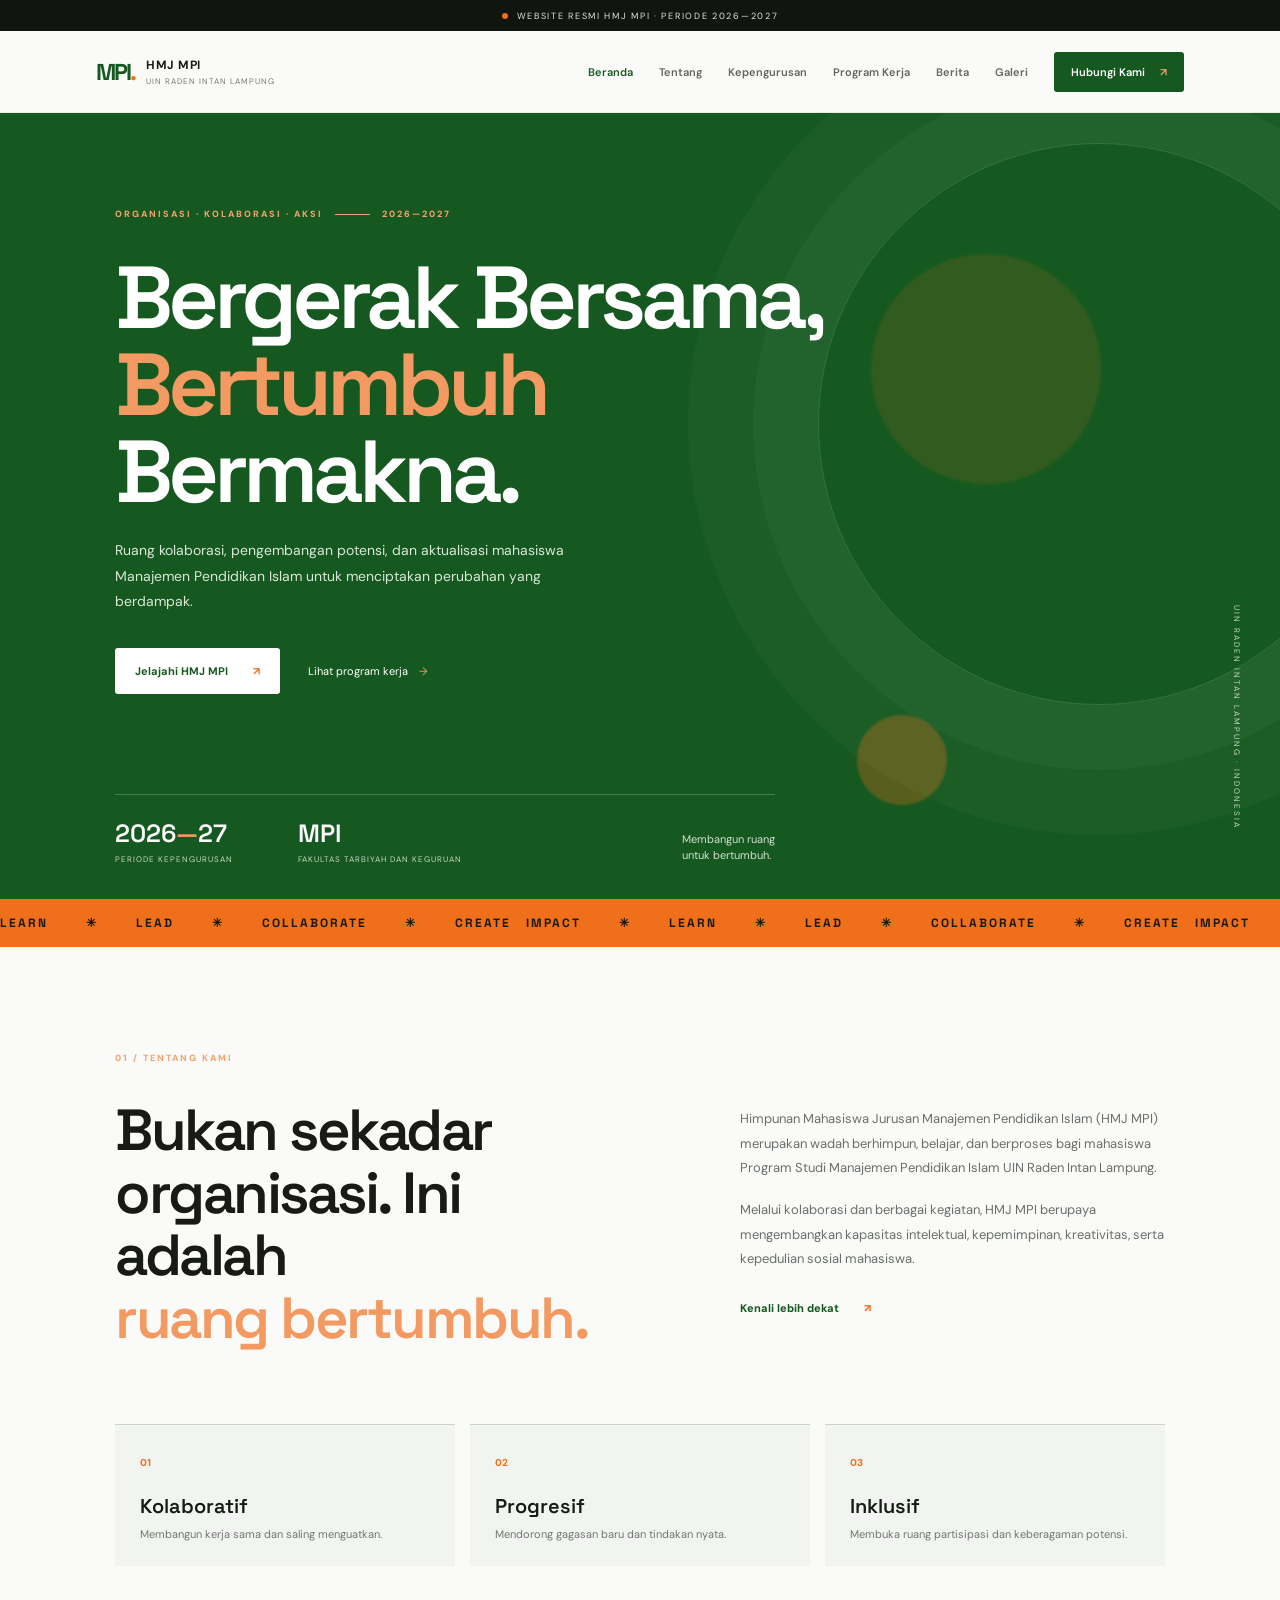
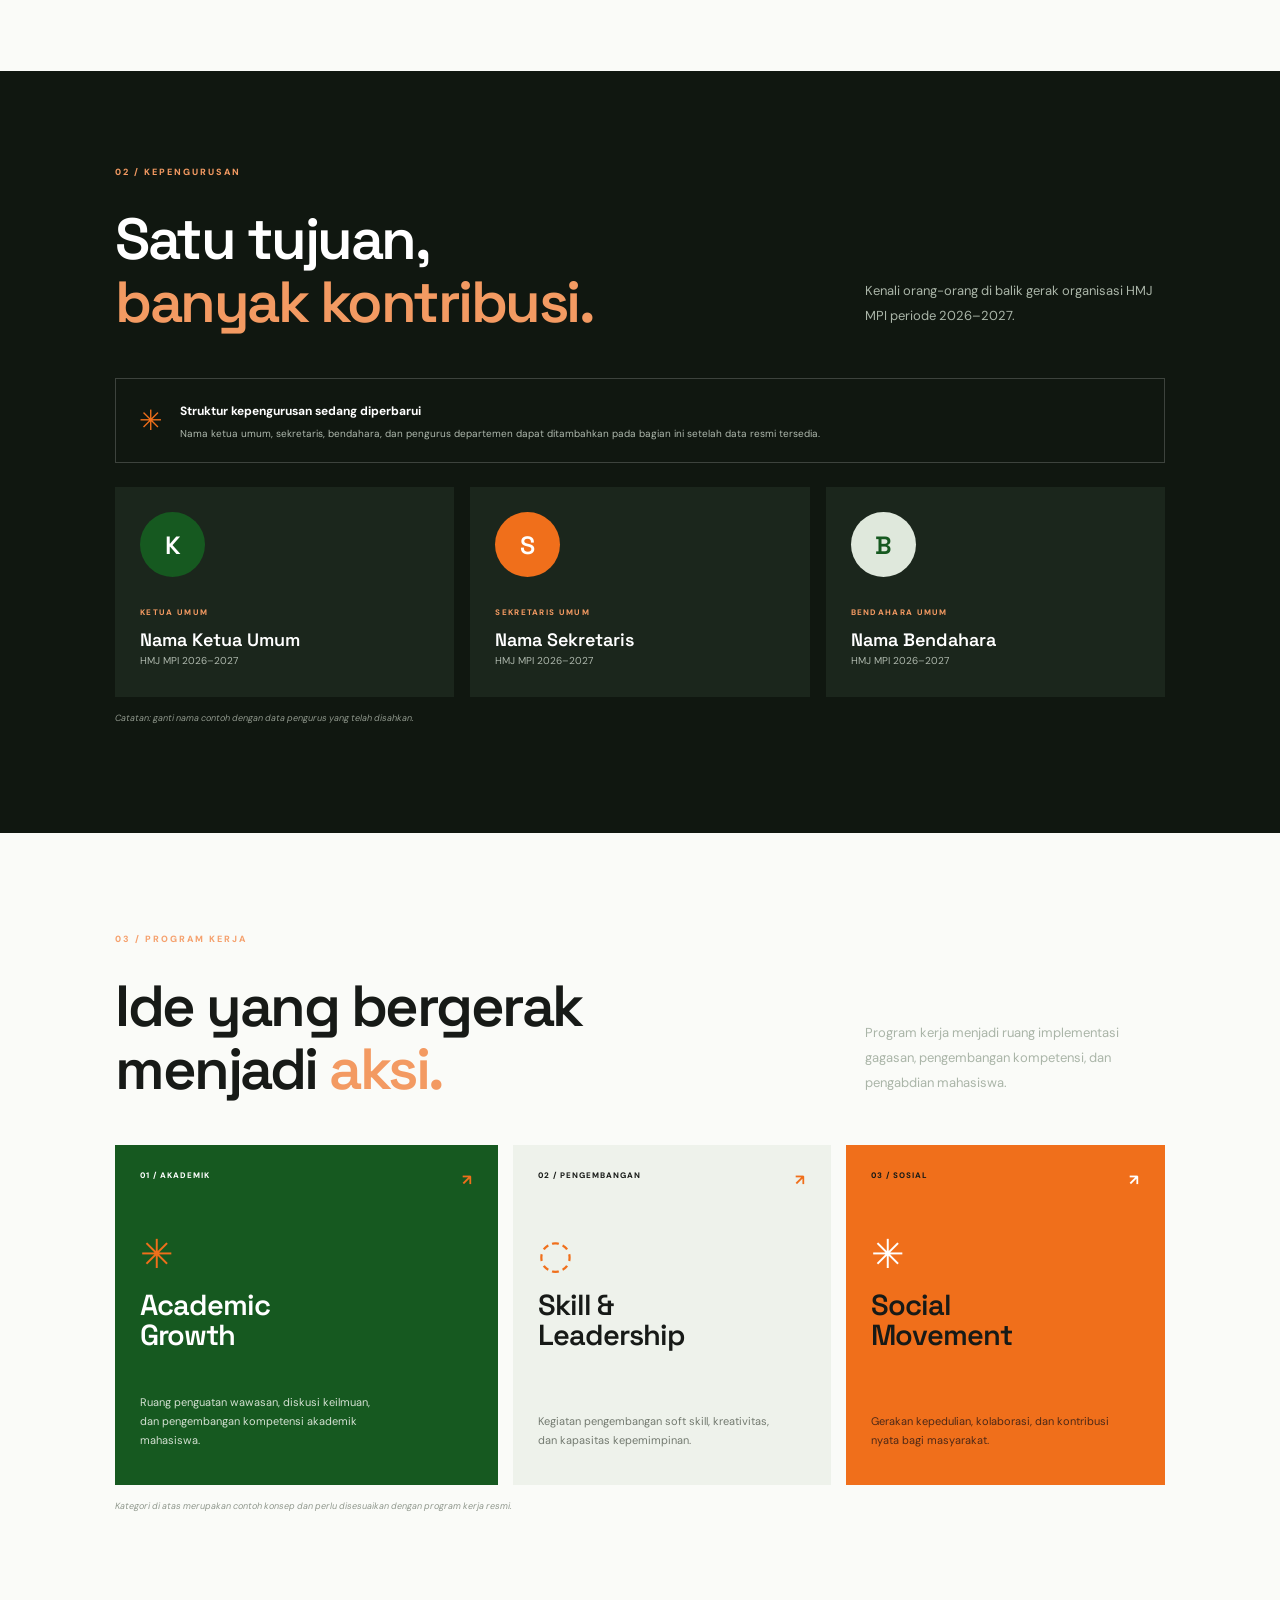
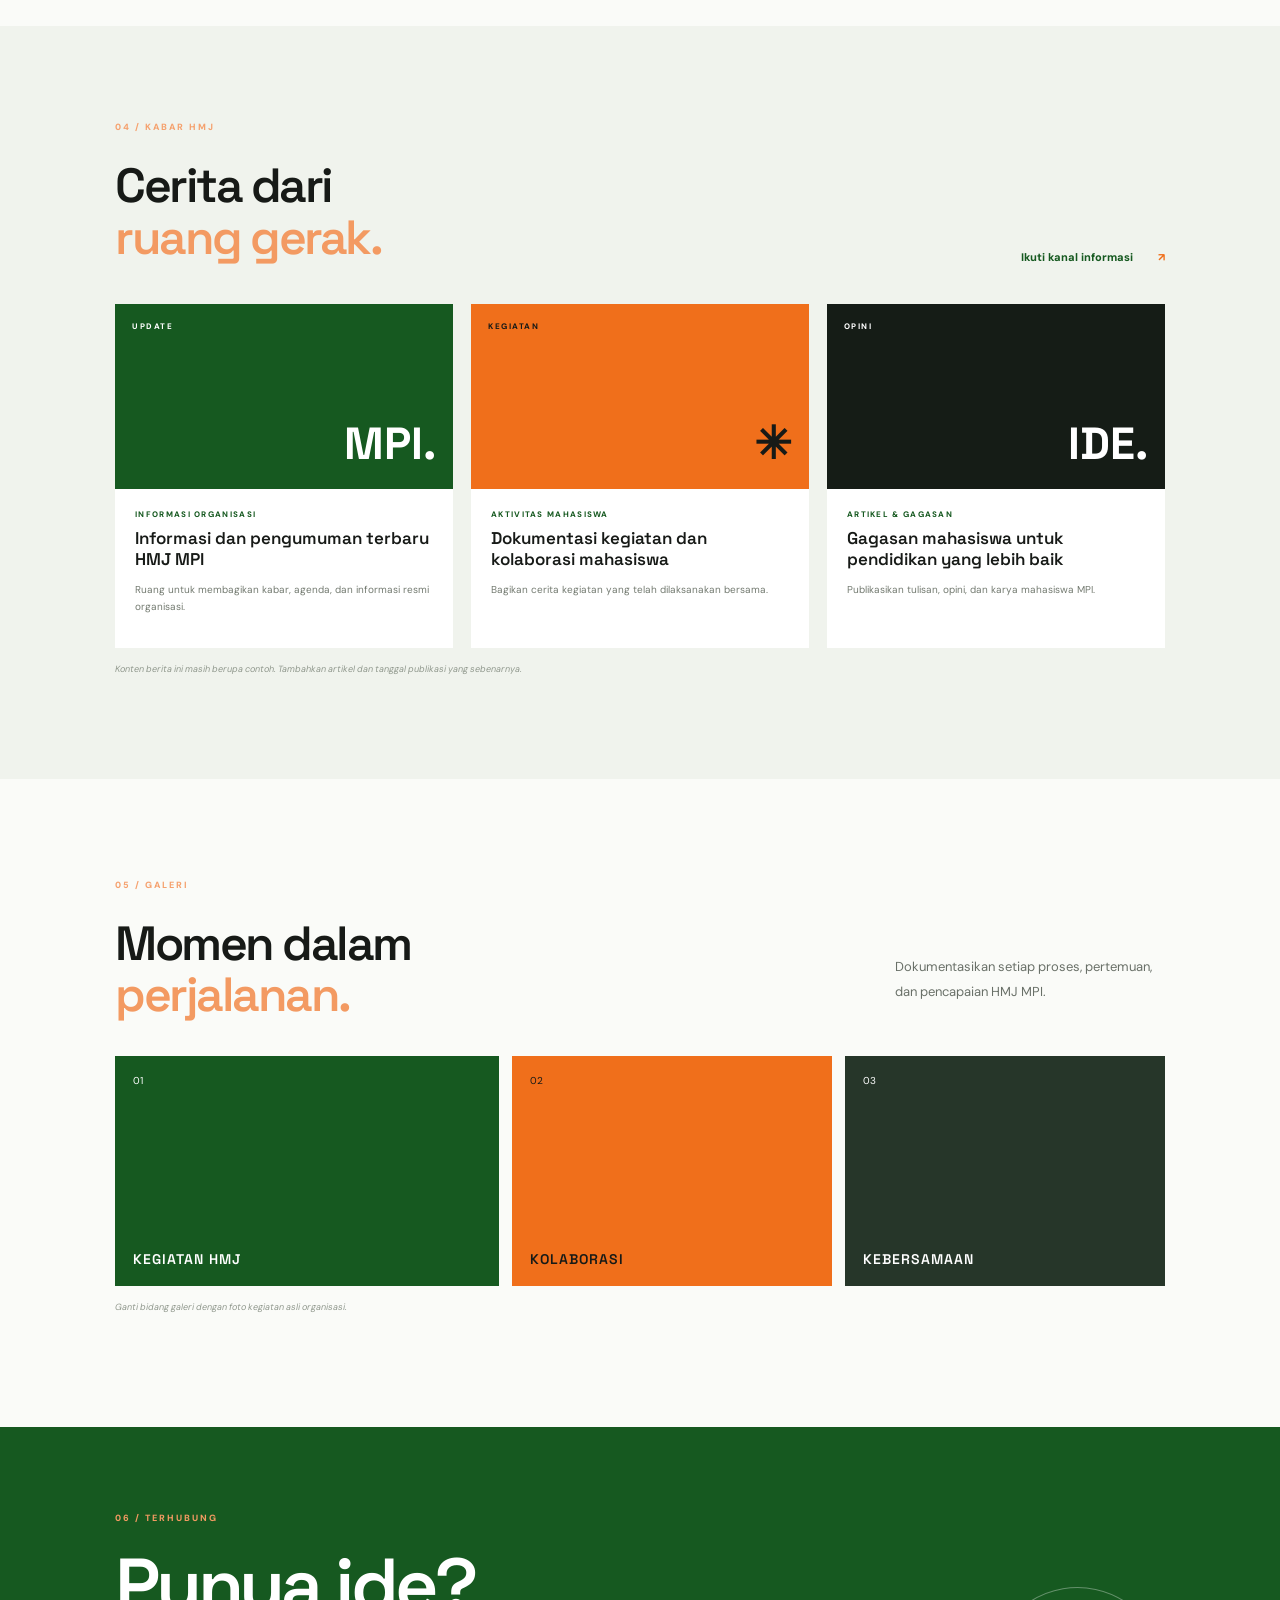
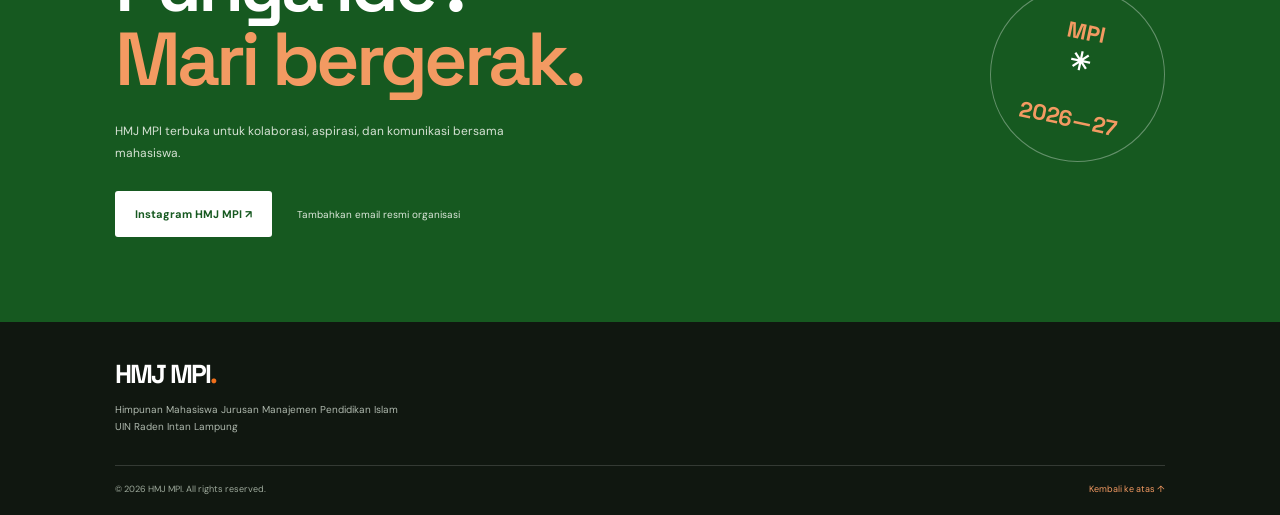
==== index.html @ 9aeae0e8 "Add files via upload" ====
<!DOCTYPE html>
<html lang="id">
<head>
  <meta charset="UTF-8">
  <meta name="viewport" content="width=device-width, initial-scale=1.0">
  <meta name="description" content="Website resmi Himpunan Mahasiswa Jurusan Manajemen Pendidikan Islam UIN Raden Intan Lampung periode 2026–2027.">
  <meta name="theme-color" content="#165920">
  <title>HMJ MPI | UIN Raden Intan Lampung</title>
  <link rel="preconnect" href="https://fonts.googleapis.com">
  <link rel="preconnect" href="https://fonts.gstatic.com" crossorigin>
  <link href="https://fonts.googleapis.com/css2?family=DM+Sans:wght@400;500;600;700;800&family=Space+Grotesk:wght@500;600;700&display=swap" rel="stylesheet">
  <link rel="stylesheet" href="style.css">
</head>
<body>
  <div class="announcement"><span class="dot"></span> WEBSITE RESMI HMJ MPI · PERIODE 2026—2027</div>
  <header class="site-header">
    <a class="brand" href="#beranda" aria-label="HMJ MPI Beranda">
      <div class="brand-mark">MPI<span>.</span></div>
      <div class="brand-copy"><strong>HMJ MPI</strong><small>UIN RADEN INTAN LAMPUNG</small></div>
    </a>
    <button class="menu-toggle" aria-label="Buka menu" aria-expanded="false">☰</button>
    <nav class="nav">
      <a href="#beranda" class="active">Beranda</a><a href="#tentang">Tentang</a><a href="#kepengurusan">Kepengurusan</a><a href="#program">Program Kerja</a><a href="#berita">Berita</a><a href="#galeri">Galeri</a>
      <a class="nav-cta" href="#kontak">Hubungi Kami <span>↗</span></a>
    </nav>
  </header>

  <main>
    <section class="hero" id="beranda">
      <div class="hero-orb orb-one"></div><div class="hero-orb orb-two"></div>
      <div class="hero-inner">
        <div class="eyebrow"><span>ORGANISASI · KOLABORASI · AKSI</span><i></i> 2026—2027</div>
        <h1>Bergerak Bersama,<br><em>Bertumbuh</em> Bermakna.</h1>
        <p class="hero-desc">Ruang kolaborasi, pengembangan potensi, dan aktualisasi mahasiswa Manajemen Pendidikan Islam untuk menciptakan perubahan yang berdampak.</p>
        <div class="hero-actions"><a class="btn btn-light" href="#tentang">Jelajahi HMJ MPI <span>↗</span></a><a class="text-link" href="#program">Lihat program kerja <span>→</span></a></div>
        <div class="hero-bottom"><div class="hero-stat"><strong>2026<span>—</span>27</strong><small>PERIODE KEPENGURUSAN</small></div><div class="hero-stat"><strong>MPI</strong><small>FAKULTAS TARBIYAH DAN KEGURUAN</small></div><div class="hero-note">Membangun ruang<br>untuk bertumbuh.</div></div>
      </div>
      <div class="hero-side-label">UIN RADEN INTAN LAMPUNG · INDONESIA</div>
    </section>

    <section class="ticker" aria-label="Slogan"><div>LEARN <b>✳</b> LEAD <b>✳</b> COLLABORATE <b>✳</b> CREATE IMPACT <b>✳</b> LEARN <b>✳</b> LEAD <b>✳</b> COLLABORATE <b>✳</b> CREATE IMPACT <b>✳</b></div></section>

    <section class="section intro" id="tentang">
      <div class="section-kicker">01 / TENTANG KAMI</div>
      <div class="intro-grid"><div><h2>Bukan sekadar<br>organisasi. Ini adalah<br><span>ruang bertumbuh.</span></h2></div>
      <div class="intro-copy"><p>Himpunan Mahasiswa Jurusan Manajemen Pendidikan Islam (HMJ MPI) merupakan wadah berhimpun, belajar, dan berproses bagi mahasiswa Program Studi Manajemen Pendidikan Islam UIN Raden Intan Lampung.</p><p>Melalui kolaborasi dan berbagai kegiatan, HMJ MPI berupaya mengembangkan kapasitas intelektual, kepemimpinan, kreativitas, serta kepedulian sosial mahasiswa.</p><a class="arrow-link" href="#kontak">Kenali lebih dekat <span>↗</span></a></div></div>
      <div class="values"><article><span>01</span><h3>Kolaboratif</h3><p>Membangun kerja sama dan saling menguatkan.</p></article><article><span>02</span><h3>Progresif</h3><p>Mendorong gagasan baru dan tindakan nyata.</p></article><article><span>03</span><h3>Inklusif</h3><p>Membuka ruang partisipasi dan keberagaman potensi.</p></article></div>
    </section>

    <section class="dark-section" id="kepengurusan">
      <div class="section dark-inner"><div class="section-kicker light-kicker">02 / KEPENGURUSAN</div><div class="section-heading"><h2>Satu tujuan,<br><em>banyak kontribusi.</em></h2><p>Kenali orang-orang di balik gerak organisasi HMJ MPI periode 2026–2027.</p></div>
        <div class="board-note"><span class="board-icon">✳</span><div><strong>Struktur kepengurusan sedang diperbarui</strong><p>Nama ketua umum, sekretaris, bendahara, dan pengurus departemen dapat ditambahkan pada bagian ini setelah data resmi tersedia.</p></div></div>
        <div class="team-grid"><article class="team-card"><div class="avatar">K</div><small>KETUA UMUM</small><h3>Nama Ketua Umum</h3><p>HMJ MPI 2026–2027</p></article><article class="team-card"><div class="avatar orange">S</div><small>SEKRETARIS UMUM</small><h3>Nama Sekretaris</h3><p>HMJ MPI 2026–2027</p></article><article class="team-card"><div class="avatar pale">B</div><small>BENDAHARA UMUM</small><h3>Nama Bendahara</h3><p>HMJ MPI 2026–2027</p></article></div>
        <p class="edit-hint">Catatan: ganti nama contoh dengan data pengurus yang telah disahkan.</p>
      </div>
    </section>

    <section class="section programs" id="program">
      <div class="section-kicker">03 / PROGRAM KERJA</div><div class="section-heading"><h2>Ide yang bergerak<br>menjadi <em>aksi.</em></h2><p>Program kerja menjadi ruang implementasi gagasan, pengembangan kompetensi, dan pengabdian mahasiswa.</p></div>
      <div class="program-grid"><article class="program-card feature"><div class="program-top"><span>01 / AKADEMIK</span><b>↗</b></div><div class="program-symbol">✳</div><h3>Academic<br>Growth</h3><p>Ruang penguatan wawasan, diskusi keilmuan, dan pengembangan kompetensi akademik mahasiswa.</p></article><article class="program-card"><div class="program-top"><span>02 / PENGEMBANGAN</span><b>↗</b></div><div class="program-symbol">◌</div><h3>Skill &<br>Leadership</h3><p>Kegiatan pengembangan soft skill, kreativitas, dan kapasitas kepemimpinan.</p></article><article class="program-card orange-card"><div class="program-top"><span>03 / SOSIAL</span><b>↗</b></div><div class="program-symbol">✳</div><h3>Social<br>Movement</h3><p>Gerakan kepedulian, kolaborasi, dan kontribusi nyata bagi masyarakat.</p></article></div>
      <p class="edit-hint">Kategori di atas merupakan contoh konsep dan perlu disesuaikan dengan program kerja resmi.</p>
    </section>

    <section class="news-section" id="berita"><div class="section"><div class="section-kicker">04 / KABAR HMJ</div><div class="news-head"><h2>Cerita dari<br><em>ruang gerak.</em></h2><a class="arrow-link" href="https://www.instagram.com/" target="_blank" rel="noopener">Ikuti kanal informasi <span>↗</span></a></div>
      <div class="news-grid"><article class="news-card"><div class="news-image image-green"><span>UPDATE</span><b>MPI.</b></div><small>INFORMASI ORGANISASI</small><h3>Informasi dan pengumuman terbaru HMJ MPI</h3><p>Ruang untuk membagikan kabar, agenda, dan informasi resmi organisasi.</p></article><article class="news-card"><div class="news-image image-orange"><span>KEGIATAN</span><b>✳</b></div><small>AKTIVITAS MAHASISWA</small><h3>Dokumentasi kegiatan dan kolaborasi mahasiswa</h3><p>Bagikan cerita kegiatan yang telah dilaksanakan bersama.</p></article><article class="news-card"><div class="news-image image-dark"><span>OPINI</span><b>IDE.</b></div><small>ARTIKEL & GAGASAN</small><h3>Gagasan mahasiswa untuk pendidikan yang lebih baik</h3><p>Publikasikan tulisan, opini, dan karya mahasiswa MPI.</p></article></div>
      <p class="edit-hint">Konten berita ini masih berupa contoh. Tambahkan artikel dan tanggal publikasi yang sebenarnya.</p>
    </div></section>

    <section class="section gallery" id="galeri"><div class="section-kicker">05 / GALERI</div><div class="gallery-head"><h2>Momen dalam<br><em>perjalanan.</em></h2><p>Dokumentasikan setiap proses, pertemuan, dan pencapaian HMJ MPI.</p></div><div class="gallery-grid"><div class="gallery-placeholder g-one"><span>01</span><strong>KEGIATAN HMJ</strong></div><div class="gallery-placeholder g-two"><span>02</span><strong>KOLABORASI</strong></div><div class="gallery-placeholder g-three"><span>03</span><strong>KEBERSAMAAN</strong></div></div><p class="edit-hint">Ganti bidang galeri dengan foto kegiatan asli organisasi.</p></section>

    <section class="contact" id="kontak"><div class="contact-inner"><div class="section-kicker light-kicker">06 / TERHUBUNG</div><h2>Punya ide?<br><em>Mari bergerak.</em></h2><p>HMJ MPI terbuka untuk kolaborasi, aspirasi, dan komunikasi bersama mahasiswa.</p><div class="contact-actions"><a class="btn btn-light" href="https://www.instagram.com/" target="_blank" rel="noopener">Instagram HMJ MPI ↗</a><a class="contact-mail" href="mailto:">Tambahkan email resmi organisasi</a></div></div><div class="contact-stamp">MPI<br><span>✳</span><br>2026—27</div></section>
  </main>
  <footer><a class="footer-brand" href="#beranda">HMJ MPI<span>.</span></a><p>Himpunan Mahasiswa Jurusan Manajemen Pendidikan Islam<br>UIN Raden Intan Lampung</p><div class="footer-bottom"><span>© 2026 HMJ MPI. All rights reserved.</span><a href="#beranda">Kembali ke atas ↑</a></div></footer>
  <script src="script.js"></script>
</body>
</html>
---- style.css ----
*{box-sizing:border-box}html{scroll-behavior:smooth}body{margin:0;color:#171a17;background:#fafbf8;font-family:"DM Sans",sans-serif}a{color:inherit;text-decoration:none}.announcement{height:31px;background:#101510;color:#dfe8dc;font-size:9px;letter-spacing:1.7px;display:flex;align-items:center;justify-content:center;gap:9px}.dot{width:6px;height:6px;border-radius:50%;background:#f06f1b}.site-header{height:82px;padding:0 7.5%;display:flex;align-items:center;justify-content:space-between;background:#fafbf8;position:sticky;top:0;z-index:20;border-bottom:1px solid #e9ece6}.brand{display:flex;align-items:center;gap:11px}.brand-mark{font:700 23px "Space Grotesk";color:#165920;letter-spacing:-2px}.brand-mark span,.footer-brand span{color:#f06f1b}.brand-copy{display:flex;flex-direction:column;gap:3px}.brand-copy strong{font-size:12px;letter-spacing:.5px}.brand-copy small{font-size:8px;letter-spacing:1px;color:#777}.nav{display:flex;align-items:center;gap:26px;font-size:11px;font-weight:600}.nav>a:not(.nav-cta){color:#60665f}.nav>a.active,.nav>a:hover{color:#165920}.nav-cta{background:#165920;color:white;padding:13px 17px;border-radius:3px}.nav-cta span{margin-left:12px;color:#f6a16e}.menu-toggle{display:none;border:0;background:none;font-size:23px}.hero{background:#165920;color:white;min-height:650px;position:relative;overflow:hidden;padding:95px 9% 35px}.hero:after{content:"";position:absolute;width:560px;height:560px;border:1px solid #ffffff24;border-radius:50%;right:-100px;top:30px;box-shadow:0 0 0 65px #ffffff08,0 0 0 130px #ffffff06}.hero-inner{position:relative;z-index:2;max-width:800px}.eyebrow,.section-kicker{font-size:9px;letter-spacing:2px;font-weight:800;color:#f5a16e;display:flex;align-items:center;gap:12px}.eyebrow i{height:1px;width:35px;background:#f5a16e}.hero h1{font:600 clamp(48px,7vw,88px)/.99 "Space Grotesk";letter-spacing:-5px;margin:34px 0 23px}.hero h1 em,.section-heading em,.intro h2 span,.news-head em,.gallery-head em,.contact h2 em{color:#f39a62;font-style:normal}.hero-desc{font-size:14px;line-height:1.8;color:#d9e7d8;max-width:490px}.hero-actions{display:flex;align-items:center;gap:28px;margin-top:34px}.btn{display:inline-flex;align-items:center;gap:25px;padding:16px 20px;font-size:11px;font-weight:700;border-radius:3px}.btn-light{background:#fff;color:#165920}.btn span{color:#f06f1b}.text-link{font-size:11px;color:white}.text-link span{margin-left:8px;color:#f39a62}.hero-bottom{display:flex;align-items:end;gap:65px;margin-top:100px;border-top:1px solid #ffffff35;padding-top:22px;max-width:660px}.hero-stat{display:flex;flex-direction:column;gap:5px}.hero-stat strong{font:600 25px "Space Grotesk"}.hero-stat strong span{color:#f39a62}.hero-stat small{font-size:8px;letter-spacing:1px;color:#c7d7c6}.hero-note{margin-left:auto;font-size:11px;line-height:1.5;color:#d3e0d1}.hero-side-label{position:absolute;right:3%;bottom:70px;writing-mode:vertical-rl;font-size:8px;letter-spacing:2px;color:#c4d5c1}.hero-orb{position:absolute;border-radius:50%;filter:blur(1px)}.orb-one{width:230px;height:230px;background:#f06f1b;opacity:.12;right:14%;top:18%}.orb-two{width:90px;height:90px;background:#f06f1b;opacity:.3;right:26%;bottom:12%}.ticker{overflow:hidden;background:#f06f1b;color:#171a17;padding:16px 0;white-space:nowrap;font:700 12px "Space Grotesk";letter-spacing:2px}.ticker div{word-spacing:10px}.ticker b{margin:0 23px}.section{padding:105px 9%;max-width:1500px;margin:auto}.intro-grid{display:grid;grid-template-columns:1.1fr .9fr;gap:10%;margin-top:35px}.intro h2,.section-heading h2,.news-head h2,.gallery-head h2{font:600 clamp(38px,5vw,58px)/1.08 "Space Grotesk";letter-spacing:-2.5px;margin:0}.intro-copy{padding-top:8px}.intro-copy p,.section-heading>p,.gallery-head>p{font-size:13px;line-height:1.9;color:#697068;margin:0 0 17px}.arrow-link{display:inline-flex;gap:25px;margin-top:12px;font-size:11px;font-weight:800;color:#165920}.arrow-link span{color:#f06f1b}.values{display:grid;grid-template-columns:repeat(3,1fr);gap:15px;margin-top:75px}.values article{padding:25px 25px 22px;border-top:1px solid #cbd4c8;background:#f2f5ef}.values article>span{font-size:10px;color:#f06f1b;font-weight:800}.values h3{font:600 20px "Space Grotesk";margin:22px 0 7px}.values p{font-size:11px;color:#70776e;line-height:1.6;margin:0}.dark-section{background:#101710;color:white}.dark-inner{padding-top:95px;padding-bottom:100px}.light-kicker{color:#f39a62}.section-heading{display:flex;justify-content:space-between;align-items:end;gap:30px;margin:30px 0 45px}.section-heading h2{max-width:570px}.section-heading>p{max-width:300px;color:#aab5a8;margin-bottom:5px}.board-note{display:flex;gap:18px;align-items:center;border:1px solid #ffffff30;padding:20px 23px;margin-bottom:24px}.board-icon{font-size:28px;color:#f06f1b}.board-note strong{font-size:12px}.board-note p{font-size:10px;color:#aeb8ad;line-height:1.6;margin:6px 0 0}.team-grid{display:grid;grid-template-columns:repeat(3,1fr);gap:16px}.team-card{background:#1b261c;padding:25px;min-height:210px}.avatar{height:65px;width:65px;border-radius:50%;background:#165920;color:white;display:grid;place-items:center;font:600 25px "Space Grotesk";margin-bottom:22px}.avatar.orange{background:#f06f1b}.avatar.pale{background:#dfe8dc;color:#165920}.team-card small,.news-card>small{font-size:8px;letter-spacing:1.3px;color:#f39a62;font-weight:800}.team-card h3{font:600 18px "Space Grotesk";margin:8px 0 3px}.team-card p{font-size:10px;color:#aeb8ad;margin:0}.edit-hint{font-size:9px;color:#90988d;font-style:italic;margin-top:15px}.programs{padding-top:100px;padding-bottom:105px}.program-grid{display:grid;grid-template-columns:1.2fr 1fr 1fr;gap:15px}.program-card{background:#eef2eb;min-height:340px;padding:25px;display:flex;flex-direction:column}.program-card.feature{background:#165920;color:white}.program-top{display:flex;justify-content:space-between;font-size:8px;font-weight:800;letter-spacing:1px}.program-top b{font-size:15px;color:#f06f1b}.program-symbol{font-size:40px;color:#f06f1b;margin-top:38px}.program-card h3{font:600 29px/1.02 "Space Grotesk";letter-spacing:-1px;margin:10px 0}.program-card p{font-size:11px;line-height:1.7;color:#737a70;max-width:250px;margin-top:auto}.program-card.feature p{color:#d4e0d2}.orange-card{background:#f06f1b;color:#171a17}.orange-card .program-symbol,.orange-card .program-top b{color:#fff}.orange-card p{color:#4e2917}.news-section{background:#f0f3ed}.news-section .section{padding-top:95px;padding-bottom:95px}.news-head,.gallery-head{display:flex;justify-content:space-between;align-items:end;margin:27px 0 40px}.news-head h2,.gallery-head h2{font-size:48px}.news-grid{display:grid;grid-template-columns:repeat(3,1fr);gap:18px}.news-card{background:#fff;padding-bottom:23px}.news-card>small,.news-card h3,.news-card p{margin-left:20px;margin-right:20px}.news-card>small{display:block;margin-top:20px;color:#165920}.news-card h3{font:600 17px/1.25 "Space Grotesk";margin-top:9px;margin-bottom:8px}.news-card p{font-size:10px;line-height:1.7;color:#737a70}.news-image{height:185px;padding:17px;display:flex;flex-direction:column;justify-content:space-between}.news-image span{font-size:8px;letter-spacing:1.5px;font-weight:800}.news-image b{font:700 45px "Space Grotesk";align-self:flex-end}.image-green{background:#165920;color:#fff}.image-orange{background:#f06f1b;color:#171a17}.image-dark{background:#151c16;color:#fff}.gallery{padding-top:100px;padding-bottom:105px}.gallery-head{margin-bottom:35px}.gallery-head>p{max-width:270px}.gallery-grid{display:grid;grid-template-columns:1.2fr 1fr 1fr;gap:13px}.gallery-placeholder{height:230px;padding:18px;display:flex;flex-direction:column;justify-content:space-between;color:#fff;background:#165920}.gallery-placeholder span{font-size:10px}.gallery-placeholder strong{font:600 14px "Space Grotesk";letter-spacing:1px}.g-two{background:#f06f1b;color:#171a17}.g-three{background:#263629}.contact{background:#165920;color:white;padding:85px 9%;display:flex;justify-content:space-between;align-items:center;position:relative;overflow:hidden}.contact-inner{position:relative;z-index:1}.contact h2{font:600 clamp(48px,6vw,75px)/.98 "Space Grotesk";letter-spacing:-4px;margin:25px 0}.contact p{font-size:12px;color:#d5e1d3;max-width:400px;line-height:1.8}.contact-actions{display:flex;align-items:center;gap:25px;margin-top:27px}.contact-mail{font-size:10px;color:#dce7da}.contact-stamp{border:1px solid #ffffff55;width:175px;height:175px;border-radius:50%;display:grid;place-content:center;text-align:center;font:700 22px "Space Grotesk";transform:rotate(12deg);color:#f39a62}.contact-stamp span{font-size:25px;color:white}footer{padding:35px 9% 20px;background:#101710;color:white}.footer-brand{font:700 26px "Space Grotesk";letter-spacing:-2px}.footer-brand span{color:#f06f1b}footer>p{font-size:10px;line-height:1.7;color:#aeb8ad;margin:10px 0 30px}.footer-bottom{border-top:1px solid #ffffff26;padding-top:17px;display:flex;justify-content:space-between;font-size:9px;color:#9da99b}.footer-bottom a{color:#f39a62}
@media(max-width:900px){.nav{gap:13px}.nav a{font-size:9px}.site-header{padding:0 5%}.hero{padding-left:7%;padding-right:7%}.section{padding-left:7%;padding-right:7%}.intro-grid{gap:5%}}
@media(max-width:680px){.announcement{font-size:8px}.site-header{height:70px}.menu-toggle{display:block;color:#165920}.nav{display:none;position:absolute;top:70px;left:0;right:0;background:#fafbf8;padding:20px 7%;flex-direction:column;align-items:stretch;gap:18px;border-bottom:1px solid #e9ece6}.nav.open{display:flex}.nav a{font-size:12px}.nav-cta{text-align:center}.hero{min-height:650px;padding-top:78px}.hero h1{letter-spacing:-3px}.hero-desc{font-size:12px}.hero-bottom{gap:22px;margin-top:85px}.hero-stat strong{font-size:19px}.hero-stat small{font-size:6px}.hero-note{font-size:9px}.hero-side-label{display:none}.intro-grid{grid-template-columns:1fr;gap:22px}.intro h2{font-size:43px}.values{grid-template-columns:1fr;margin-top:45px}.values article{padding:20px}.section{padding-top:75px;padding-bottom:75px}.section-heading,.news-head,.gallery-head{display:block}.section-heading>p,.gallery-head>p{margin-top:20px}.team-grid,.news-grid{grid-template-columns:1fr}.team-card{min-height:180px}.program-grid{grid-template-columns:1fr}.program-card{min-height:280px}.news-head .arrow-link{margin-top:20px}.news-head h2,.gallery-head h2{font-size:42px}.gallery-grid{grid-template-columns:1fr}.gallery-placeholder{height:190px}.contact{padding:70px 7%}.contact-stamp{display:none}.contact-actions{align-items:flex-start;flex-direction:column;gap:17px}.footer-bottom{gap:15px;flex-direction:column}.board-note{align-items:flex-start}}
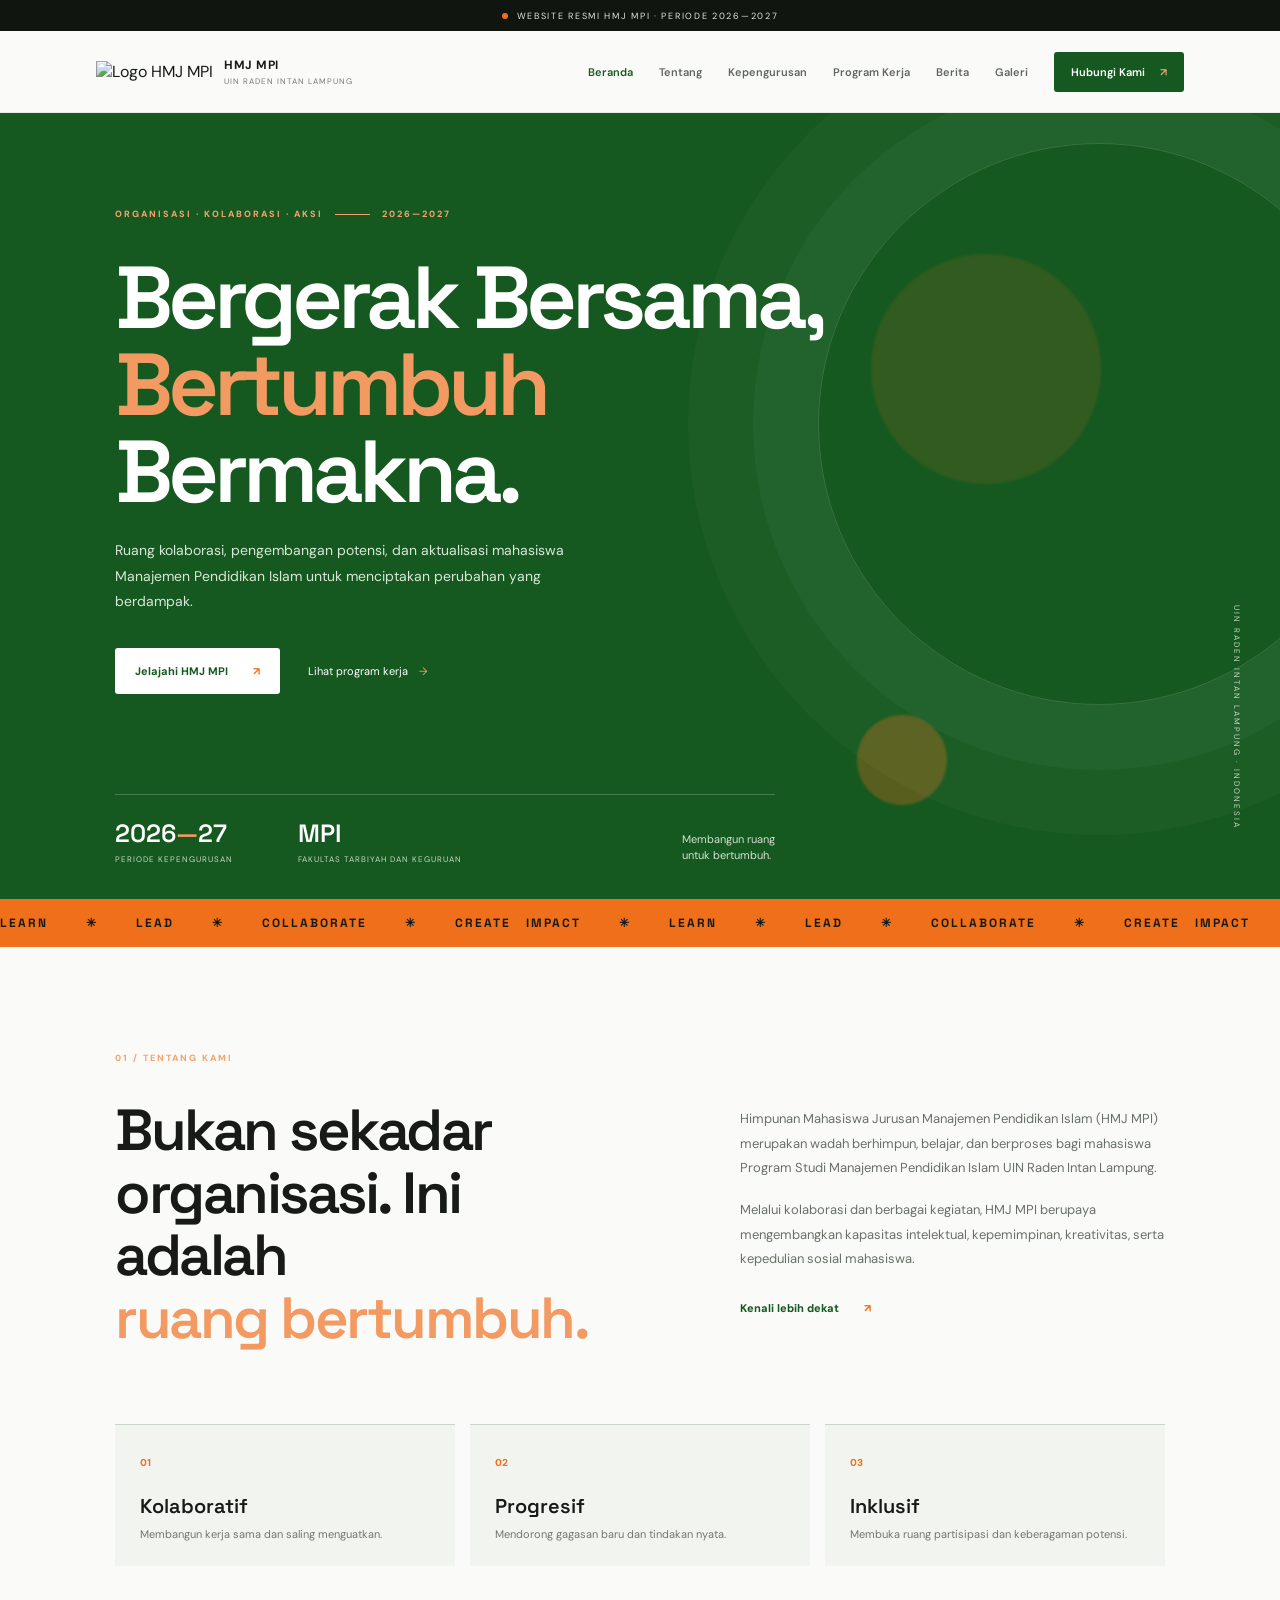
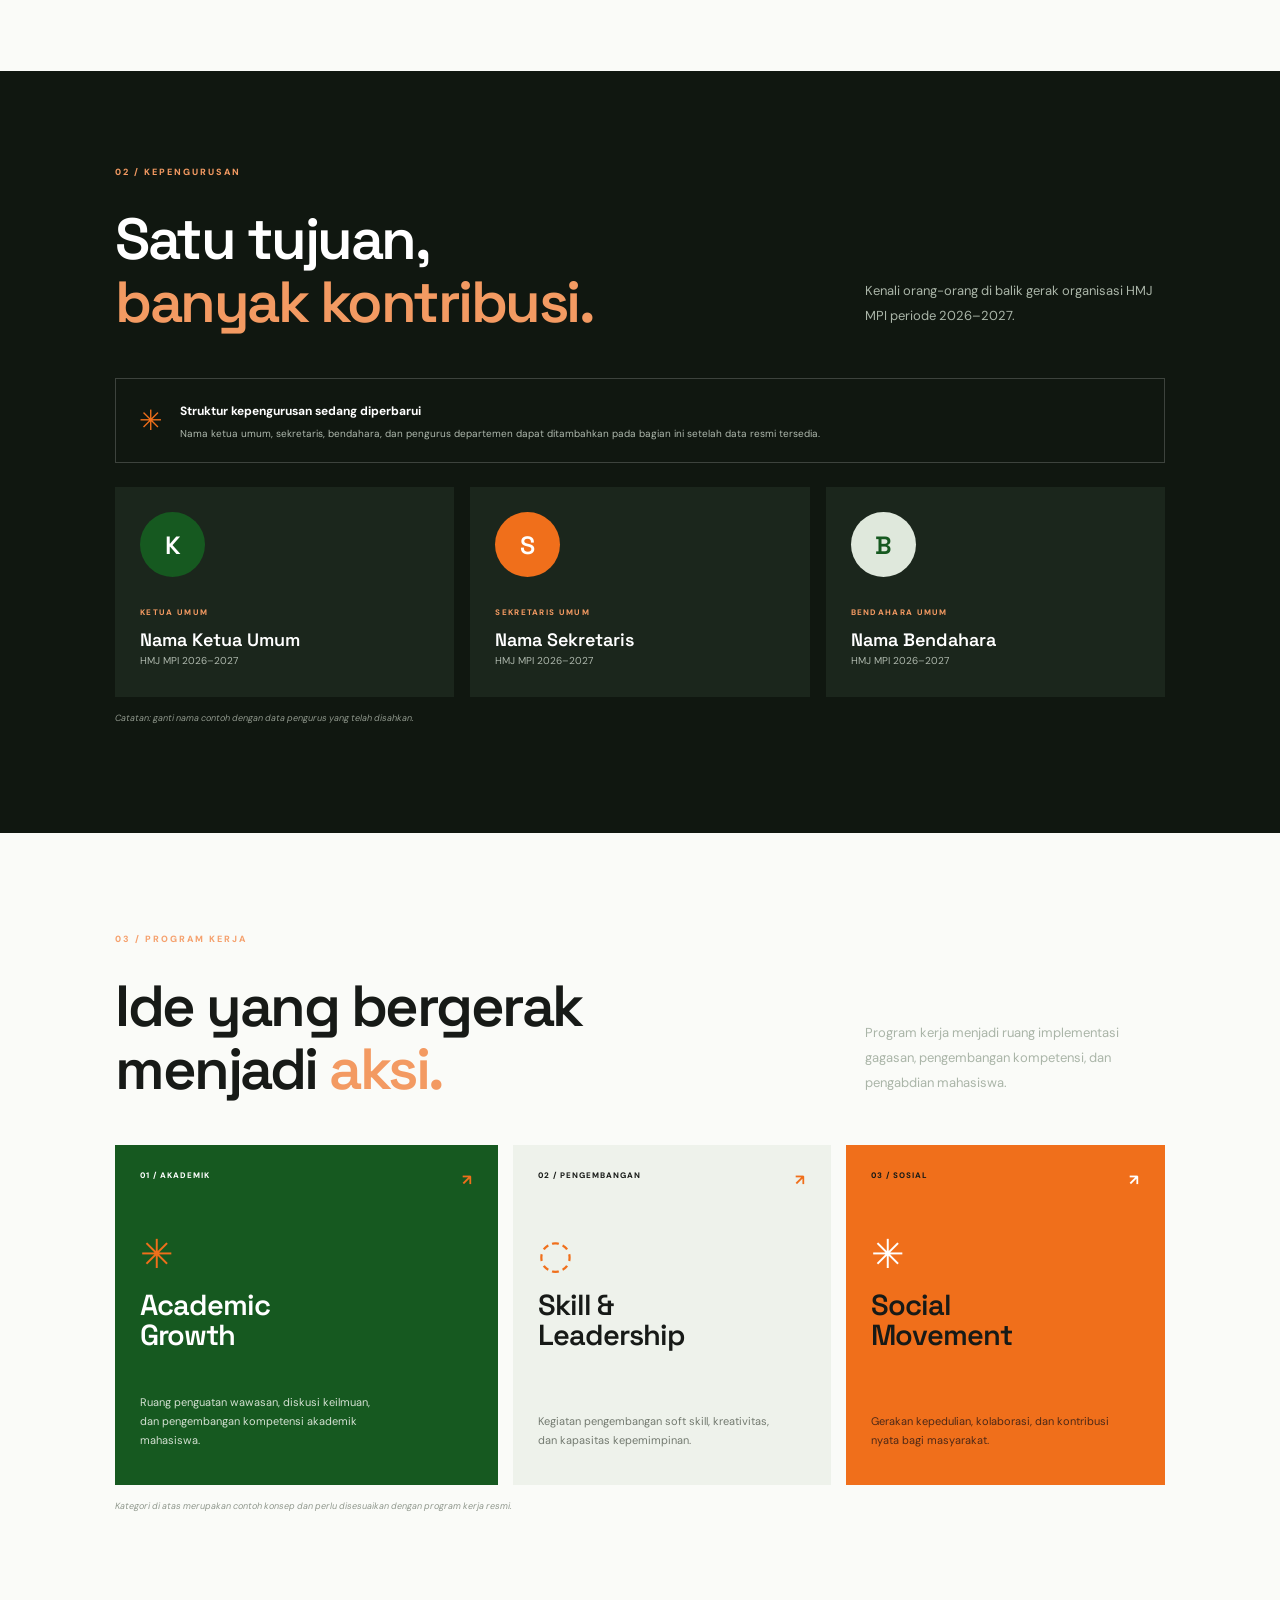
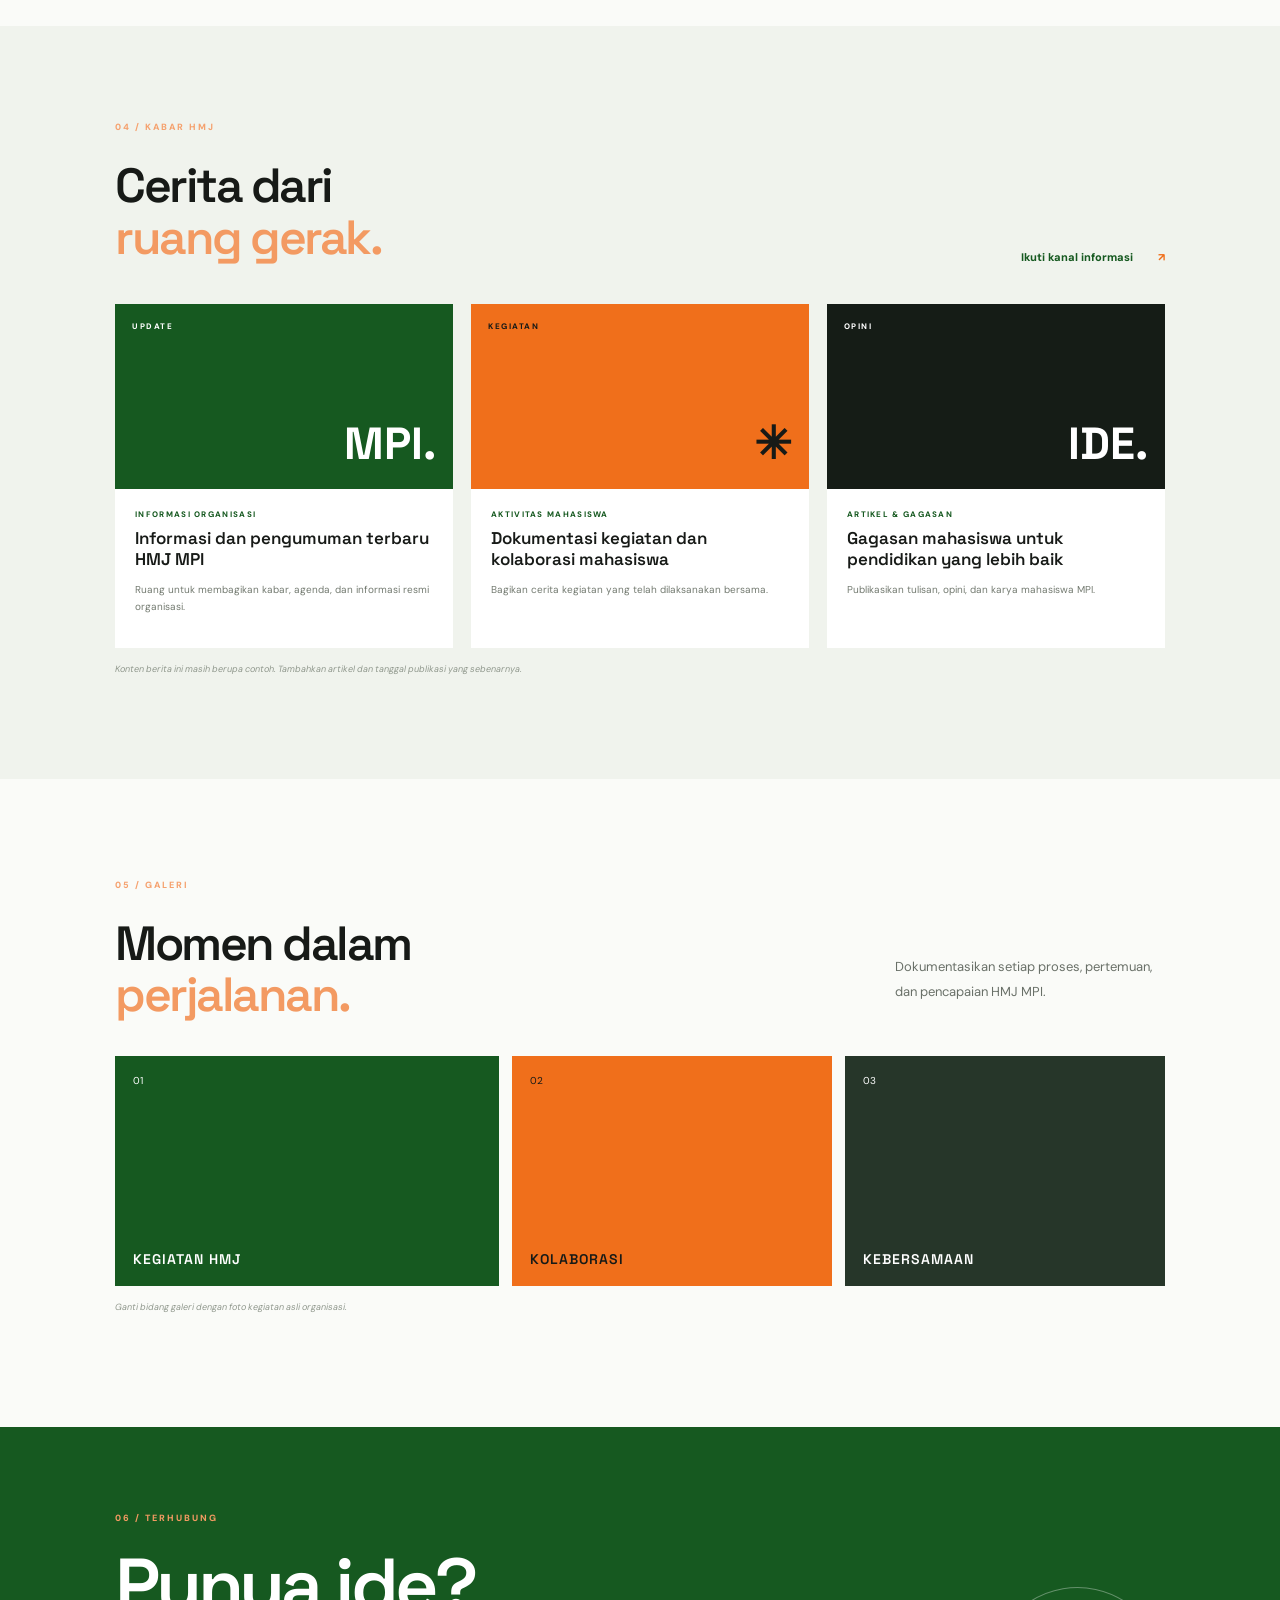
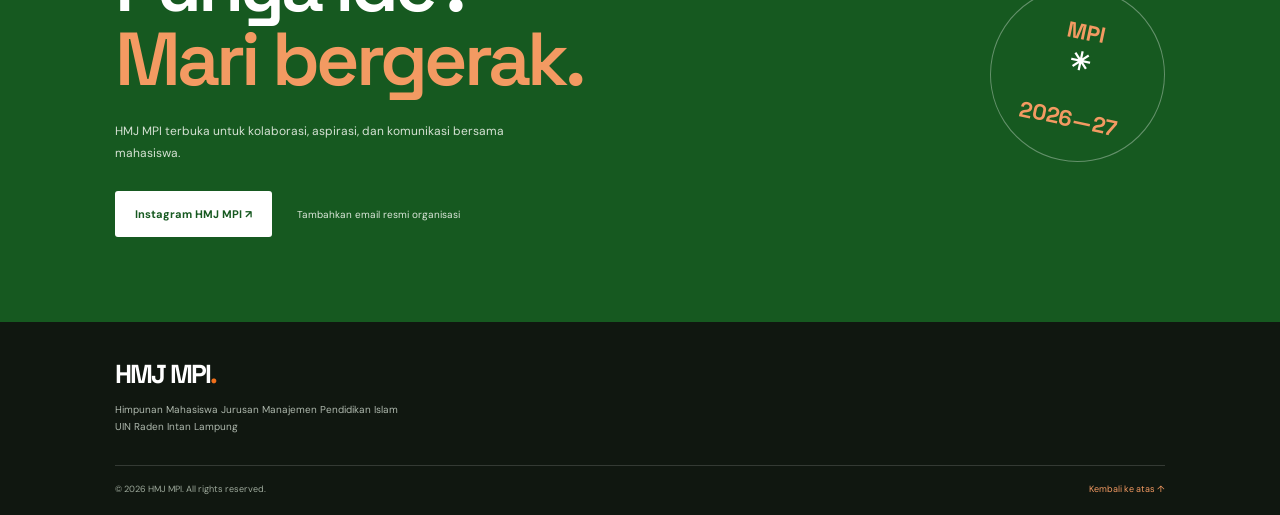
==== commit a73e6142: "Update index.html" ====
--- a/index.html
+++ b/index.html
@@ -9,13 +9,14 @@
   <link rel="preconnect" href="https://fonts.googleapis.com">
   <link rel="preconnect" href="https://fonts.gstatic.com" crossorigin>
   <link href="https://fonts.googleapis.com/css2?family=DM+Sans:wght@400;500;600;700;800&family=Space+Grotesk:wght@500;600;700&display=swap" rel="stylesheet">
+ <link rel="icon" type="image/png" href="logo-hmj-mpi.png">
   <link rel="stylesheet" href="style.css">
 </head>
 <body>
   <div class="announcement"><span class="dot"></span> WEBSITE RESMI HMJ MPI · PERIODE 2026—2027</div>
   <header class="site-header">
     <a class="brand" href="#beranda" aria-label="HMJ MPI Beranda">
-      <div class="brand-mark">MPI<span>.</span></div>
+      <img class="brand-logo" src="logo-hmj-mpi.png" alt="Logo HMJ MPI">
       <div class="brand-copy"><strong>HMJ MPI</strong><small>UIN RADEN INTAN LAMPUNG</small></div>
     </a>
     <button class="menu-toggle" aria-label="Buka menu" aria-expanded="false">☰</button>
@@ -73,4 +74,4 @@
   <footer><a class="footer-brand" href="#beranda">HMJ MPI<span>.</span></a><p>Himpunan Mahasiswa Jurusan Manajemen Pendidikan Islam<br>UIN Raden Intan Lampung</p><div class="footer-bottom"><span>© 2026 HMJ MPI. All rights reserved.</span><a href="#beranda">Kembali ke atas ↑</a></div></footer>
   <script src="script.js"></script>
 </body>
-</html>+</html>
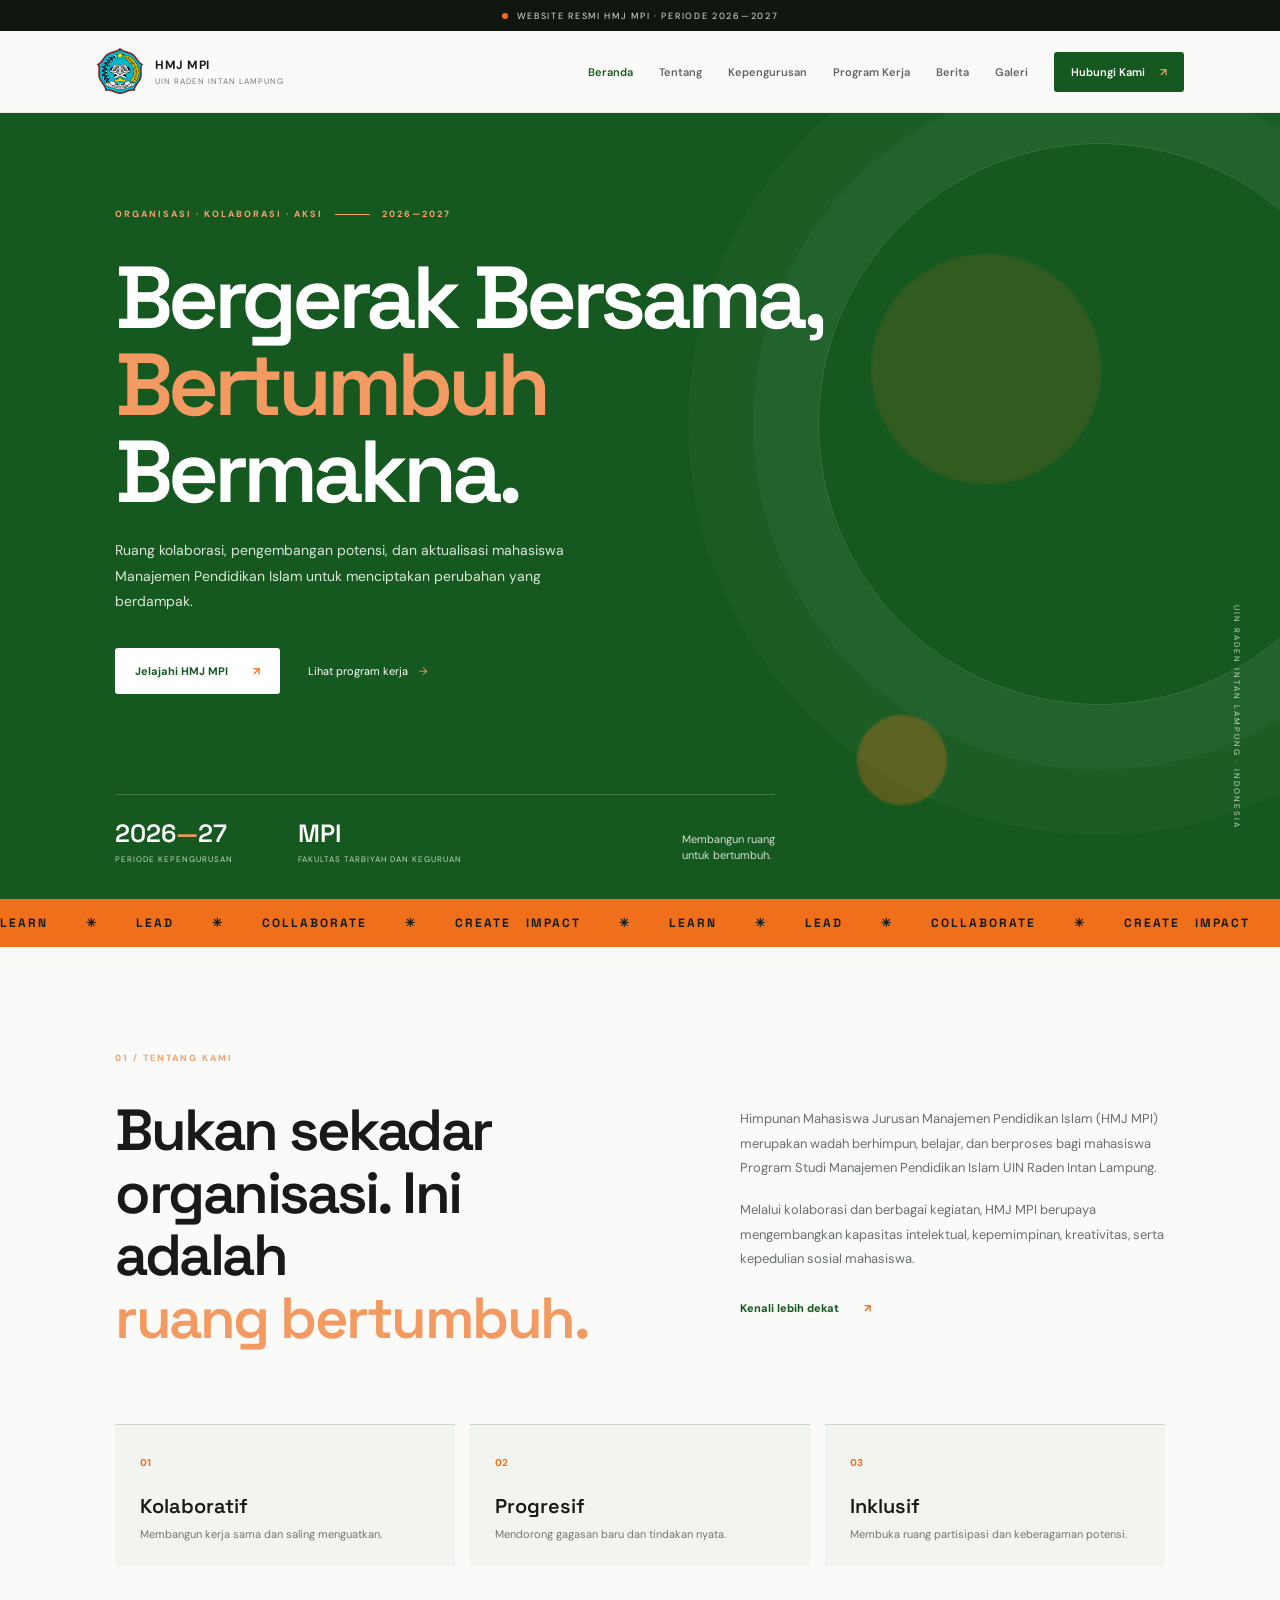
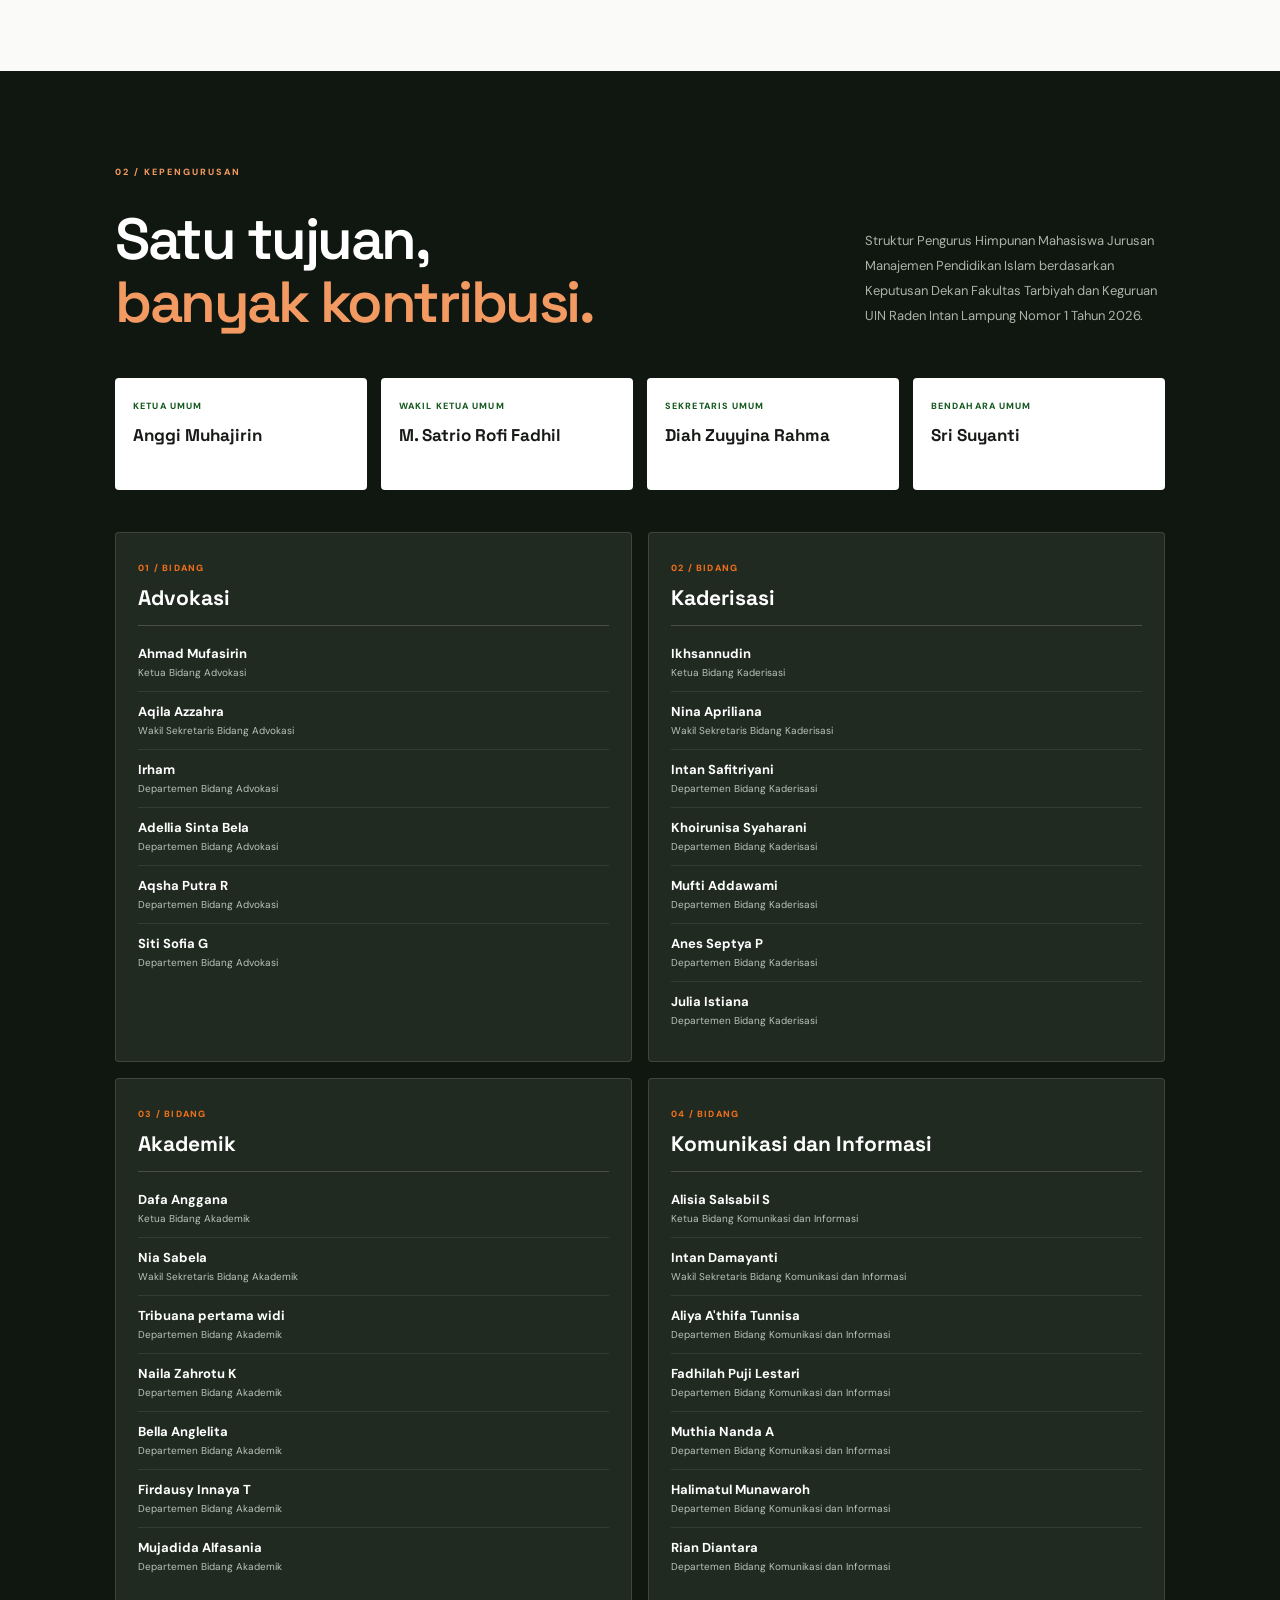
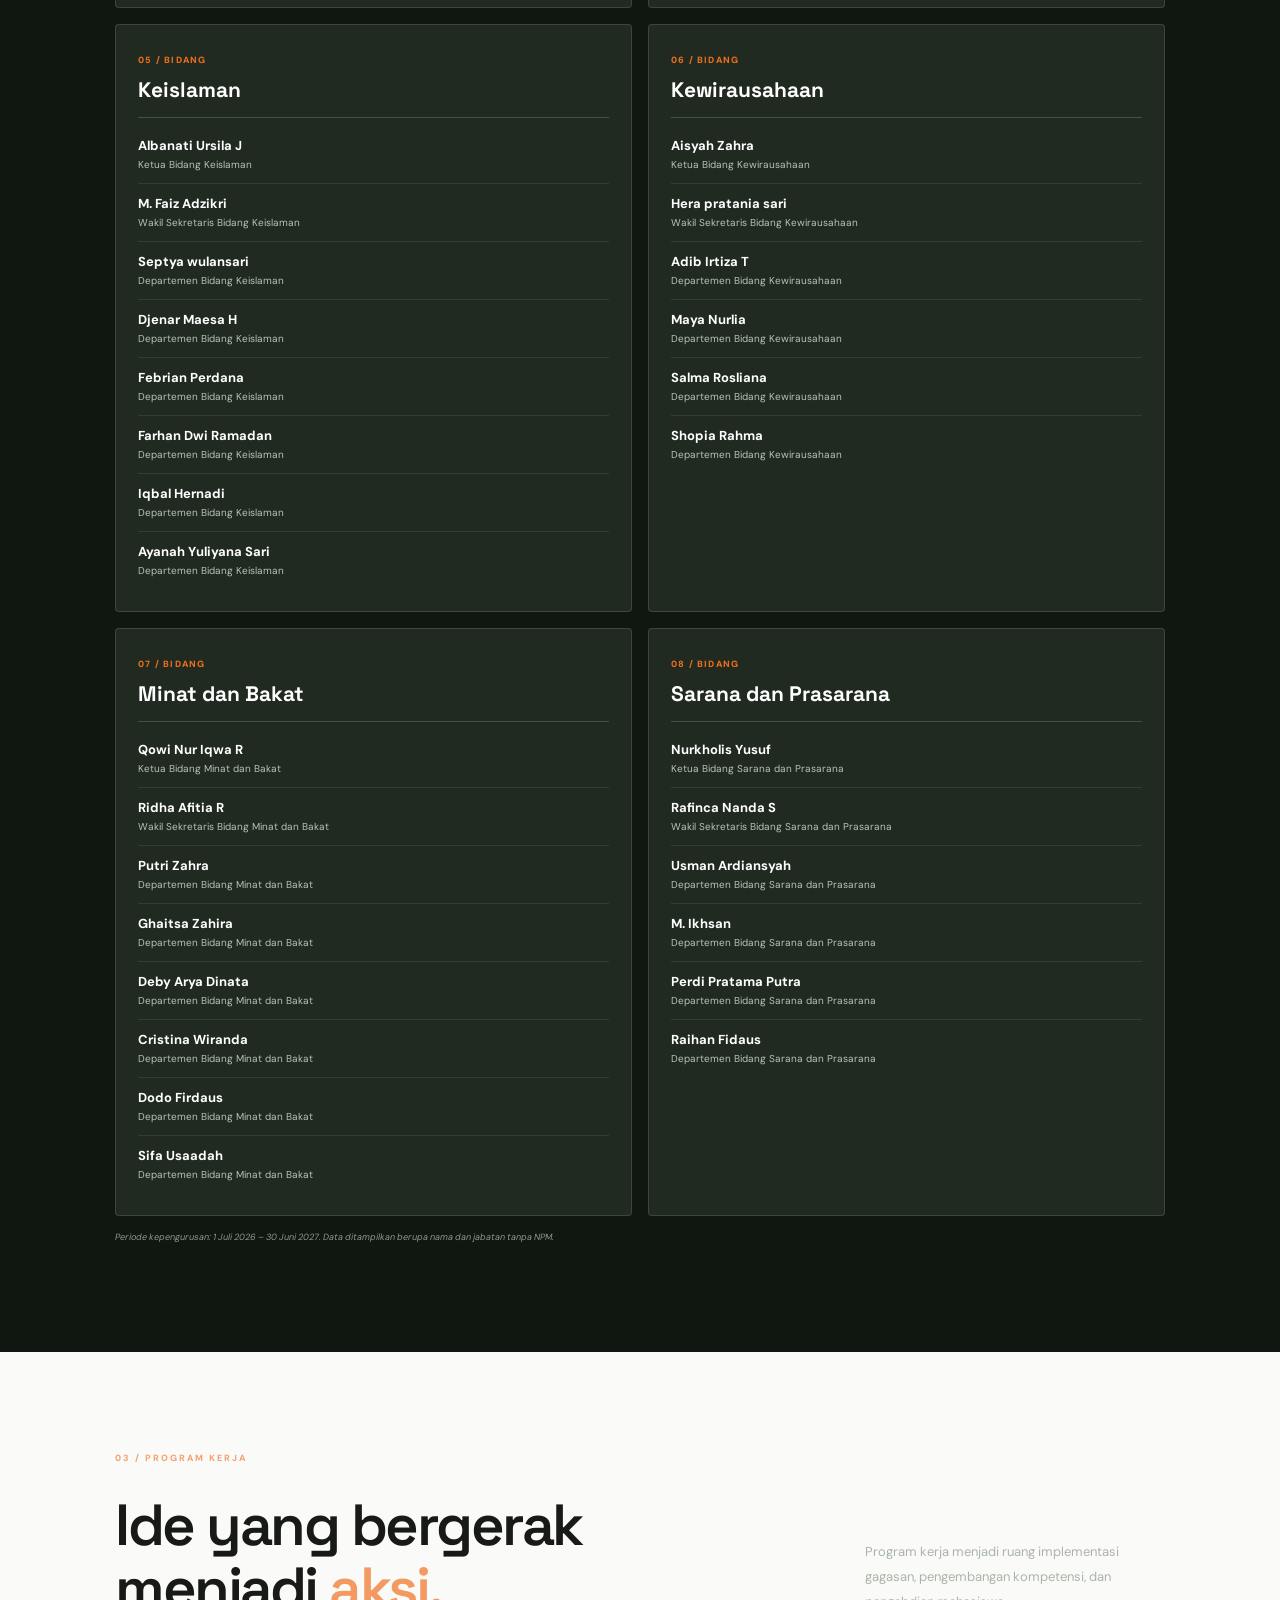
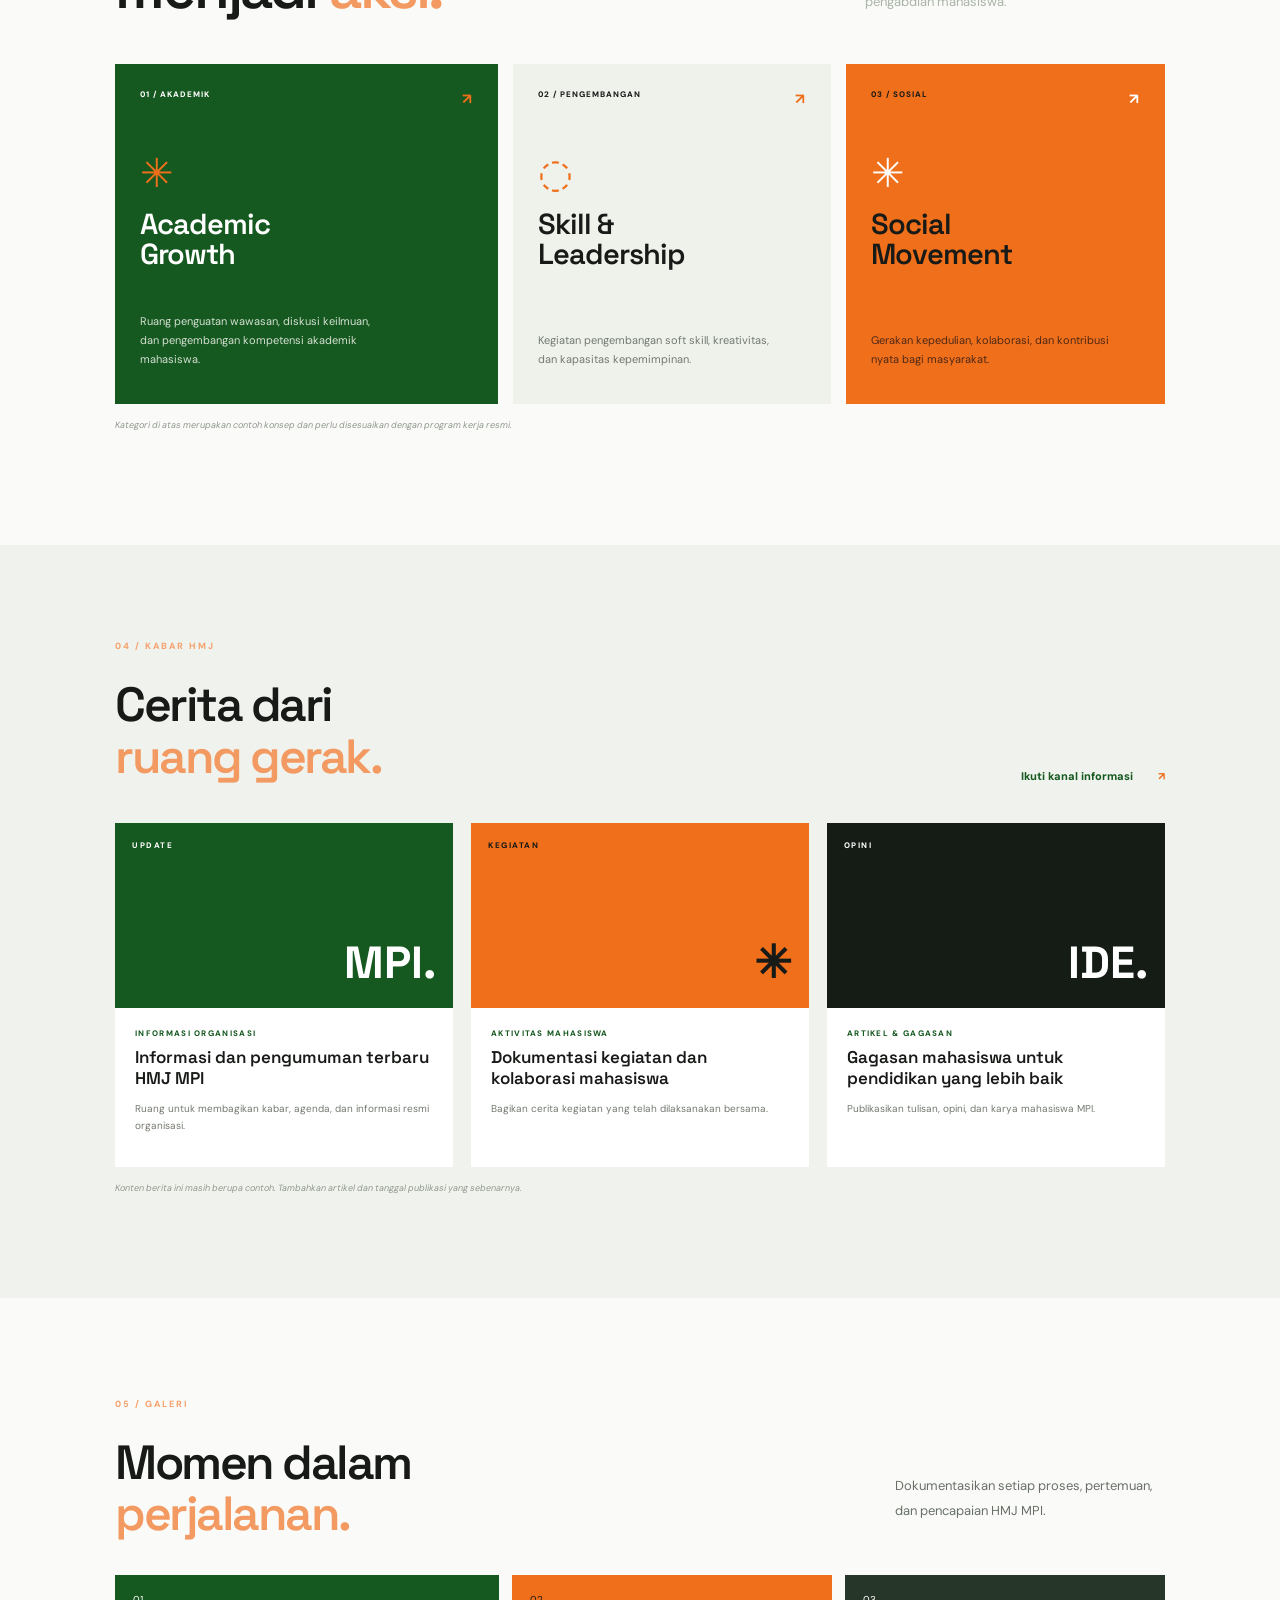
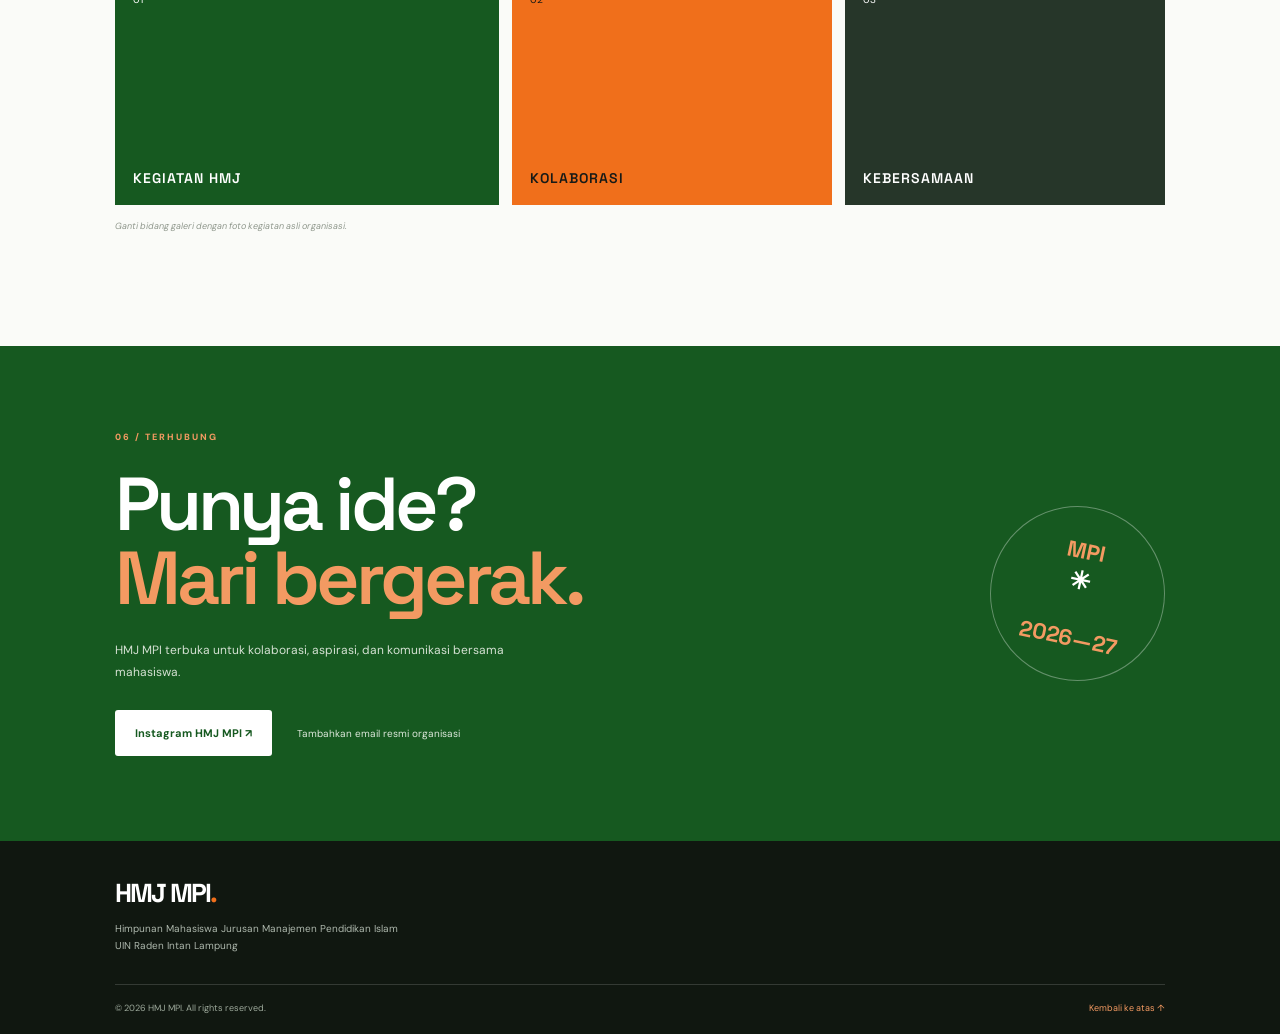
==== commit 53df94aa: "Add files via upload" ====
--- a/index.html
+++ b/index.html
@@ -9,7 +9,7 @@
   <link rel="preconnect" href="https://fonts.googleapis.com">
   <link rel="preconnect" href="https://fonts.gstatic.com" crossorigin>
   <link href="https://fonts.googleapis.com/css2?family=DM+Sans:wght@400;500;600;700;800&family=Space+Grotesk:wght@500;600;700&display=swap" rel="stylesheet">
- <link rel="icon" type="image/png" href="logo-hmj-mpi.png">
+  <link rel="icon" type="image/png" href="logo-hmj-mpi.png">
   <link rel="stylesheet" href="style.css">
 </head>
 <body>
@@ -49,10 +49,15 @@
     </section>
 
     <section class="dark-section" id="kepengurusan">
-      <div class="section dark-inner"><div class="section-kicker light-kicker">02 / KEPENGURUSAN</div><div class="section-heading"><h2>Satu tujuan,<br><em>banyak kontribusi.</em></h2><p>Kenali orang-orang di balik gerak organisasi HMJ MPI periode 2026–2027.</p></div>
-        <div class="board-note"><span class="board-icon">✳</span><div><strong>Struktur kepengurusan sedang diperbarui</strong><p>Nama ketua umum, sekretaris, bendahara, dan pengurus departemen dapat ditambahkan pada bagian ini setelah data resmi tersedia.</p></div></div>
-        <div class="team-grid"><article class="team-card"><div class="avatar">K</div><small>KETUA UMUM</small><h3>Nama Ketua Umum</h3><p>HMJ MPI 2026–2027</p></article><article class="team-card"><div class="avatar orange">S</div><small>SEKRETARIS UMUM</small><h3>Nama Sekretaris</h3><p>HMJ MPI 2026–2027</p></article><article class="team-card"><div class="avatar pale">B</div><small>BENDAHARA UMUM</small><h3>Nama Bendahara</h3><p>HMJ MPI 2026–2027</p></article></div>
-        <p class="edit-hint">Catatan: ganti nama contoh dengan data pengurus yang telah disahkan.</p>
+      <div class="section dark-inner">
+        <div class="section-kicker light-kicker">02 / KEPENGURUSAN</div>
+        <div class="section-heading"><h2>Satu tujuan,<br><em>banyak kontribusi.</em></h2><p>Struktur Pengurus Himpunan Mahasiswa Jurusan Manajemen Pendidikan Islam berdasarkan Keputusan Dekan Fakultas Tarbiyah dan Keguruan UIN Raden Intan Lampung Nomor 1 Tahun 2026.</p></div>
+        <div class="leadership-grid"><article class="leader-card"><span class="leader-role">Ketua Umum</span><h3>Anggi Muhajirin</h3></article>
+<article class="leader-card"><span class="leader-role">Wakil Ketua Umum</span><h3>M. Satrio Rofi Fadhil</h3></article>
+<article class="leader-card"><span class="leader-role">Sekretaris Umum</span><h3>Diah Zuyyina Rahma</h3></article>
+<article class="leader-card"><span class="leader-role">Bendahara Umum</span><h3>Sri Suyanti</h3></article></div>
+        <div class="units-grid"><article class="unit-card"><div class="unit-head"><span>01 / BIDANG</span><h3>Advokasi</h3></div><ul class="unit-members"><li><span>Ahmad Mufasirin</span><small>Ketua Bidang Advokasi</small></li><li><span>Aqila Azzahra</span><small>Wakil Sekretaris Bidang Advokasi</small></li><li><span>Irham</span><small>Departemen Bidang Advokasi</small></li><li><span>Adellia Sinta Bela</span><small>Departemen Bidang Advokasi</small></li><li><span>Aqsha Putra R</span><small>Departemen Bidang Advokasi</small></li><li><span>Siti Sofia G</span><small>Departemen Bidang Advokasi</small></li></ul></article><article class="unit-card"><div class="unit-head"><span>02 / BIDANG</span><h3>Kaderisasi</h3></div><ul class="unit-members"><li><span>Ikhsannudin</span><small>Ketua Bidang Kaderisasi</small></li><li><span>Nina Apriliana</span><small>Wakil Sekretaris Bidang Kaderisasi</small></li><li><span>Intan Safitriyani</span><small>Departemen Bidang Kaderisasi</small></li><li><span>Khoirunisa Syaharani</span><small>Departemen Bidang Kaderisasi</small></li><li><span>Mufti Addawami</span><small>Departemen Bidang Kaderisasi</small></li><li><span>Anes Septya P</span><small>Departemen Bidang Kaderisasi</small></li><li><span>Julia Istiana</span><small>Departemen Bidang Kaderisasi</small></li></ul></article><article class="unit-card"><div class="unit-head"><span>03 / BIDANG</span><h3>Akademik</h3></div><ul class="unit-members"><li><span>Dafa Anggana</span><small>Ketua Bidang Akademik</small></li><li><span>Nia Sabela</span><small>Wakil Sekretaris Bidang Akademik</small></li><li><span>Tribuana pertama widi</span><small>Departemen Bidang Akademik</small></li><li><span>Naila Zahrotu K</span><small>Departemen Bidang Akademik</small></li><li><span>Bella Anglelita</span><small>Departemen Bidang Akademik</small></li><li><span>Firdausy Innaya T</span><small>Departemen Bidang Akademik</small></li><li><span>Mujadida Alfasania</span><small>Departemen Bidang Akademik</small></li></ul></article><article class="unit-card"><div class="unit-head"><span>04 / BIDANG</span><h3>Komunikasi dan Informasi</h3></div><ul class="unit-members"><li><span>Alisia Salsabil S</span><small>Ketua Bidang Komunikasi dan Informasi</small></li><li><span>Intan Damayanti</span><small>Wakil Sekretaris Bidang Komunikasi dan Informasi</small></li><li><span>Aliya A'thifa Tunnisa</span><small>Departemen Bidang Komunikasi dan Informasi</small></li><li><span>Fadhilah Puji Lestari</span><small>Departemen Bidang Komunikasi dan Informasi</small></li><li><span>Muthia Nanda A</span><small>Departemen Bidang Komunikasi dan Informasi</small></li><li><span>Halimatul Munawaroh</span><small>Departemen Bidang Komunikasi dan Informasi</small></li><li><span>Rian Diantara</span><small>Departemen Bidang Komunikasi dan Informasi</small></li></ul></article><article class="unit-card"><div class="unit-head"><span>05 / BIDANG</span><h3>Keislaman</h3></div><ul class="unit-members"><li><span>Albanati Ursila J</span><small>Ketua Bidang Keislaman</small></li><li><span>M. Faiz Adzikri</span><small>Wakil Sekretaris Bidang Keislaman</small></li><li><span>Septya wulansari</span><small>Departemen Bidang Keislaman</small></li><li><span>Djenar Maesa H</span><small>Departemen Bidang Keislaman</small></li><li><span>Febrian Perdana</span><small>Departemen Bidang Keislaman</small></li><li><span>Farhan Dwi Ramadan</span><small>Departemen Bidang Keislaman</small></li><li><span>Iqbal Hernadi</span><small>Departemen Bidang Keislaman</small></li><li><span>Ayanah Yuliyana Sari</span><small>Departemen Bidang Keislaman</small></li></ul></article><article class="unit-card"><div class="unit-head"><span>06 / BIDANG</span><h3>Kewirausahaan</h3></div><ul class="unit-members"><li><span>Aisyah Zahra</span><small>Ketua Bidang Kewirausahaan</small></li><li><span>Hera pratania sari</span><small>Wakil Sekretaris Bidang Kewirausahaan</small></li><li><span>Adib Irtiza T</span><small>Departemen Bidang Kewirausahaan</small></li><li><span>Maya Nurlia</span><small>Departemen Bidang Kewirausahaan</small></li><li><span>Salma Rosliana</span><small>Departemen Bidang Kewirausahaan</small></li><li><span>Shopia Rahma</span><small>Departemen Bidang Kewirausahaan</small></li></ul></article><article class="unit-card"><div class="unit-head"><span>07 / BIDANG</span><h3>Minat dan Bakat</h3></div><ul class="unit-members"><li><span>Qowi Nur Iqwa R</span><small>Ketua Bidang Minat dan Bakat</small></li><li><span>Ridha Afitia R</span><small>Wakil Sekretaris Bidang Minat dan Bakat</small></li><li><span>Putri Zahra</span><small>Departemen Bidang Minat dan Bakat</small></li><li><span>Ghaitsa Zahira</span><small>Departemen Bidang Minat dan Bakat</small></li><li><span>Deby Arya Dinata</span><small>Departemen Bidang Minat dan Bakat</small></li><li><span>Cristina Wiranda</span><small>Departemen Bidang Minat dan Bakat</small></li><li><span>Dodo Firdaus</span><small>Departemen Bidang Minat dan Bakat</small></li><li><span>Sifa Usaadah</span><small>Departemen Bidang Minat dan Bakat</small></li></ul></article><article class="unit-card"><div class="unit-head"><span>08 / BIDANG</span><h3>Sarana dan Prasarana</h3></div><ul class="unit-members"><li><span>Nurkholis Yusuf</span><small>Ketua Bidang Sarana dan Prasarana</small></li><li><span>Rafinca Nanda S</span><small>Wakil Sekretaris Bidang Sarana dan Prasarana</small></li><li><span>Usman Ardiansyah</span><small>Departemen Bidang Sarana dan Prasarana</small></li><li><span>M. Ikhsan</span><small>Departemen Bidang Sarana dan Prasarana</small></li><li><span>Perdi Pratama Putra</span><small>Departemen Bidang Sarana dan Prasarana</small></li><li><span>Raihan Fidaus</span><small>Departemen Bidang Sarana dan Prasarana</small></li></ul></article></div>
+        <p class="edit-hint">Periode kepengurusan: 1 Juli 2026 – 30 Juni 2027. Data ditampilkan berupa nama dan jabatan tanpa NPM.</p>
       </div>
     </section>
 
@@ -74,4 +79,4 @@
   <footer><a class="footer-brand" href="#beranda">HMJ MPI<span>.</span></a><p>Himpunan Mahasiswa Jurusan Manajemen Pendidikan Islam<br>UIN Raden Intan Lampung</p><div class="footer-bottom"><span>© 2026 HMJ MPI. All rights reserved.</span><a href="#beranda">Kembali ke atas ↑</a></div></footer>
   <script src="script.js"></script>
 </body>
-</html>
+</html>
--- a/style.css
+++ b/style.css
@@ -1,3 +1,23 @@
 *{box-sizing:border-box}html{scroll-behavior:smooth}body{margin:0;color:#171a17;background:#fafbf8;font-family:"DM Sans",sans-serif}a{color:inherit;text-decoration:none}.announcement{height:31px;background:#101510;color:#dfe8dc;font-size:9px;letter-spacing:1.7px;display:flex;align-items:center;justify-content:center;gap:9px}.dot{width:6px;height:6px;border-radius:50%;background:#f06f1b}.site-header{height:82px;padding:0 7.5%;display:flex;align-items:center;justify-content:space-between;background:#fafbf8;position:sticky;top:0;z-index:20;border-bottom:1px solid #e9ece6}.brand{display:flex;align-items:center;gap:11px}.brand-mark{font:700 23px "Space Grotesk";color:#165920;letter-spacing:-2px}.brand-mark span,.footer-brand span{color:#f06f1b}.brand-copy{display:flex;flex-direction:column;gap:3px}.brand-copy strong{font-size:12px;letter-spacing:.5px}.brand-copy small{font-size:8px;letter-spacing:1px;color:#777}.nav{display:flex;align-items:center;gap:26px;font-size:11px;font-weight:600}.nav>a:not(.nav-cta){color:#60665f}.nav>a.active,.nav>a:hover{color:#165920}.nav-cta{background:#165920;color:white;padding:13px 17px;border-radius:3px}.nav-cta span{margin-left:12px;color:#f6a16e}.menu-toggle{display:none;border:0;background:none;font-size:23px}.hero{background:#165920;color:white;min-height:650px;position:relative;overflow:hidden;padding:95px 9% 35px}.hero:after{content:"";position:absolute;width:560px;height:560px;border:1px solid #ffffff24;border-radius:50%;right:-100px;top:30px;box-shadow:0 0 0 65px #ffffff08,0 0 0 130px #ffffff06}.hero-inner{position:relative;z-index:2;max-width:800px}.eyebrow,.section-kicker{font-size:9px;letter-spacing:2px;font-weight:800;color:#f5a16e;display:flex;align-items:center;gap:12px}.eyebrow i{height:1px;width:35px;background:#f5a16e}.hero h1{font:600 clamp(48px,7vw,88px)/.99 "Space Grotesk";letter-spacing:-5px;margin:34px 0 23px}.hero h1 em,.section-heading em,.intro h2 span,.news-head em,.gallery-head em,.contact h2 em{color:#f39a62;font-style:normal}.hero-desc{font-size:14px;line-height:1.8;color:#d9e7d8;max-width:490px}.hero-actions{display:flex;align-items:center;gap:28px;margin-top:34px}.btn{display:inline-flex;align-items:center;gap:25px;padding:16px 20px;font-size:11px;font-weight:700;border-radius:3px}.btn-light{background:#fff;color:#165920}.btn span{color:#f06f1b}.text-link{font-size:11px;color:white}.text-link span{margin-left:8px;color:#f39a62}.hero-bottom{display:flex;align-items:end;gap:65px;margin-top:100px;border-top:1px solid #ffffff35;padding-top:22px;max-width:660px}.hero-stat{display:flex;flex-direction:column;gap:5px}.hero-stat strong{font:600 25px "Space Grotesk"}.hero-stat strong span{color:#f39a62}.hero-stat small{font-size:8px;letter-spacing:1px;color:#c7d7c6}.hero-note{margin-left:auto;font-size:11px;line-height:1.5;color:#d3e0d1}.hero-side-label{position:absolute;right:3%;bottom:70px;writing-mode:vertical-rl;font-size:8px;letter-spacing:2px;color:#c4d5c1}.hero-orb{position:absolute;border-radius:50%;filter:blur(1px)}.orb-one{width:230px;height:230px;background:#f06f1b;opacity:.12;right:14%;top:18%}.orb-two{width:90px;height:90px;background:#f06f1b;opacity:.3;right:26%;bottom:12%}.ticker{overflow:hidden;background:#f06f1b;color:#171a17;padding:16px 0;white-space:nowrap;font:700 12px "Space Grotesk";letter-spacing:2px}.ticker div{word-spacing:10px}.ticker b{margin:0 23px}.section{padding:105px 9%;max-width:1500px;margin:auto}.intro-grid{display:grid;grid-template-columns:1.1fr .9fr;gap:10%;margin-top:35px}.intro h2,.section-heading h2,.news-head h2,.gallery-head h2{font:600 clamp(38px,5vw,58px)/1.08 "Space Grotesk";letter-spacing:-2.5px;margin:0}.intro-copy{padding-top:8px}.intro-copy p,.section-heading>p,.gallery-head>p{font-size:13px;line-height:1.9;color:#697068;margin:0 0 17px}.arrow-link{display:inline-flex;gap:25px;margin-top:12px;font-size:11px;font-weight:800;color:#165920}.arrow-link span{color:#f06f1b}.values{display:grid;grid-template-columns:repeat(3,1fr);gap:15px;margin-top:75px}.values article{padding:25px 25px 22px;border-top:1px solid #cbd4c8;background:#f2f5ef}.values article>span{font-size:10px;color:#f06f1b;font-weight:800}.values h3{font:600 20px "Space Grotesk";margin:22px 0 7px}.values p{font-size:11px;color:#70776e;line-height:1.6;margin:0}.dark-section{background:#101710;color:white}.dark-inner{padding-top:95px;padding-bottom:100px}.light-kicker{color:#f39a62}.section-heading{display:flex;justify-content:space-between;align-items:end;gap:30px;margin:30px 0 45px}.section-heading h2{max-width:570px}.section-heading>p{max-width:300px;color:#aab5a8;margin-bottom:5px}.board-note{display:flex;gap:18px;align-items:center;border:1px solid #ffffff30;padding:20px 23px;margin-bottom:24px}.board-icon{font-size:28px;color:#f06f1b}.board-note strong{font-size:12px}.board-note p{font-size:10px;color:#aeb8ad;line-height:1.6;margin:6px 0 0}.team-grid{display:grid;grid-template-columns:repeat(3,1fr);gap:16px}.team-card{background:#1b261c;padding:25px;min-height:210px}.avatar{height:65px;width:65px;border-radius:50%;background:#165920;color:white;display:grid;place-items:center;font:600 25px "Space Grotesk";margin-bottom:22px}.avatar.orange{background:#f06f1b}.avatar.pale{background:#dfe8dc;color:#165920}.team-card small,.news-card>small{font-size:8px;letter-spacing:1.3px;color:#f39a62;font-weight:800}.team-card h3{font:600 18px "Space Grotesk";margin:8px 0 3px}.team-card p{font-size:10px;color:#aeb8ad;margin:0}.edit-hint{font-size:9px;color:#90988d;font-style:italic;margin-top:15px}.programs{padding-top:100px;padding-bottom:105px}.program-grid{display:grid;grid-template-columns:1.2fr 1fr 1fr;gap:15px}.program-card{background:#eef2eb;min-height:340px;padding:25px;display:flex;flex-direction:column}.program-card.feature{background:#165920;color:white}.program-top{display:flex;justify-content:space-between;font-size:8px;font-weight:800;letter-spacing:1px}.program-top b{font-size:15px;color:#f06f1b}.program-symbol{font-size:40px;color:#f06f1b;margin-top:38px}.program-card h3{font:600 29px/1.02 "Space Grotesk";letter-spacing:-1px;margin:10px 0}.program-card p{font-size:11px;line-height:1.7;color:#737a70;max-width:250px;margin-top:auto}.program-card.feature p{color:#d4e0d2}.orange-card{background:#f06f1b;color:#171a17}.orange-card .program-symbol,.orange-card .program-top b{color:#fff}.orange-card p{color:#4e2917}.news-section{background:#f0f3ed}.news-section .section{padding-top:95px;padding-bottom:95px}.news-head,.gallery-head{display:flex;justify-content:space-between;align-items:end;margin:27px 0 40px}.news-head h2,.gallery-head h2{font-size:48px}.news-grid{display:grid;grid-template-columns:repeat(3,1fr);gap:18px}.news-card{background:#fff;padding-bottom:23px}.news-card>small,.news-card h3,.news-card p{margin-left:20px;margin-right:20px}.news-card>small{display:block;margin-top:20px;color:#165920}.news-card h3{font:600 17px/1.25 "Space Grotesk";margin-top:9px;margin-bottom:8px}.news-card p{font-size:10px;line-height:1.7;color:#737a70}.news-image{height:185px;padding:17px;display:flex;flex-direction:column;justify-content:space-between}.news-image span{font-size:8px;letter-spacing:1.5px;font-weight:800}.news-image b{font:700 45px "Space Grotesk";align-self:flex-end}.image-green{background:#165920;color:#fff}.image-orange{background:#f06f1b;color:#171a17}.image-dark{background:#151c16;color:#fff}.gallery{padding-top:100px;padding-bottom:105px}.gallery-head{margin-bottom:35px}.gallery-head>p{max-width:270px}.gallery-grid{display:grid;grid-template-columns:1.2fr 1fr 1fr;gap:13px}.gallery-placeholder{height:230px;padding:18px;display:flex;flex-direction:column;justify-content:space-between;color:#fff;background:#165920}.gallery-placeholder span{font-size:10px}.gallery-placeholder strong{font:600 14px "Space Grotesk";letter-spacing:1px}.g-two{background:#f06f1b;color:#171a17}.g-three{background:#263629}.contact{background:#165920;color:white;padding:85px 9%;display:flex;justify-content:space-between;align-items:center;position:relative;overflow:hidden}.contact-inner{position:relative;z-index:1}.contact h2{font:600 clamp(48px,6vw,75px)/.98 "Space Grotesk";letter-spacing:-4px;margin:25px 0}.contact p{font-size:12px;color:#d5e1d3;max-width:400px;line-height:1.8}.contact-actions{display:flex;align-items:center;gap:25px;margin-top:27px}.contact-mail{font-size:10px;color:#dce7da}.contact-stamp{border:1px solid #ffffff55;width:175px;height:175px;border-radius:50%;display:grid;place-content:center;text-align:center;font:700 22px "Space Grotesk";transform:rotate(12deg);color:#f39a62}.contact-stamp span{font-size:25px;color:white}footer{padding:35px 9% 20px;background:#101710;color:white}.footer-brand{font:700 26px "Space Grotesk";letter-spacing:-2px}.footer-brand span{color:#f06f1b}footer>p{font-size:10px;line-height:1.7;color:#aeb8ad;margin:10px 0 30px}.footer-bottom{border-top:1px solid #ffffff26;padding-top:17px;display:flex;justify-content:space-between;font-size:9px;color:#9da99b}.footer-bottom a{color:#f39a62}
 @media(max-width:900px){.nav{gap:13px}.nav a{font-size:9px}.site-header{padding:0 5%}.hero{padding-left:7%;padding-right:7%}.section{padding-left:7%;padding-right:7%}.intro-grid{gap:5%}}
 @media(max-width:680px){.announcement{font-size:8px}.site-header{height:70px}.menu-toggle{display:block;color:#165920}.nav{display:none;position:absolute;top:70px;left:0;right:0;background:#fafbf8;padding:20px 7%;flex-direction:column;align-items:stretch;gap:18px;border-bottom:1px solid #e9ece6}.nav.open{display:flex}.nav a{font-size:12px}.nav-cta{text-align:center}.hero{min-height:650px;padding-top:78px}.hero h1{letter-spacing:-3px}.hero-desc{font-size:12px}.hero-bottom{gap:22px;margin-top:85px}.hero-stat strong{font-size:19px}.hero-stat small{font-size:6px}.hero-note{font-size:9px}.hero-side-label{display:none}.intro-grid{grid-template-columns:1fr;gap:22px}.intro h2{font-size:43px}.values{grid-template-columns:1fr;margin-top:45px}.values article{padding:20px}.section{padding-top:75px;padding-bottom:75px}.section-heading,.news-head,.gallery-head{display:block}.section-heading>p,.gallery-head>p{margin-top:20px}.team-grid,.news-grid{grid-template-columns:1fr}.team-card{min-height:180px}.program-grid{grid-template-columns:1fr}.program-card{min-height:280px}.news-head .arrow-link{margin-top:20px}.news-head h2,.gallery-head h2{font-size:42px}.gallery-grid{grid-template-columns:1fr}.gallery-placeholder{height:190px}.contact{padding:70px 7%}.contact-stamp{display:none}.contact-actions{align-items:flex-start;flex-direction:column;gap:17px}.footer-bottom{gap:15px;flex-direction:column}.board-note{align-items:flex-start}}
+
+
+/* Logo resmi dan struktur kepengurusan */
+.brand-logo{width:48px;height:48px;object-fit:contain;display:block;flex:0 0 auto}
+.leadership-grid{display:grid;grid-template-columns:repeat(4,minmax(0,1fr));gap:14px;margin:34px 0 42px}
+.leader-card{background:#fff;color:#171a17;border-radius:4px;padding:22px 18px;min-height:112px}
+.leader-role{display:block;color:#165920;font-size:9px;font-weight:800;letter-spacing:1.1px;text-transform:uppercase;margin-bottom:13px}
+.leader-card h3{font-family:"Space Grotesk",sans-serif;font-size:17px;line-height:1.25;margin:0}
+.units-grid{display:grid;grid-template-columns:repeat(2,minmax(0,1fr));gap:16px}
+.unit-card{background:#202a21;border:1px solid rgba(255,255,255,.13);padding:22px;border-radius:4px}
+.unit-head{border-bottom:1px solid rgba(255,255,255,.17);padding-bottom:14px;margin-bottom:8px}
+.unit-head span{color:#f06f1b;font-size:9px;font-weight:800;letter-spacing:1.2px}
+.unit-head h3{font-family:"Space Grotesk",sans-serif;color:#fff;font-size:21px;margin:8px 0 0}
+.unit-members{list-style:none;margin:0;padding:0}
+.unit-members li{padding:11px 0;border-bottom:1px solid rgba(255,255,255,.09);display:flex;flex-direction:column;gap:4px}
+.unit-members li:last-child{border-bottom:0}
+.unit-members li span{color:#fff;font-size:13px;font-weight:700}
+.unit-members li small{color:#b8c4b8;font-size:10px;line-height:1.4}
+@media(max-width:900px){.leadership-grid{grid-template-columns:repeat(2,minmax(0,1fr))}}
+@media(max-width:680px){.brand-logo{width:42px;height:42px}.leadership-grid,.units-grid{grid-template-columns:1fr}.leader-card{min-height:auto}.unit-card{padding:18px}}
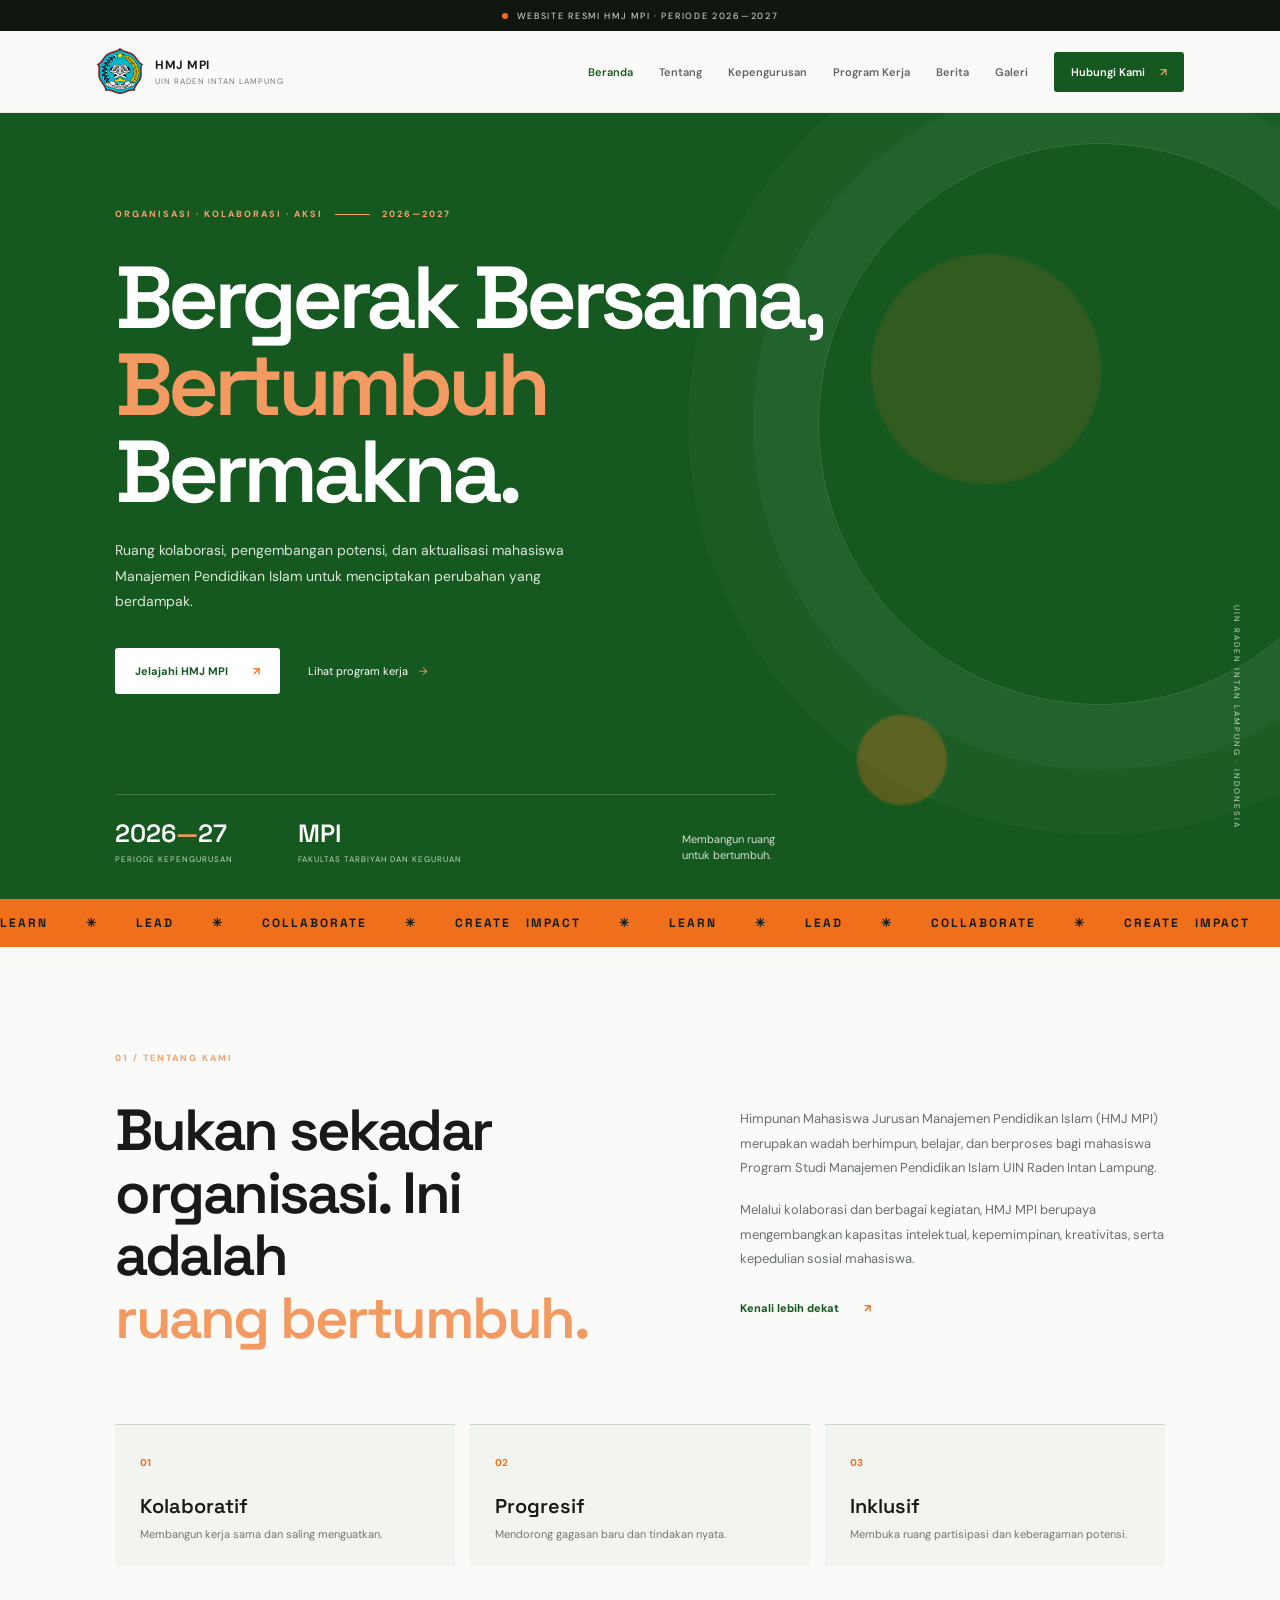
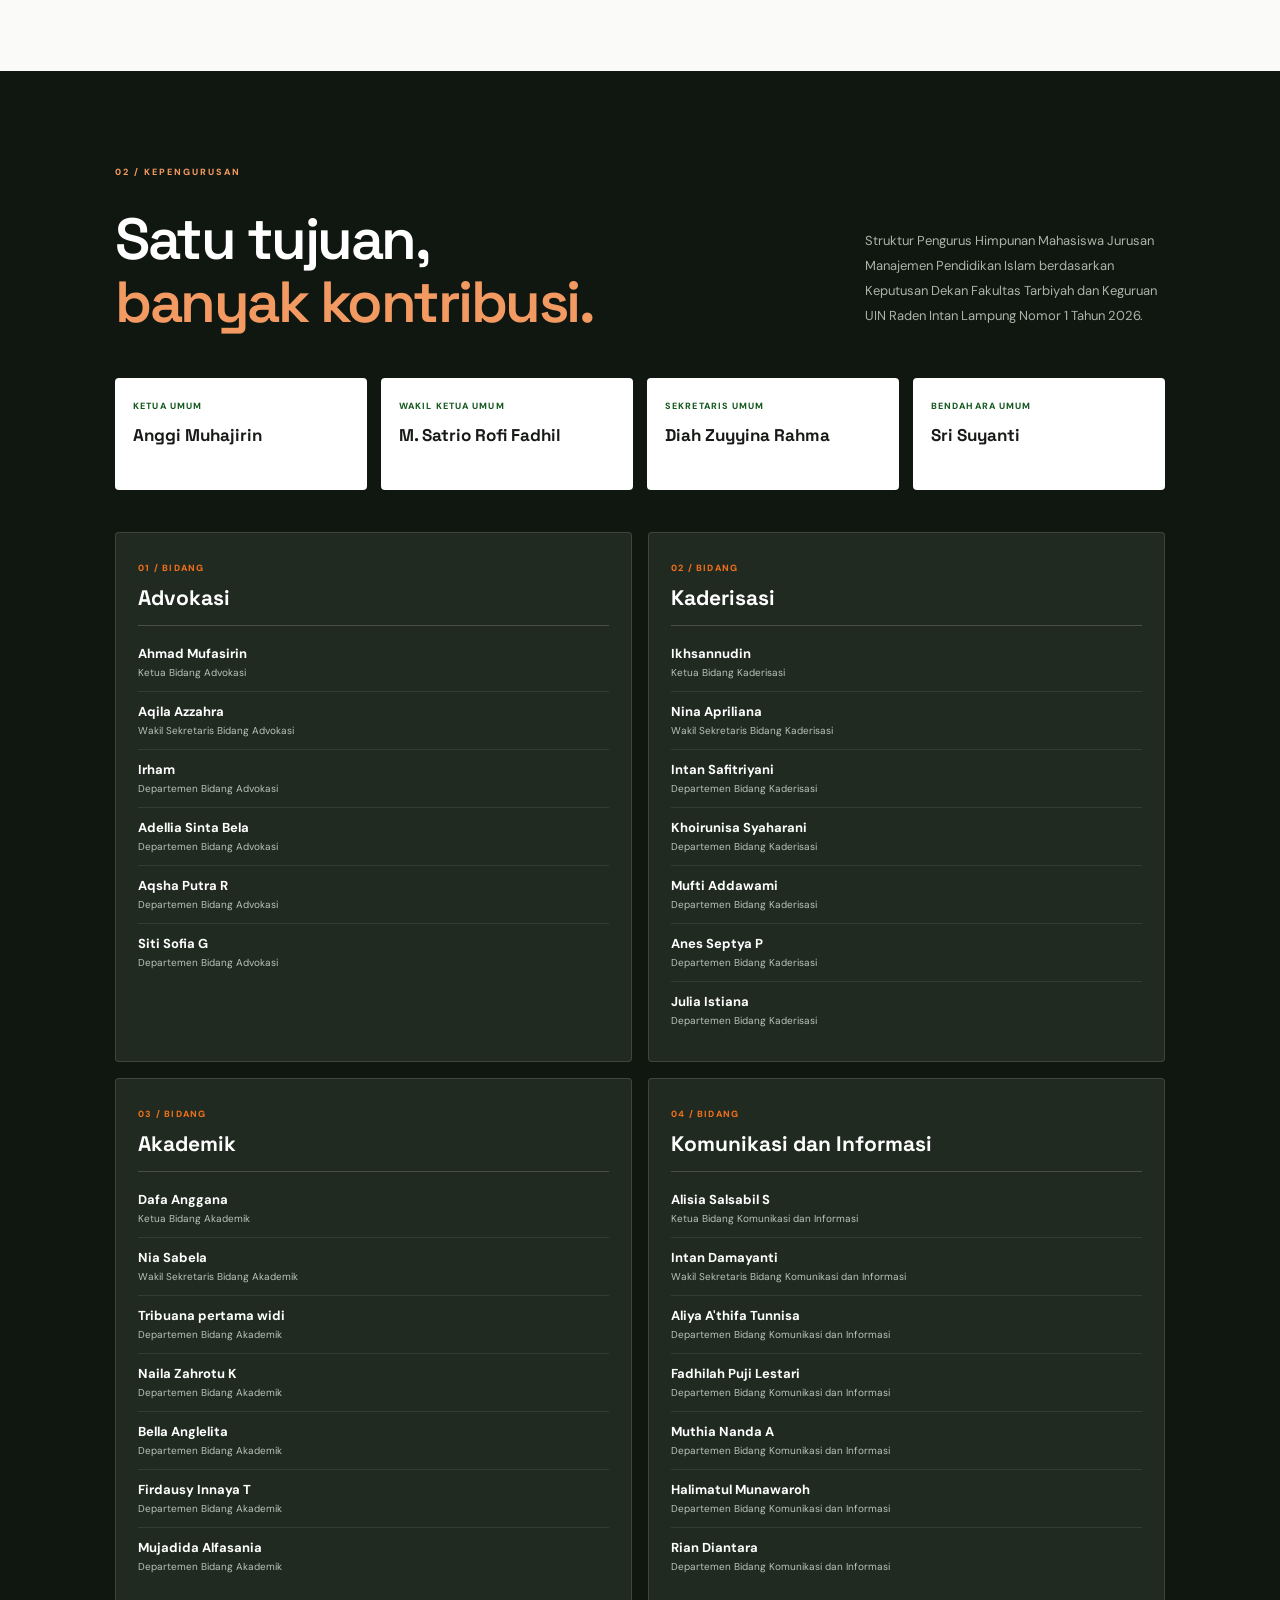
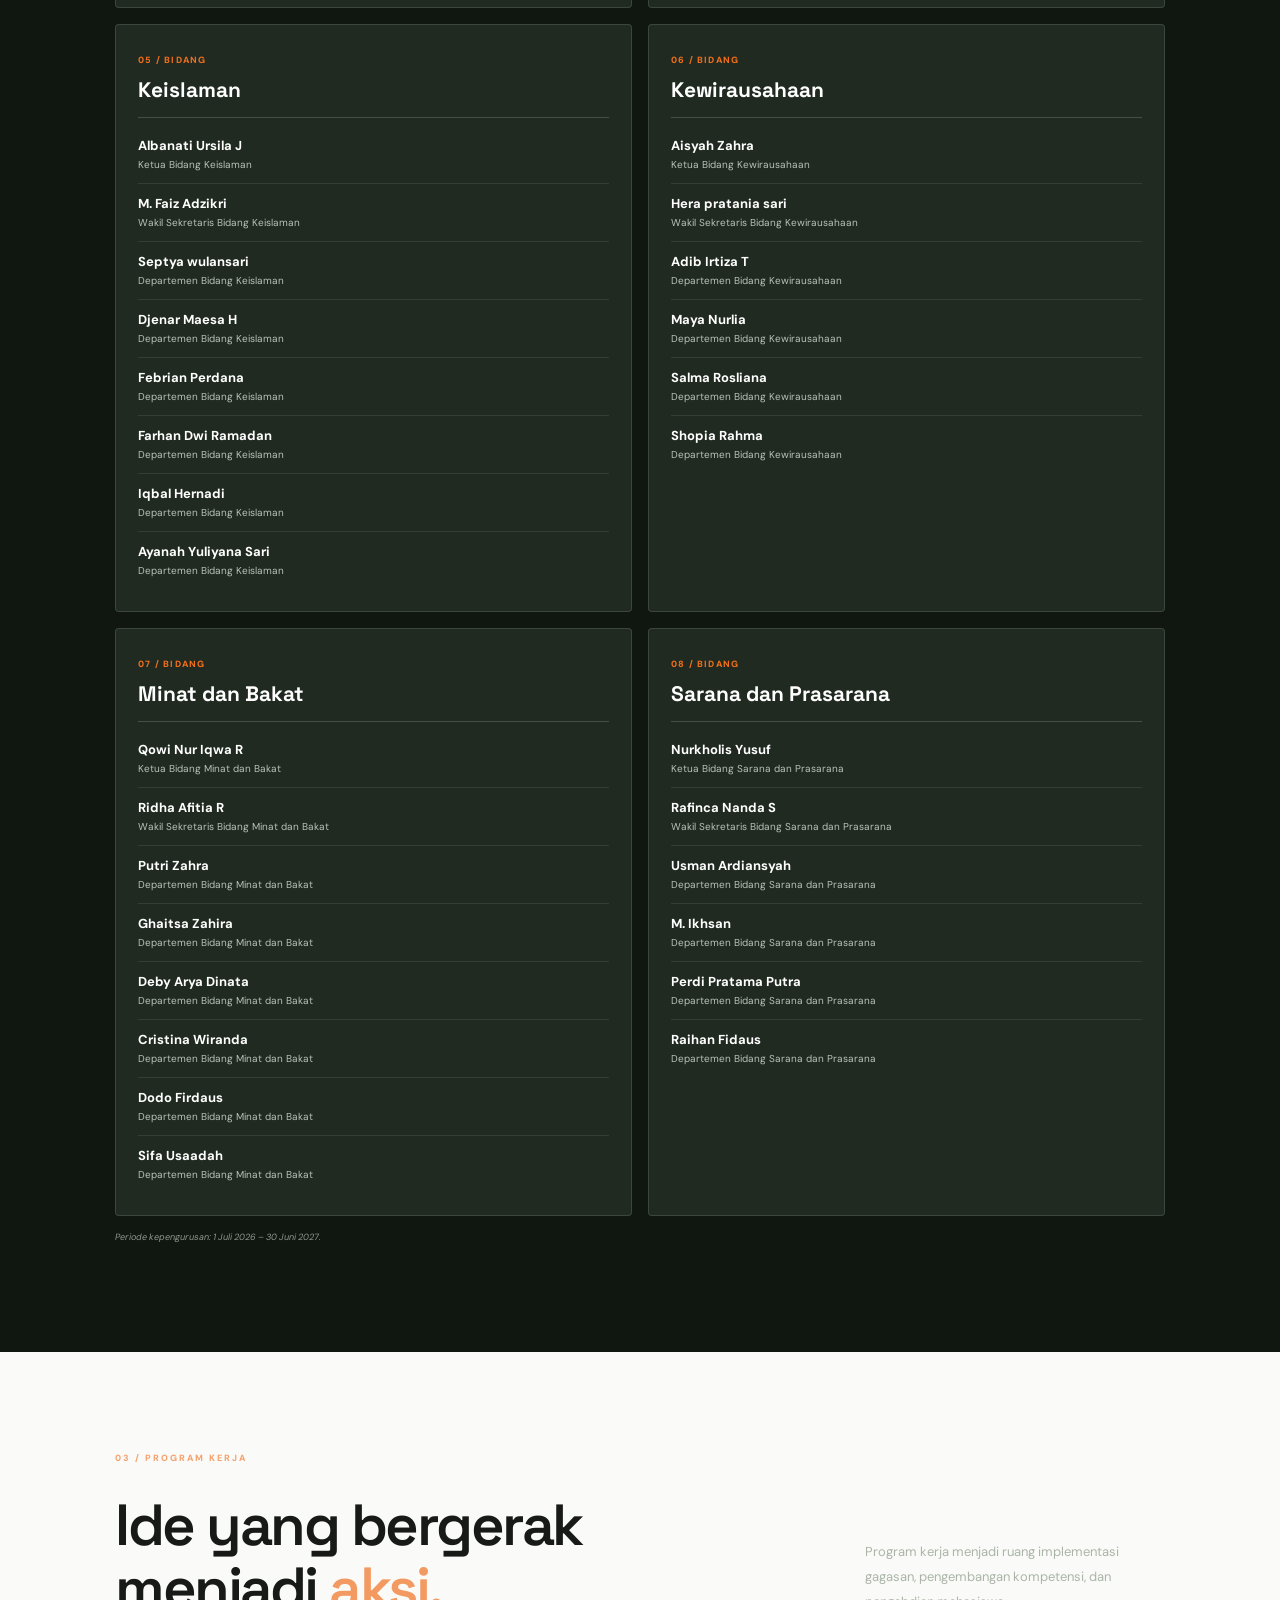
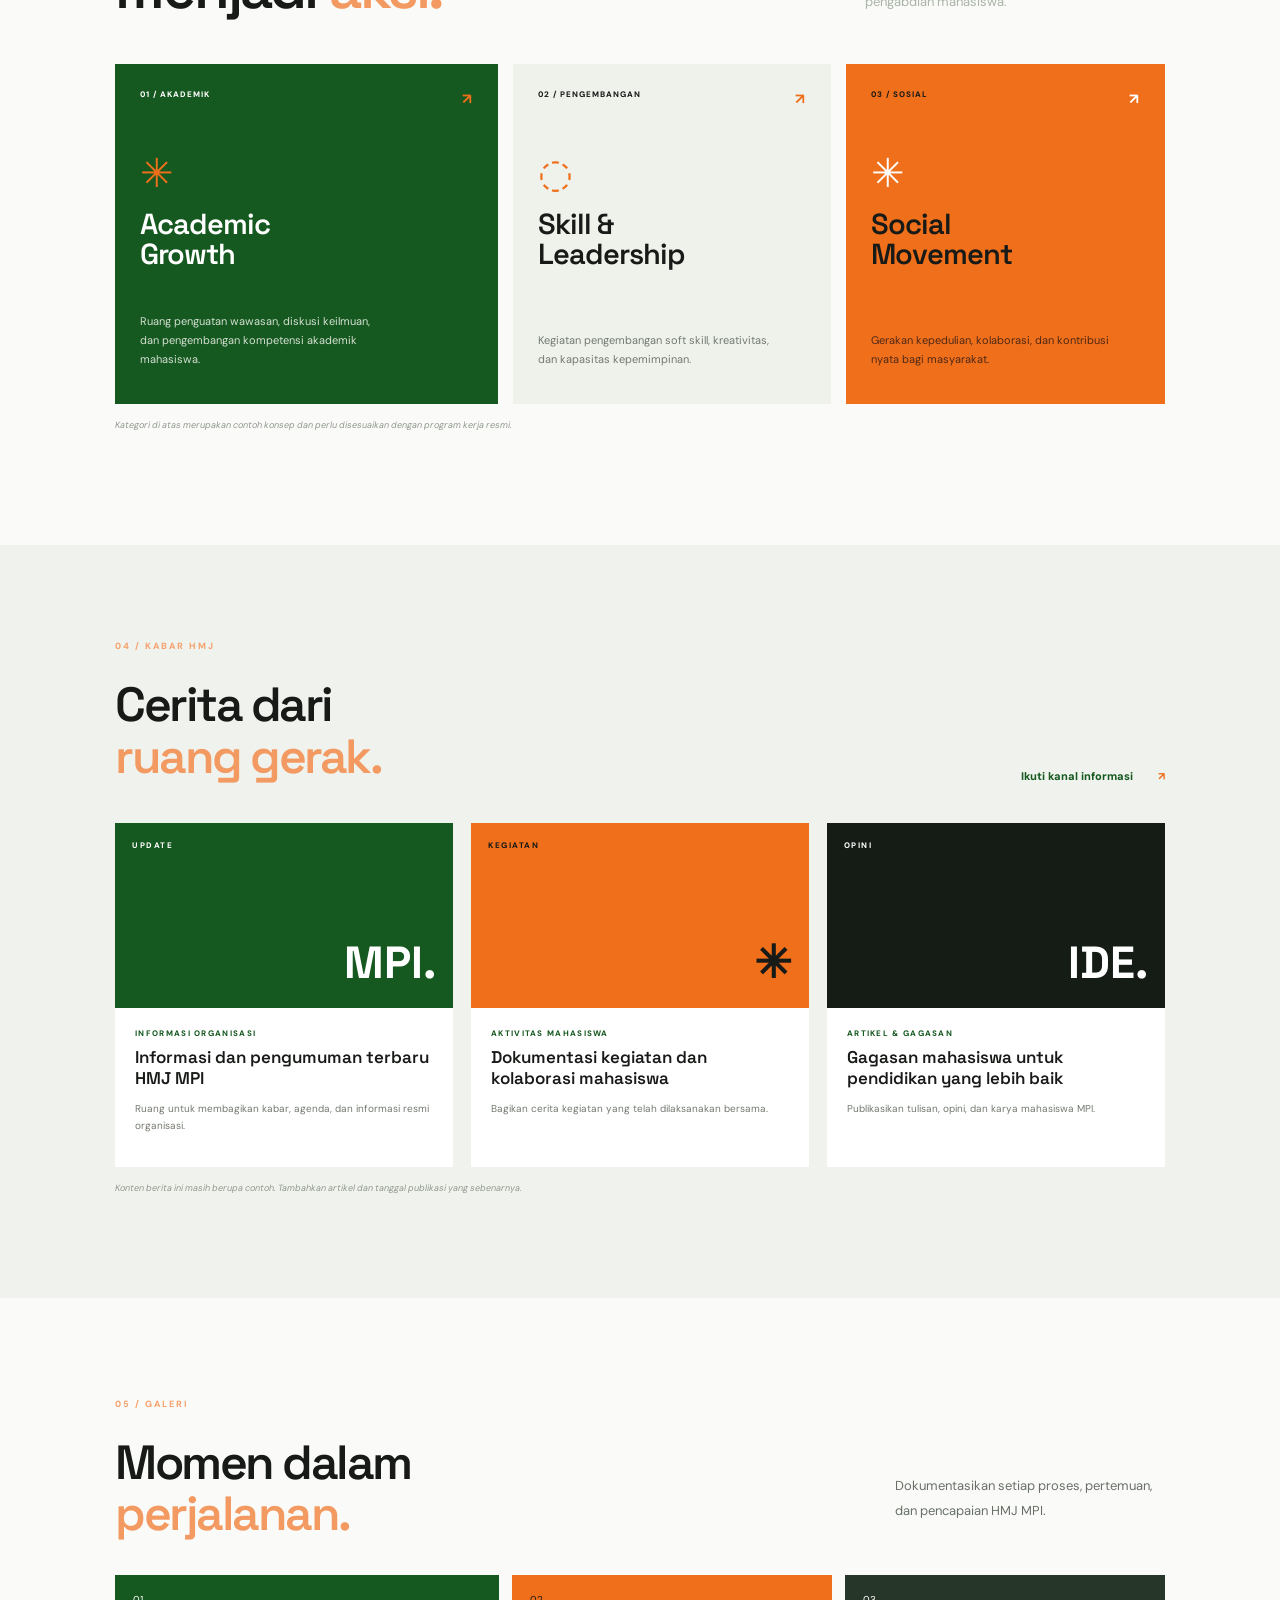
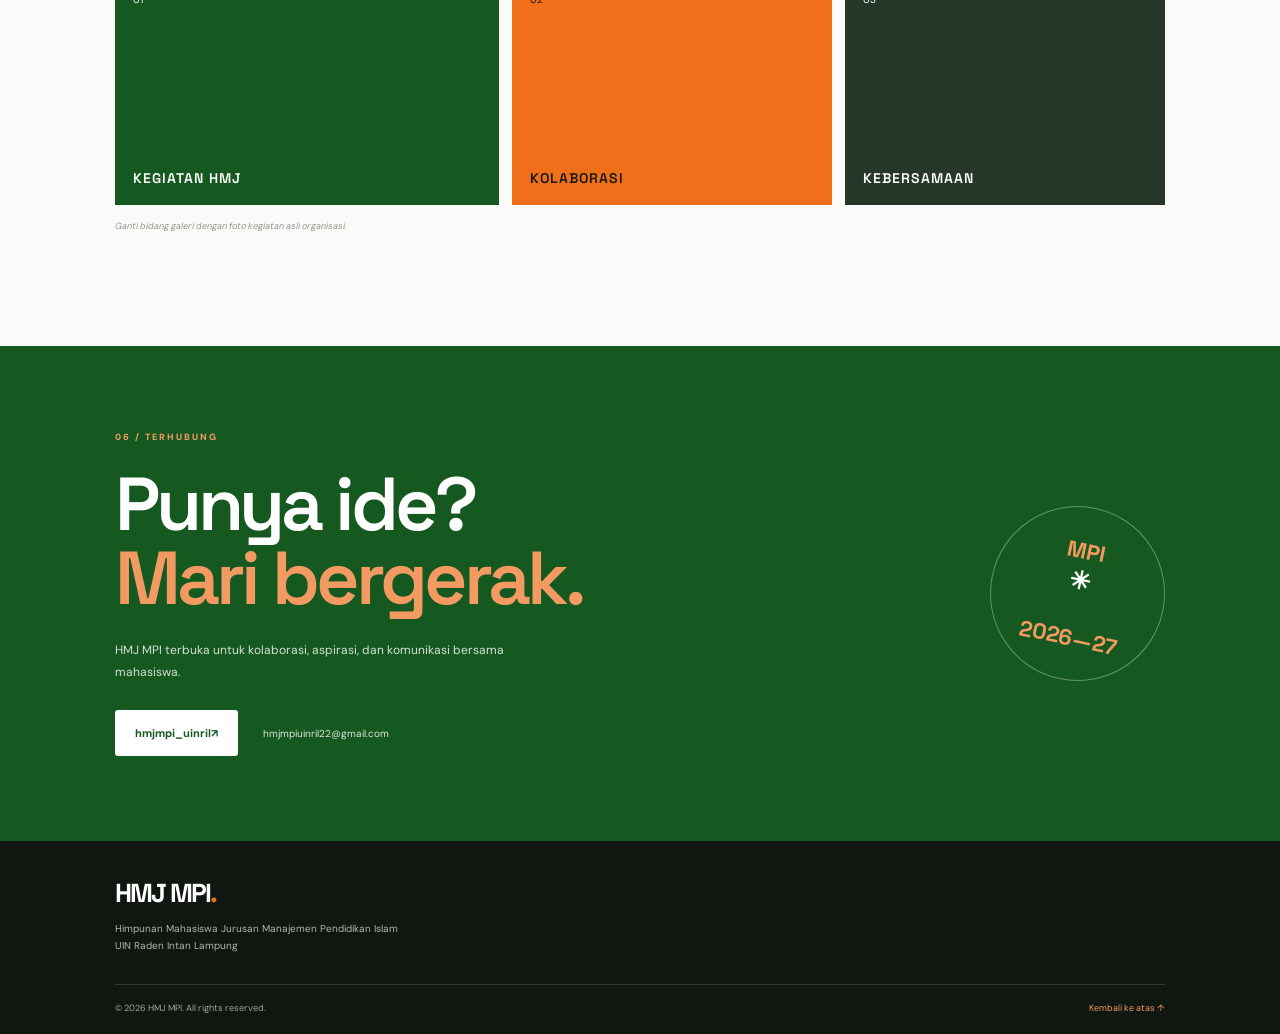
==== commit 7421911c: "Update index.html" ====
--- a/index.html
+++ b/index.html
@@ -57,7 +57,7 @@
 <article class="leader-card"><span class="leader-role">Sekretaris Umum</span><h3>Diah Zuyyina Rahma</h3></article>
 <article class="leader-card"><span class="leader-role">Bendahara Umum</span><h3>Sri Suyanti</h3></article></div>
         <div class="units-grid"><article class="unit-card"><div class="unit-head"><span>01 / BIDANG</span><h3>Advokasi</h3></div><ul class="unit-members"><li><span>Ahmad Mufasirin</span><small>Ketua Bidang Advokasi</small></li><li><span>Aqila Azzahra</span><small>Wakil Sekretaris Bidang Advokasi</small></li><li><span>Irham</span><small>Departemen Bidang Advokasi</small></li><li><span>Adellia Sinta Bela</span><small>Departemen Bidang Advokasi</small></li><li><span>Aqsha Putra R</span><small>Departemen Bidang Advokasi</small></li><li><span>Siti Sofia G</span><small>Departemen Bidang Advokasi</small></li></ul></article><article class="unit-card"><div class="unit-head"><span>02 / BIDANG</span><h3>Kaderisasi</h3></div><ul class="unit-members"><li><span>Ikhsannudin</span><small>Ketua Bidang Kaderisasi</small></li><li><span>Nina Apriliana</span><small>Wakil Sekretaris Bidang Kaderisasi</small></li><li><span>Intan Safitriyani</span><small>Departemen Bidang Kaderisasi</small></li><li><span>Khoirunisa Syaharani</span><small>Departemen Bidang Kaderisasi</small></li><li><span>Mufti Addawami</span><small>Departemen Bidang Kaderisasi</small></li><li><span>Anes Septya P</span><small>Departemen Bidang Kaderisasi</small></li><li><span>Julia Istiana</span><small>Departemen Bidang Kaderisasi</small></li></ul></article><article class="unit-card"><div class="unit-head"><span>03 / BIDANG</span><h3>Akademik</h3></div><ul class="unit-members"><li><span>Dafa Anggana</span><small>Ketua Bidang Akademik</small></li><li><span>Nia Sabela</span><small>Wakil Sekretaris Bidang Akademik</small></li><li><span>Tribuana pertama widi</span><small>Departemen Bidang Akademik</small></li><li><span>Naila Zahrotu K</span><small>Departemen Bidang Akademik</small></li><li><span>Bella Anglelita</span><small>Departemen Bidang Akademik</small></li><li><span>Firdausy Innaya T</span><small>Departemen Bidang Akademik</small></li><li><span>Mujadida Alfasania</span><small>Departemen Bidang Akademik</small></li></ul></article><article class="unit-card"><div class="unit-head"><span>04 / BIDANG</span><h3>Komunikasi dan Informasi</h3></div><ul class="unit-members"><li><span>Alisia Salsabil S</span><small>Ketua Bidang Komunikasi dan Informasi</small></li><li><span>Intan Damayanti</span><small>Wakil Sekretaris Bidang Komunikasi dan Informasi</small></li><li><span>Aliya A'thifa Tunnisa</span><small>Departemen Bidang Komunikasi dan Informasi</small></li><li><span>Fadhilah Puji Lestari</span><small>Departemen Bidang Komunikasi dan Informasi</small></li><li><span>Muthia Nanda A</span><small>Departemen Bidang Komunikasi dan Informasi</small></li><li><span>Halimatul Munawaroh</span><small>Departemen Bidang Komunikasi dan Informasi</small></li><li><span>Rian Diantara</span><small>Departemen Bidang Komunikasi dan Informasi</small></li></ul></article><article class="unit-card"><div class="unit-head"><span>05 / BIDANG</span><h3>Keislaman</h3></div><ul class="unit-members"><li><span>Albanati Ursila J</span><small>Ketua Bidang Keislaman</small></li><li><span>M. Faiz Adzikri</span><small>Wakil Sekretaris Bidang Keislaman</small></li><li><span>Septya wulansari</span><small>Departemen Bidang Keislaman</small></li><li><span>Djenar Maesa H</span><small>Departemen Bidang Keislaman</small></li><li><span>Febrian Perdana</span><small>Departemen Bidang Keislaman</small></li><li><span>Farhan Dwi Ramadan</span><small>Departemen Bidang Keislaman</small></li><li><span>Iqbal Hernadi</span><small>Departemen Bidang Keislaman</small></li><li><span>Ayanah Yuliyana Sari</span><small>Departemen Bidang Keislaman</small></li></ul></article><article class="unit-card"><div class="unit-head"><span>06 / BIDANG</span><h3>Kewirausahaan</h3></div><ul class="unit-members"><li><span>Aisyah Zahra</span><small>Ketua Bidang Kewirausahaan</small></li><li><span>Hera pratania sari</span><small>Wakil Sekretaris Bidang Kewirausahaan</small></li><li><span>Adib Irtiza T</span><small>Departemen Bidang Kewirausahaan</small></li><li><span>Maya Nurlia</span><small>Departemen Bidang Kewirausahaan</small></li><li><span>Salma Rosliana</span><small>Departemen Bidang Kewirausahaan</small></li><li><span>Shopia Rahma</span><small>Departemen Bidang Kewirausahaan</small></li></ul></article><article class="unit-card"><div class="unit-head"><span>07 / BIDANG</span><h3>Minat dan Bakat</h3></div><ul class="unit-members"><li><span>Qowi Nur Iqwa R</span><small>Ketua Bidang Minat dan Bakat</small></li><li><span>Ridha Afitia R</span><small>Wakil Sekretaris Bidang Minat dan Bakat</small></li><li><span>Putri Zahra</span><small>Departemen Bidang Minat dan Bakat</small></li><li><span>Ghaitsa Zahira</span><small>Departemen Bidang Minat dan Bakat</small></li><li><span>Deby Arya Dinata</span><small>Departemen Bidang Minat dan Bakat</small></li><li><span>Cristina Wiranda</span><small>Departemen Bidang Minat dan Bakat</small></li><li><span>Dodo Firdaus</span><small>Departemen Bidang Minat dan Bakat</small></li><li><span>Sifa Usaadah</span><small>Departemen Bidang Minat dan Bakat</small></li></ul></article><article class="unit-card"><div class="unit-head"><span>08 / BIDANG</span><h3>Sarana dan Prasarana</h3></div><ul class="unit-members"><li><span>Nurkholis Yusuf</span><small>Ketua Bidang Sarana dan Prasarana</small></li><li><span>Rafinca Nanda S</span><small>Wakil Sekretaris Bidang Sarana dan Prasarana</small></li><li><span>Usman Ardiansyah</span><small>Departemen Bidang Sarana dan Prasarana</small></li><li><span>M. Ikhsan</span><small>Departemen Bidang Sarana dan Prasarana</small></li><li><span>Perdi Pratama Putra</span><small>Departemen Bidang Sarana dan Prasarana</small></li><li><span>Raihan Fidaus</span><small>Departemen Bidang Sarana dan Prasarana</small></li></ul></article></div>
-        <p class="edit-hint">Periode kepengurusan: 1 Juli 2026 – 30 Juni 2027. Data ditampilkan berupa nama dan jabatan tanpa NPM.</p>
+        <p class="edit-hint">Periode kepengurusan: 1 Juli 2026 – 30 Juni 2027.</p>
       </div>
     </section>
 
@@ -74,9 +74,9 @@
 
     <section class="section gallery" id="galeri"><div class="section-kicker">05 / GALERI</div><div class="gallery-head"><h2>Momen dalam<br><em>perjalanan.</em></h2><p>Dokumentasikan setiap proses, pertemuan, dan pencapaian HMJ MPI.</p></div><div class="gallery-grid"><div class="gallery-placeholder g-one"><span>01</span><strong>KEGIATAN HMJ</strong></div><div class="gallery-placeholder g-two"><span>02</span><strong>KOLABORASI</strong></div><div class="gallery-placeholder g-three"><span>03</span><strong>KEBERSAMAAN</strong></div></div><p class="edit-hint">Ganti bidang galeri dengan foto kegiatan asli organisasi.</p></section>
 
-    <section class="contact" id="kontak"><div class="contact-inner"><div class="section-kicker light-kicker">06 / TERHUBUNG</div><h2>Punya ide?<br><em>Mari bergerak.</em></h2><p>HMJ MPI terbuka untuk kolaborasi, aspirasi, dan komunikasi bersama mahasiswa.</p><div class="contact-actions"><a class="btn btn-light" href="https://www.instagram.com/" target="_blank" rel="noopener">Instagram HMJ MPI ↗</a><a class="contact-mail" href="mailto:">Tambahkan email resmi organisasi</a></div></div><div class="contact-stamp">MPI<br><span>✳</span><br>2026—27</div></section>
+    <section class="contact" id="kontak"><div class="contact-inner"><div class="section-kicker light-kicker">06 / TERHUBUNG</div><h2>Punya ide?<br><em>Mari bergerak.</em></h2><p>HMJ MPI terbuka untuk kolaborasi, aspirasi, dan komunikasi bersama mahasiswa.</p><div class="contact-actions"><a class="btn btn-light" href="https://www.instagram.com/" target="_blank" rel="noopener">hmjmpi_uinril↗</a><a class="contact-mail" href="mailto:">hmjmpiuinril22@gmail.com</a></div></div><div class="contact-stamp">MPI<br><span>✳</span><br>2026—27</div></section>
   </main>
   <footer><a class="footer-brand" href="#beranda">HMJ MPI<span>.</span></a><p>Himpunan Mahasiswa Jurusan Manajemen Pendidikan Islam<br>UIN Raden Intan Lampung</p><div class="footer-bottom"><span>© 2026 HMJ MPI. All rights reserved.</span><a href="#beranda">Kembali ke atas ↑</a></div></footer>
   <script src="script.js"></script>
 </body>
-</html>+</html>
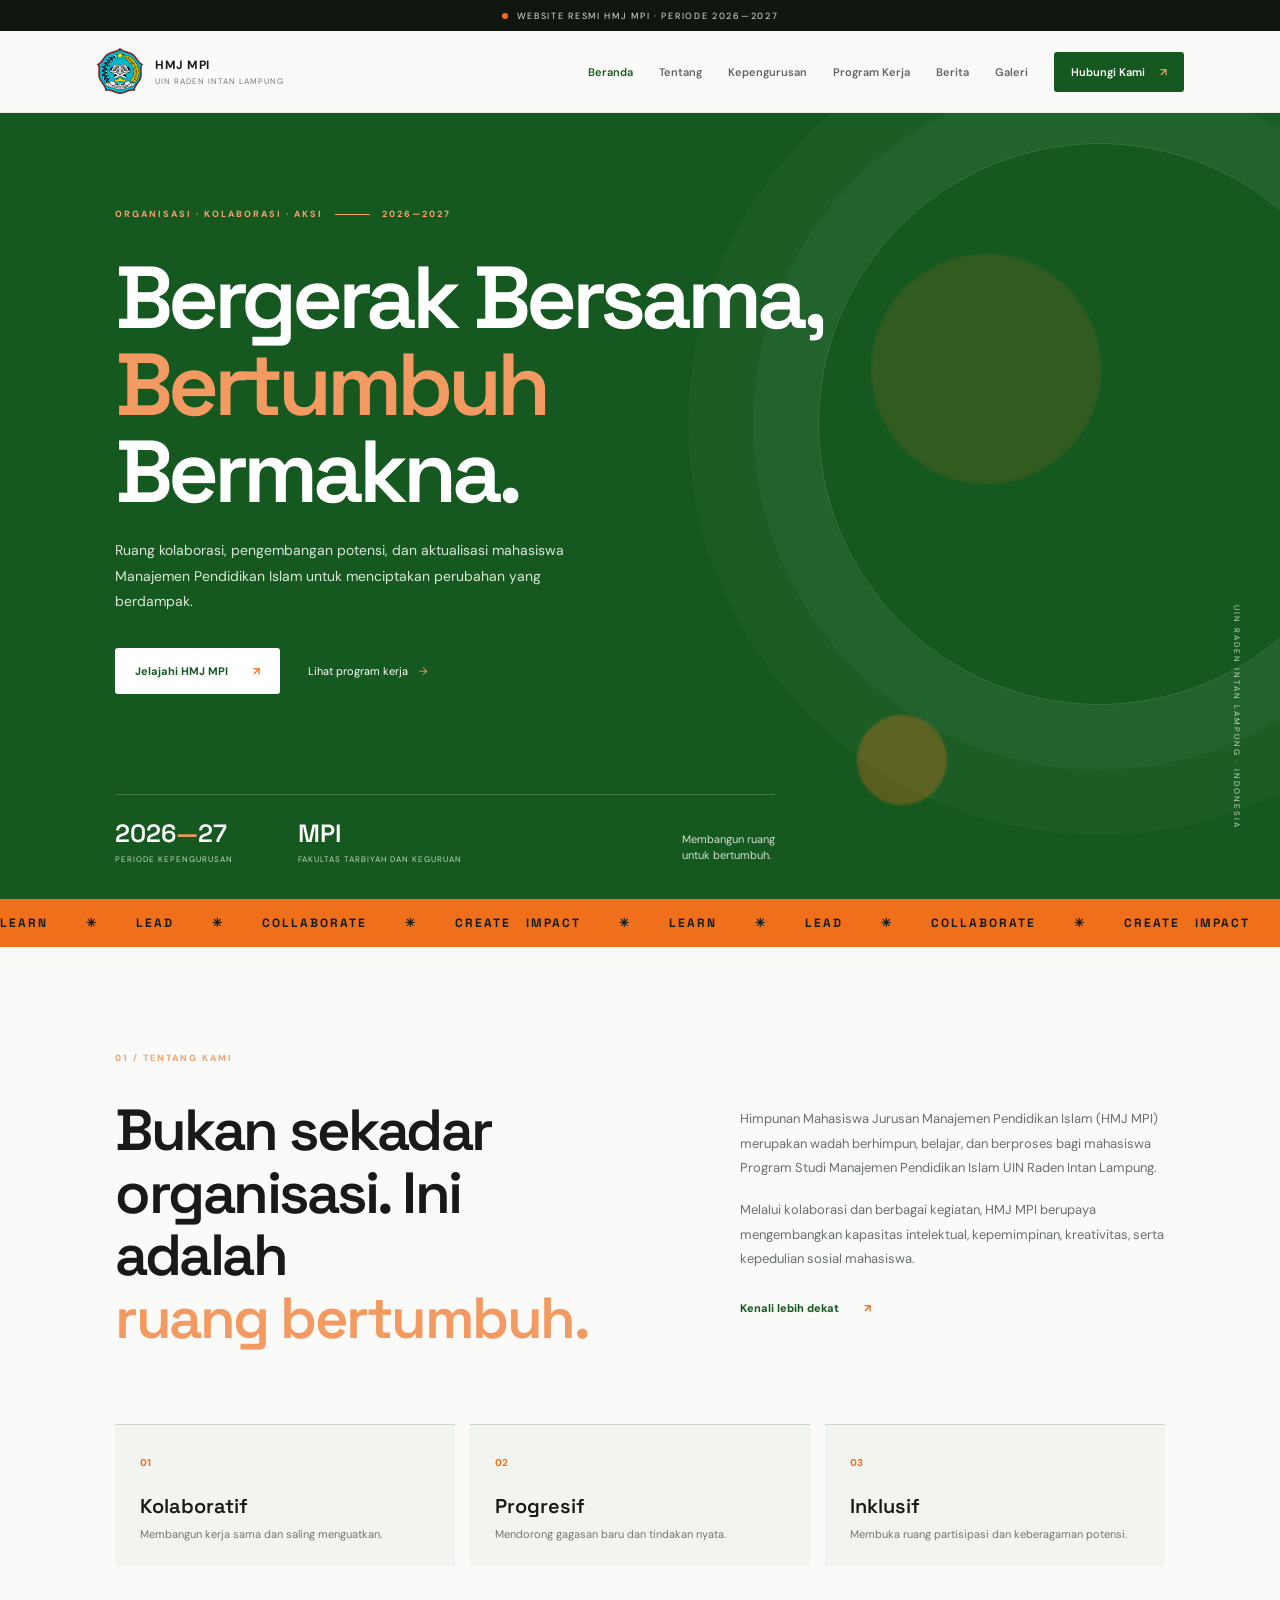
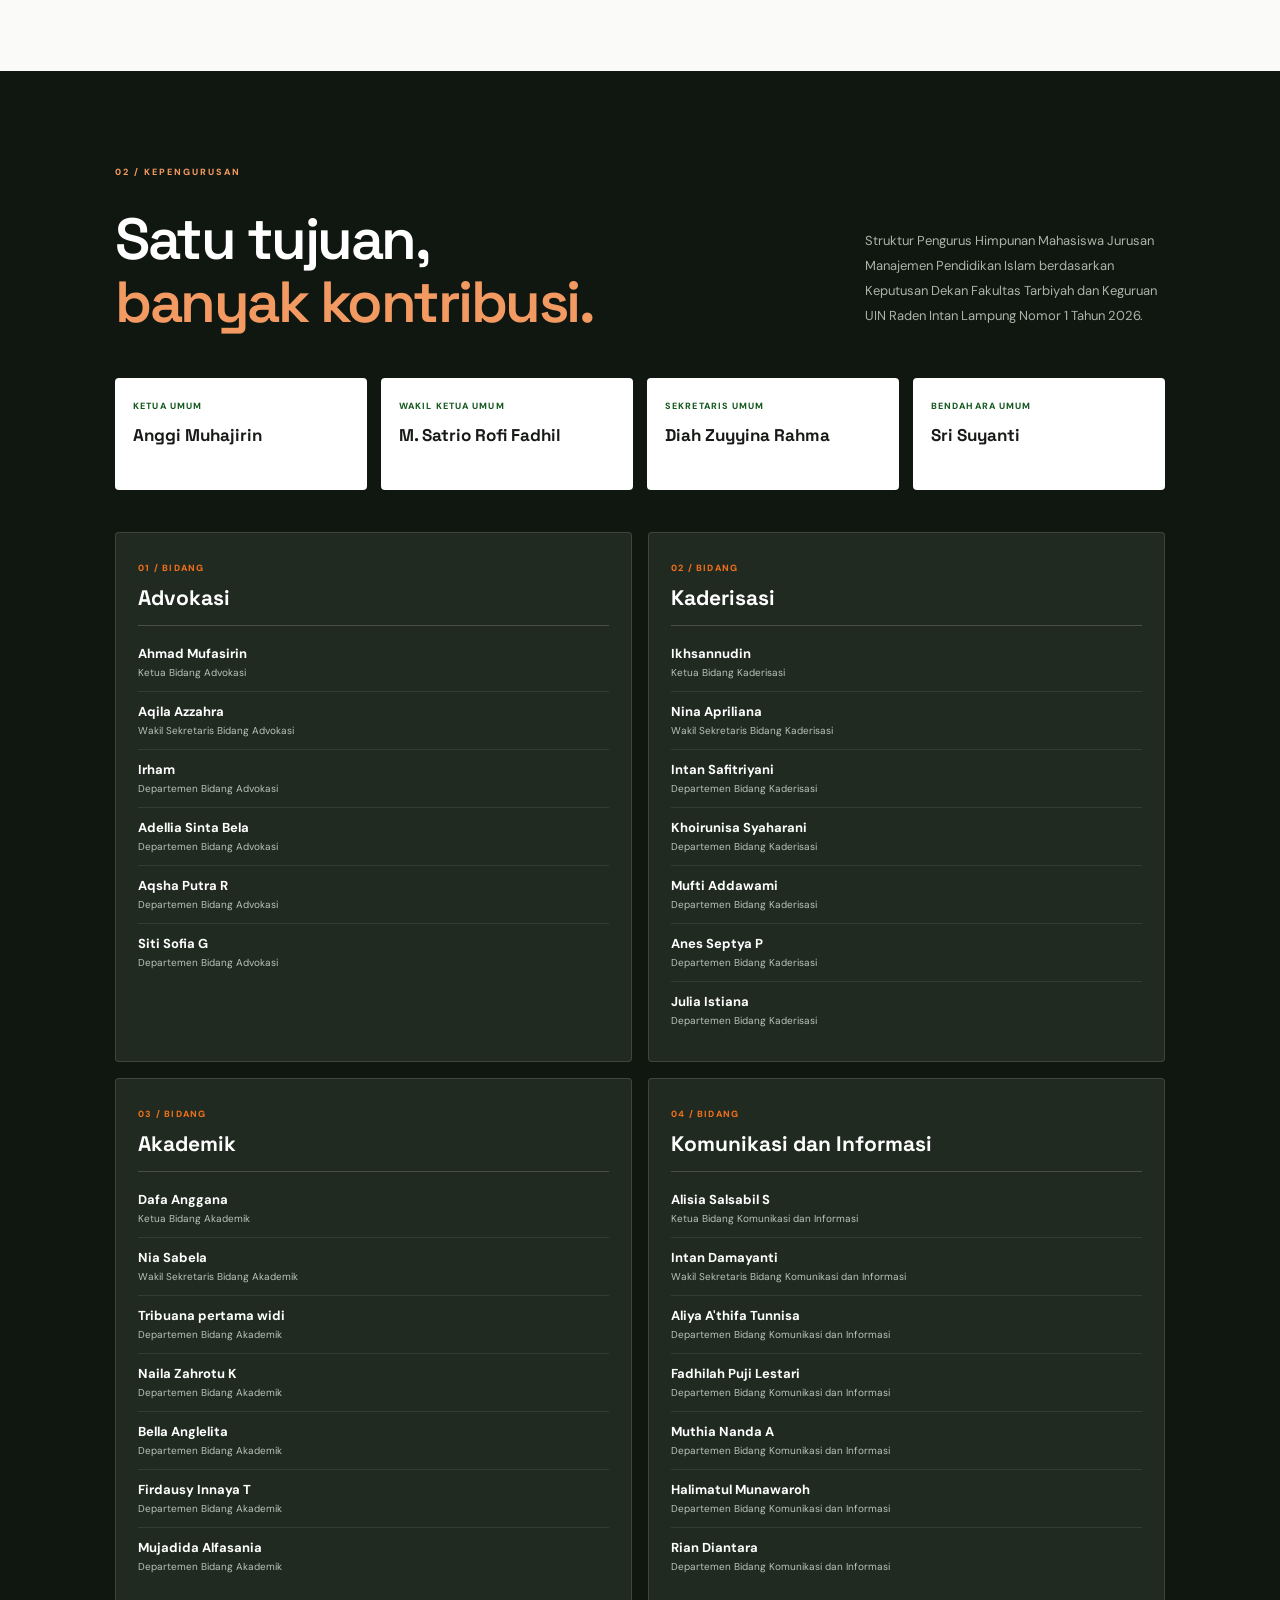
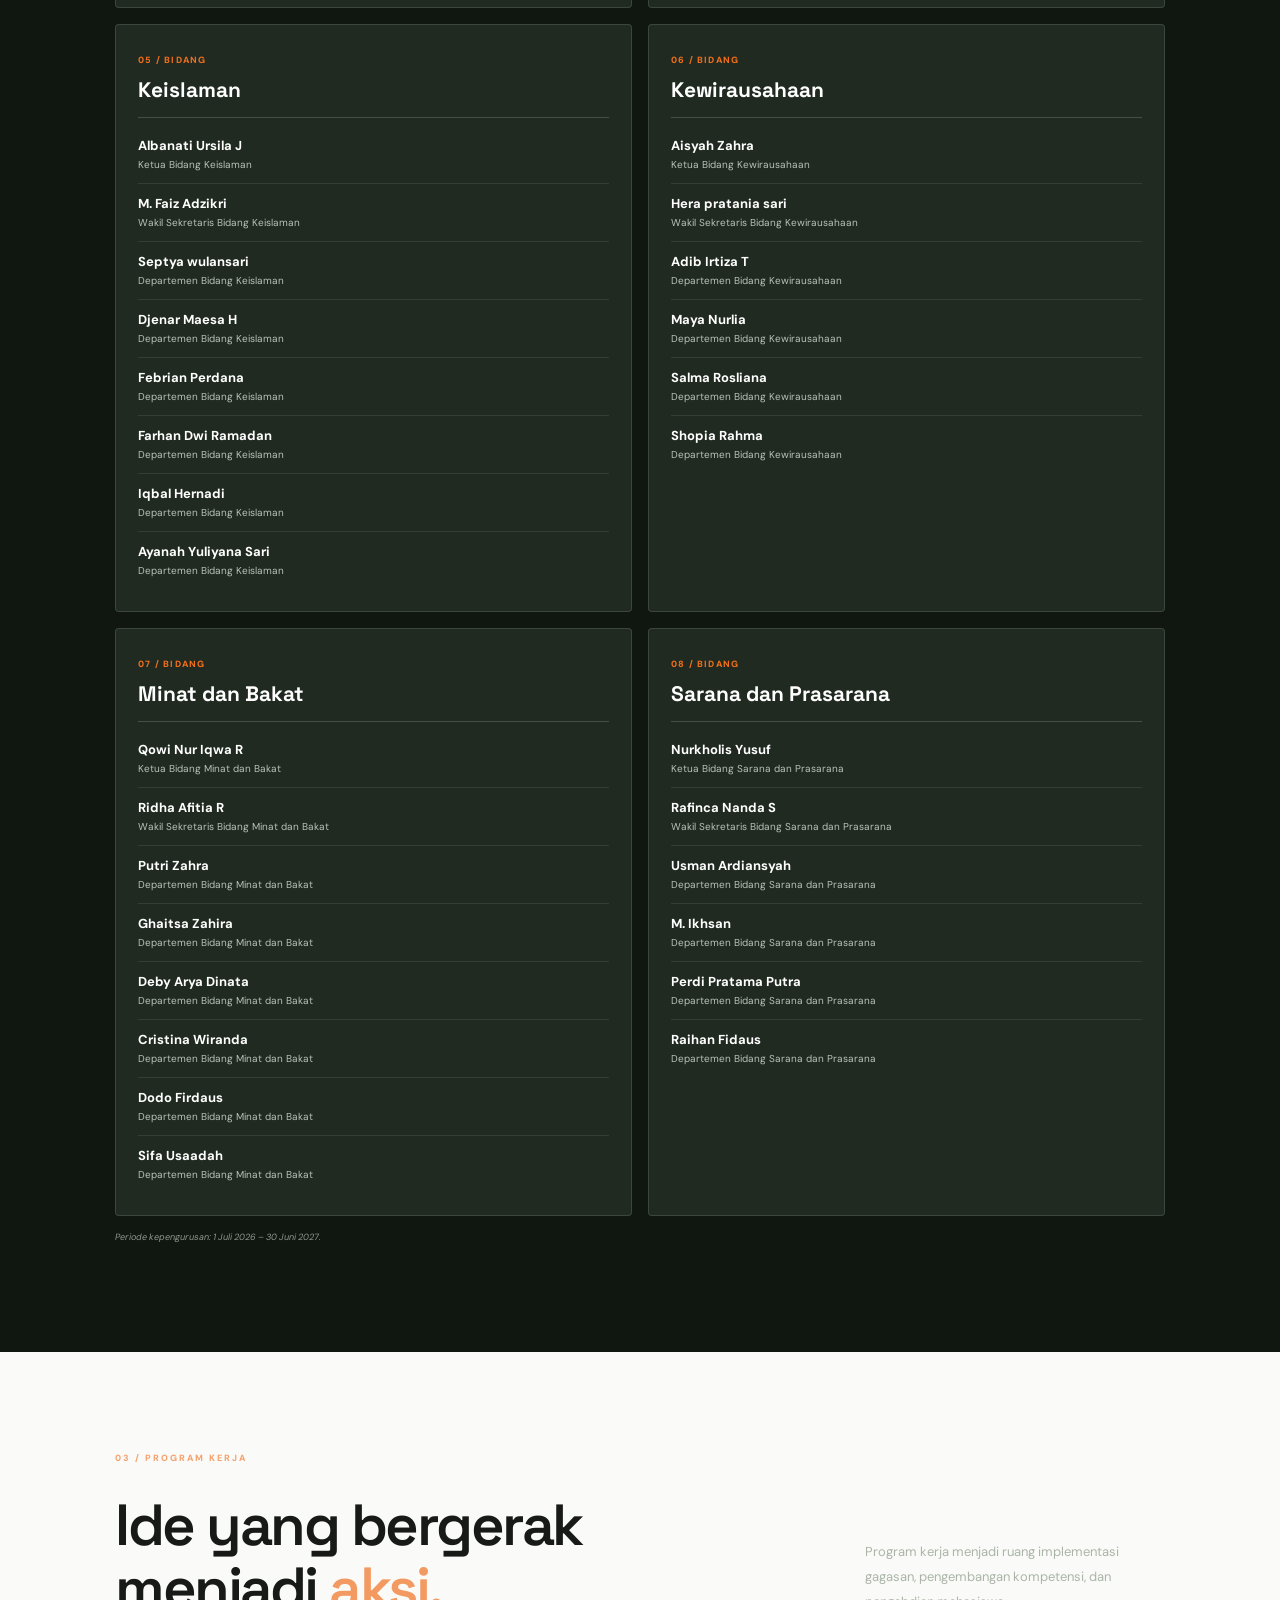
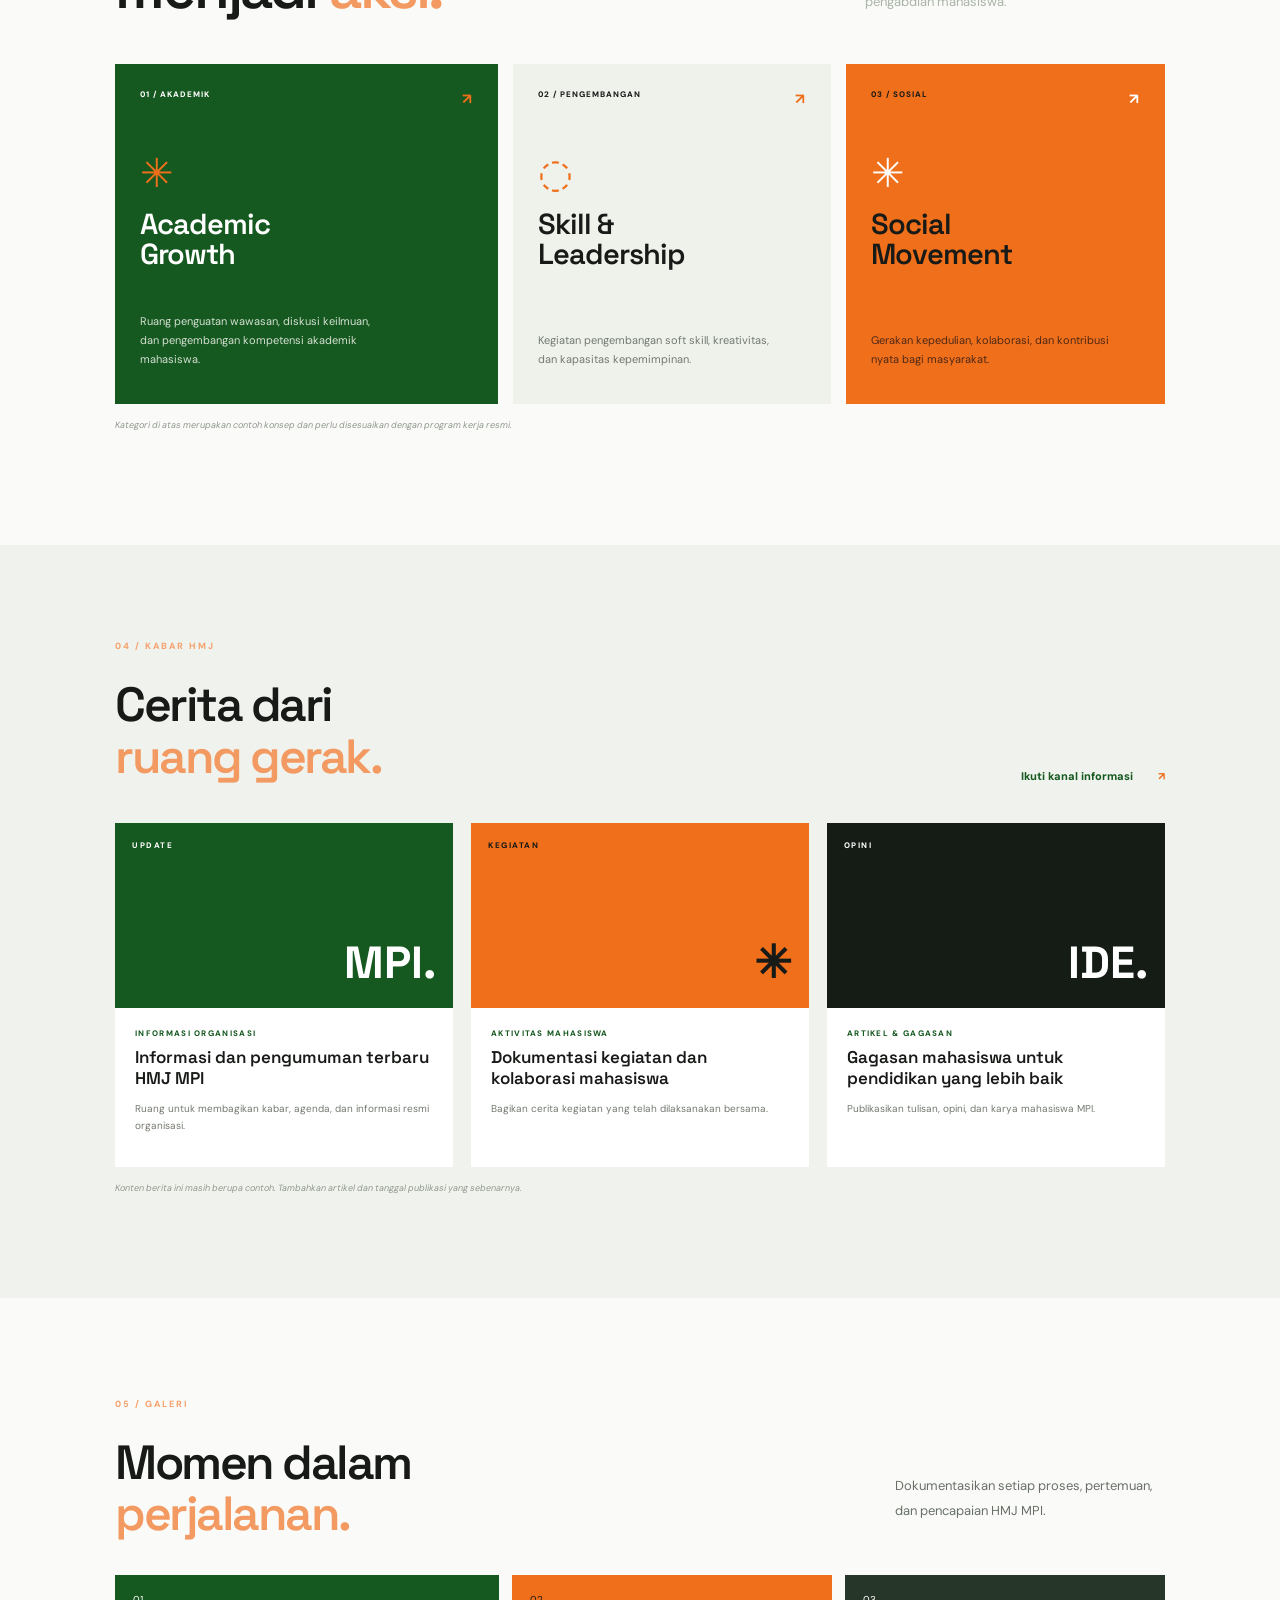
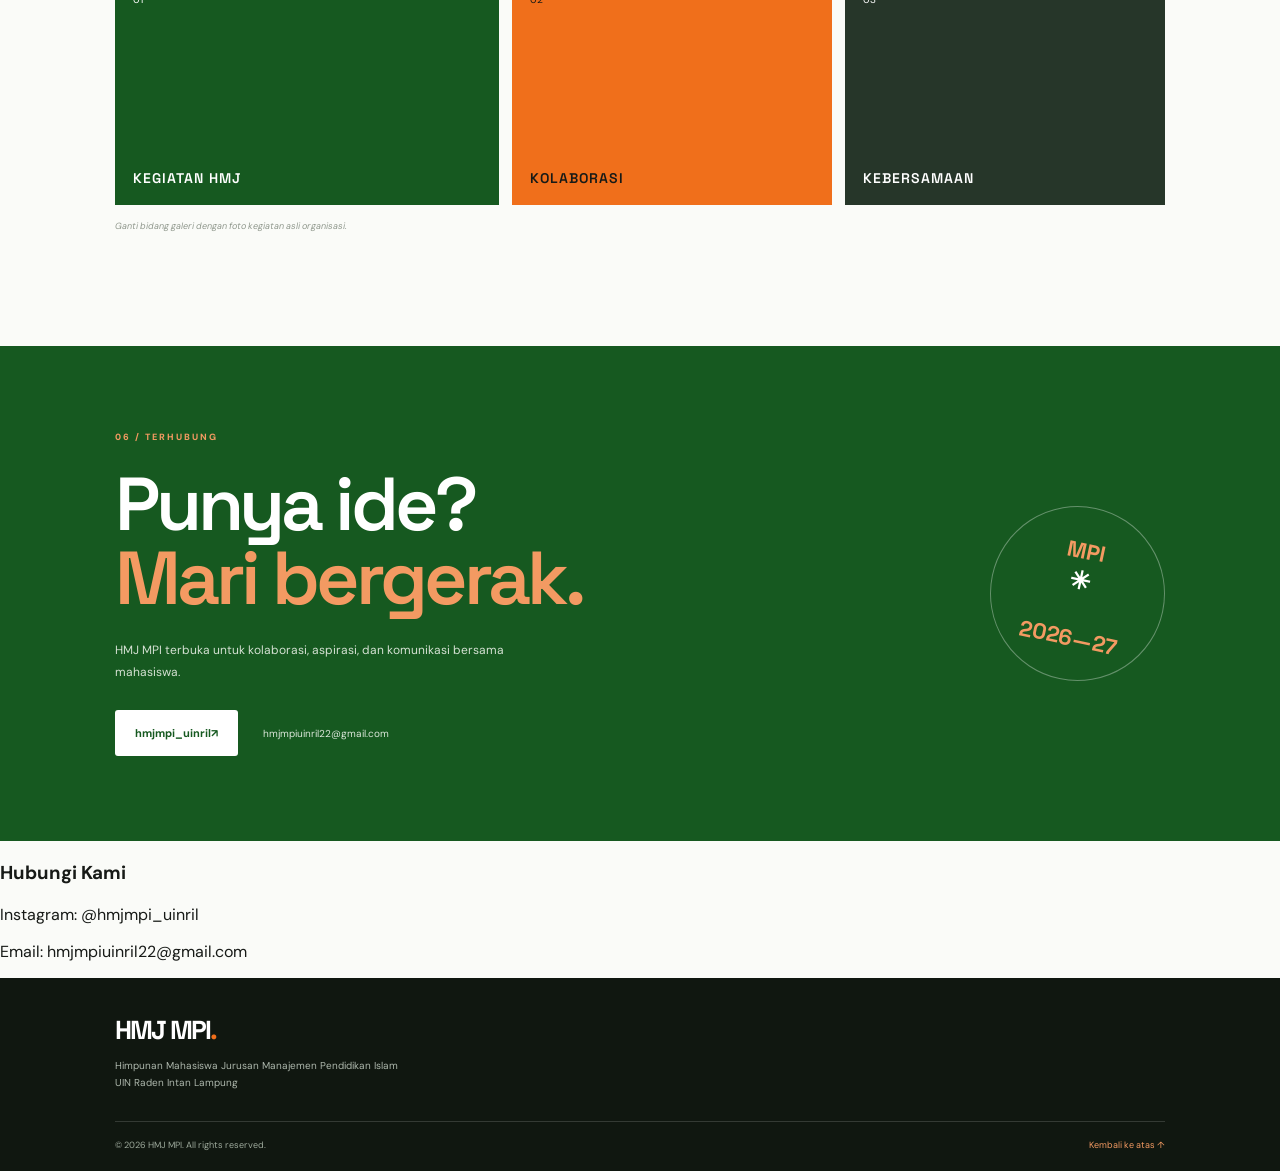
==== commit 0a07911c: "Update index.html" ====
--- a/index.html
+++ b/index.html
@@ -76,6 +76,19 @@
 
     <section class="contact" id="kontak"><div class="contact-inner"><div class="section-kicker light-kicker">06 / TERHUBUNG</div><h2>Punya ide?<br><em>Mari bergerak.</em></h2><p>HMJ MPI terbuka untuk kolaborasi, aspirasi, dan komunikasi bersama mahasiswa.</p><div class="contact-actions"><a class="btn btn-light" href="https://www.instagram.com/" target="_blank" rel="noopener">hmjmpi_uinril↗</a><a class="contact-mail" href="mailto:">hmjmpiuinril22@gmail.com</a></div></div><div class="contact-stamp">MPI<br><span>✳</span><br>2026—27</div></section>
   </main>
+ <div class="footer-contact">
+    <h3>Hubungi Kami</h3>
+    <p>
+        <a href="https://www.instagram.com/hmjmpi_uinril/" target="_blank" rel="noopener">
+            Instagram: @hmjmpi_uinril
+        </a>
+    </p>
+    <p>
+        <a href="mailto:hmjmpiuinril22@gmail.com">
+            Email: hmjmpiuinril22@gmail.com
+        </a>
+    </p>
+</div>
   <footer><a class="footer-brand" href="#beranda">HMJ MPI<span>.</span></a><p>Himpunan Mahasiswa Jurusan Manajemen Pendidikan Islam<br>UIN Raden Intan Lampung</p><div class="footer-bottom"><span>© 2026 HMJ MPI. All rights reserved.</span><a href="#beranda">Kembali ke atas ↑</a></div></footer>
   <script src="script.js"></script>
 </body>
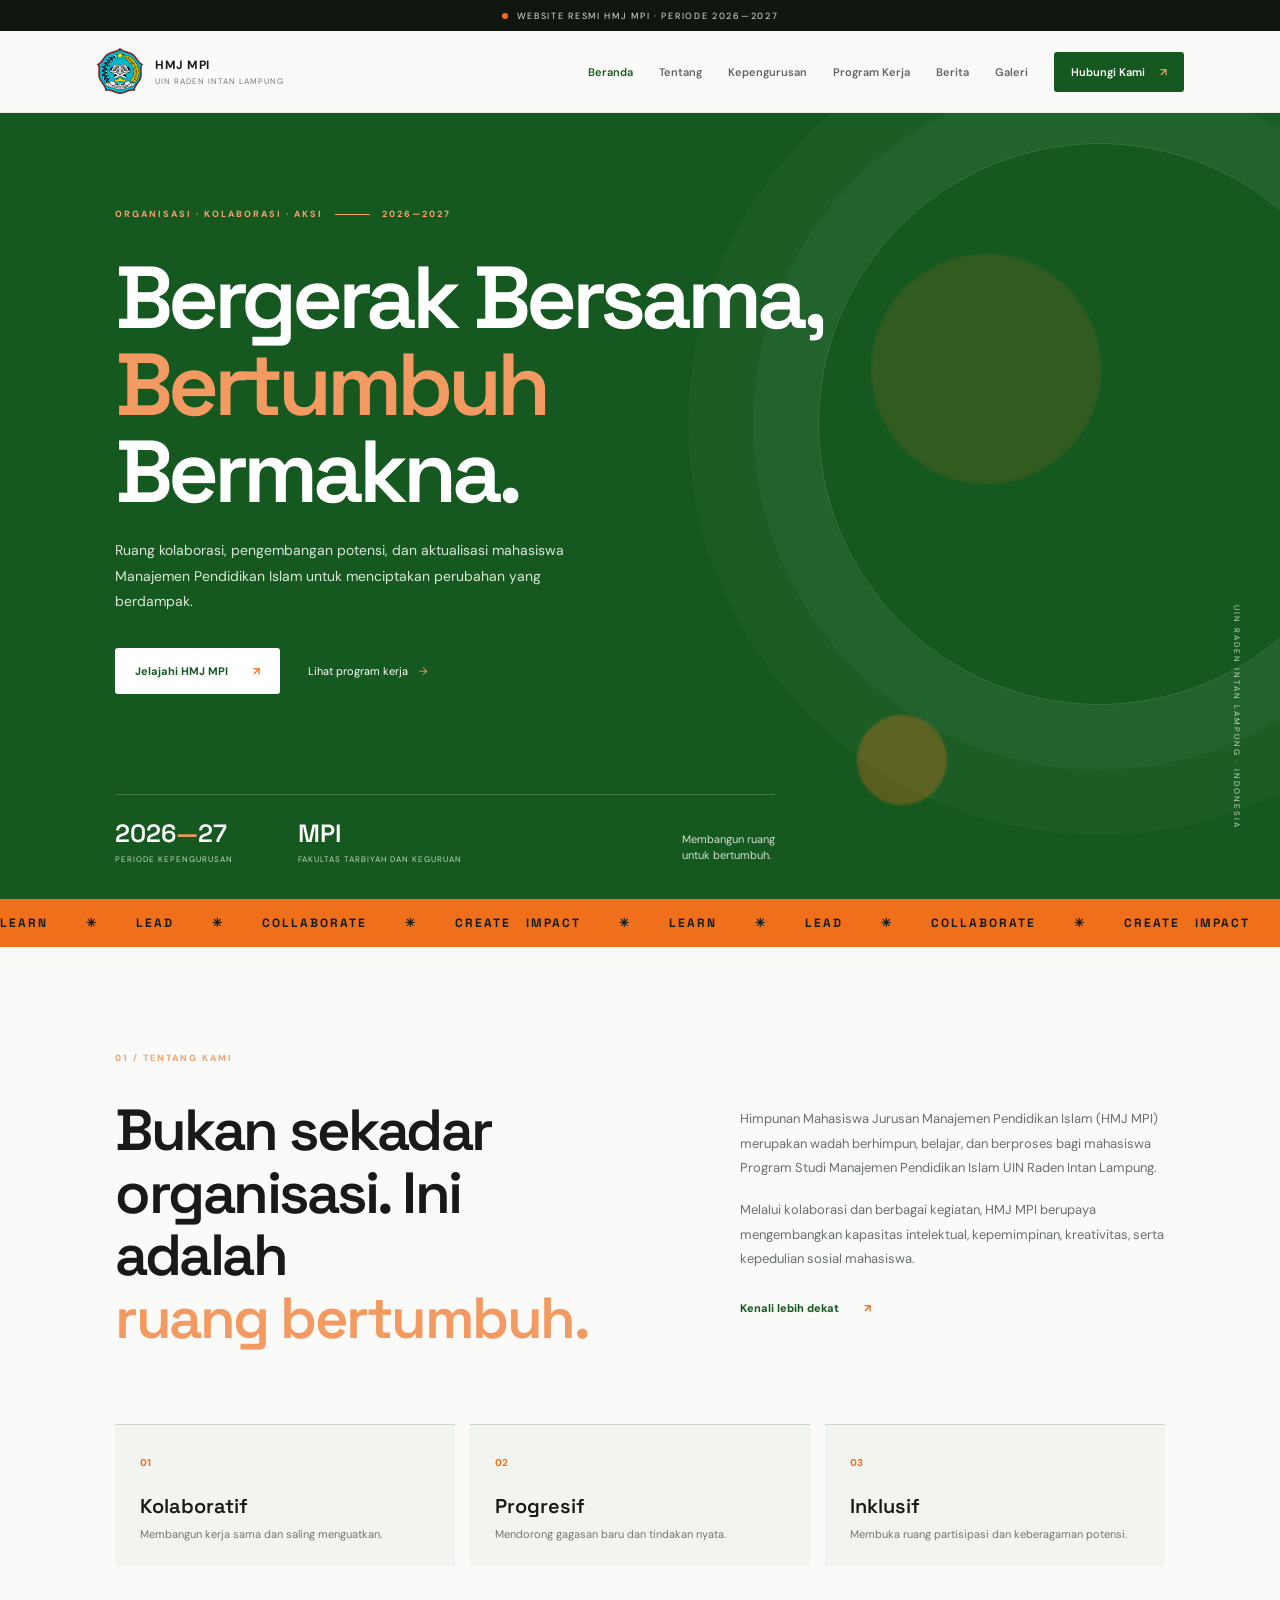
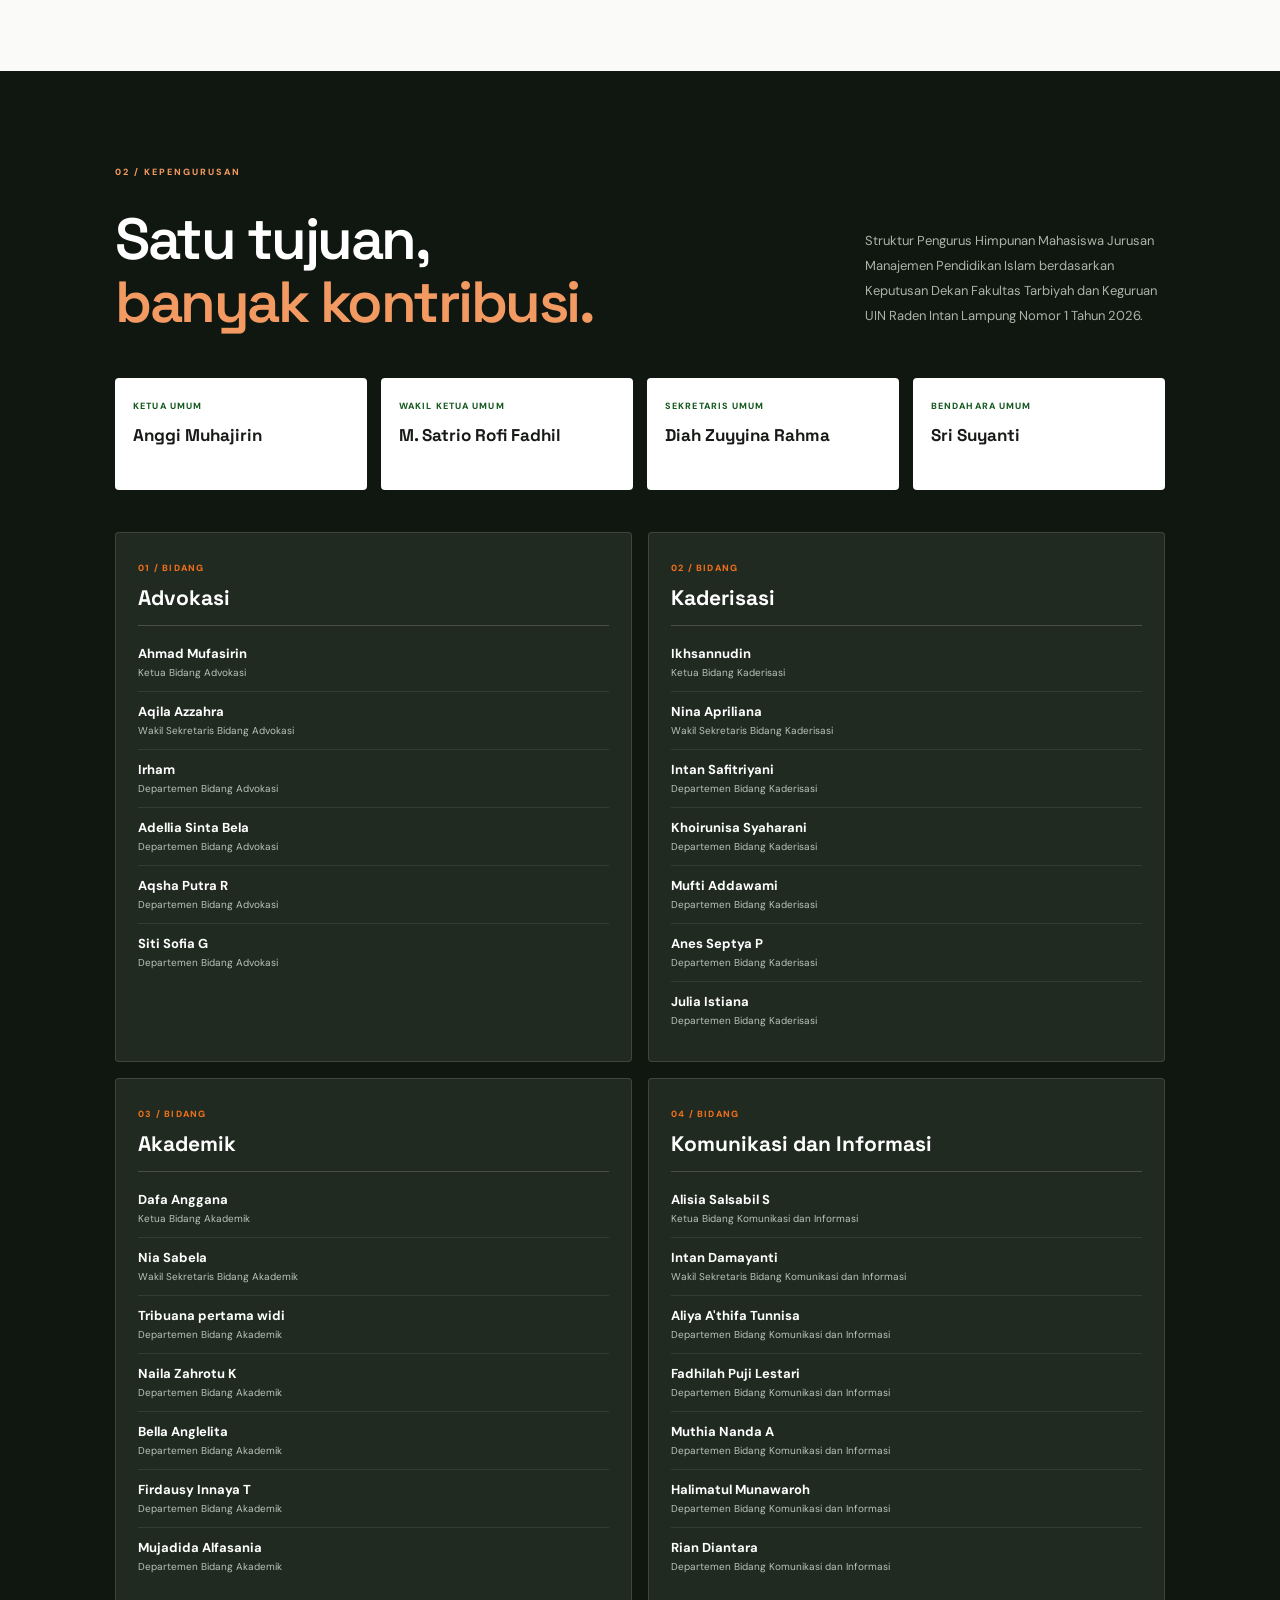
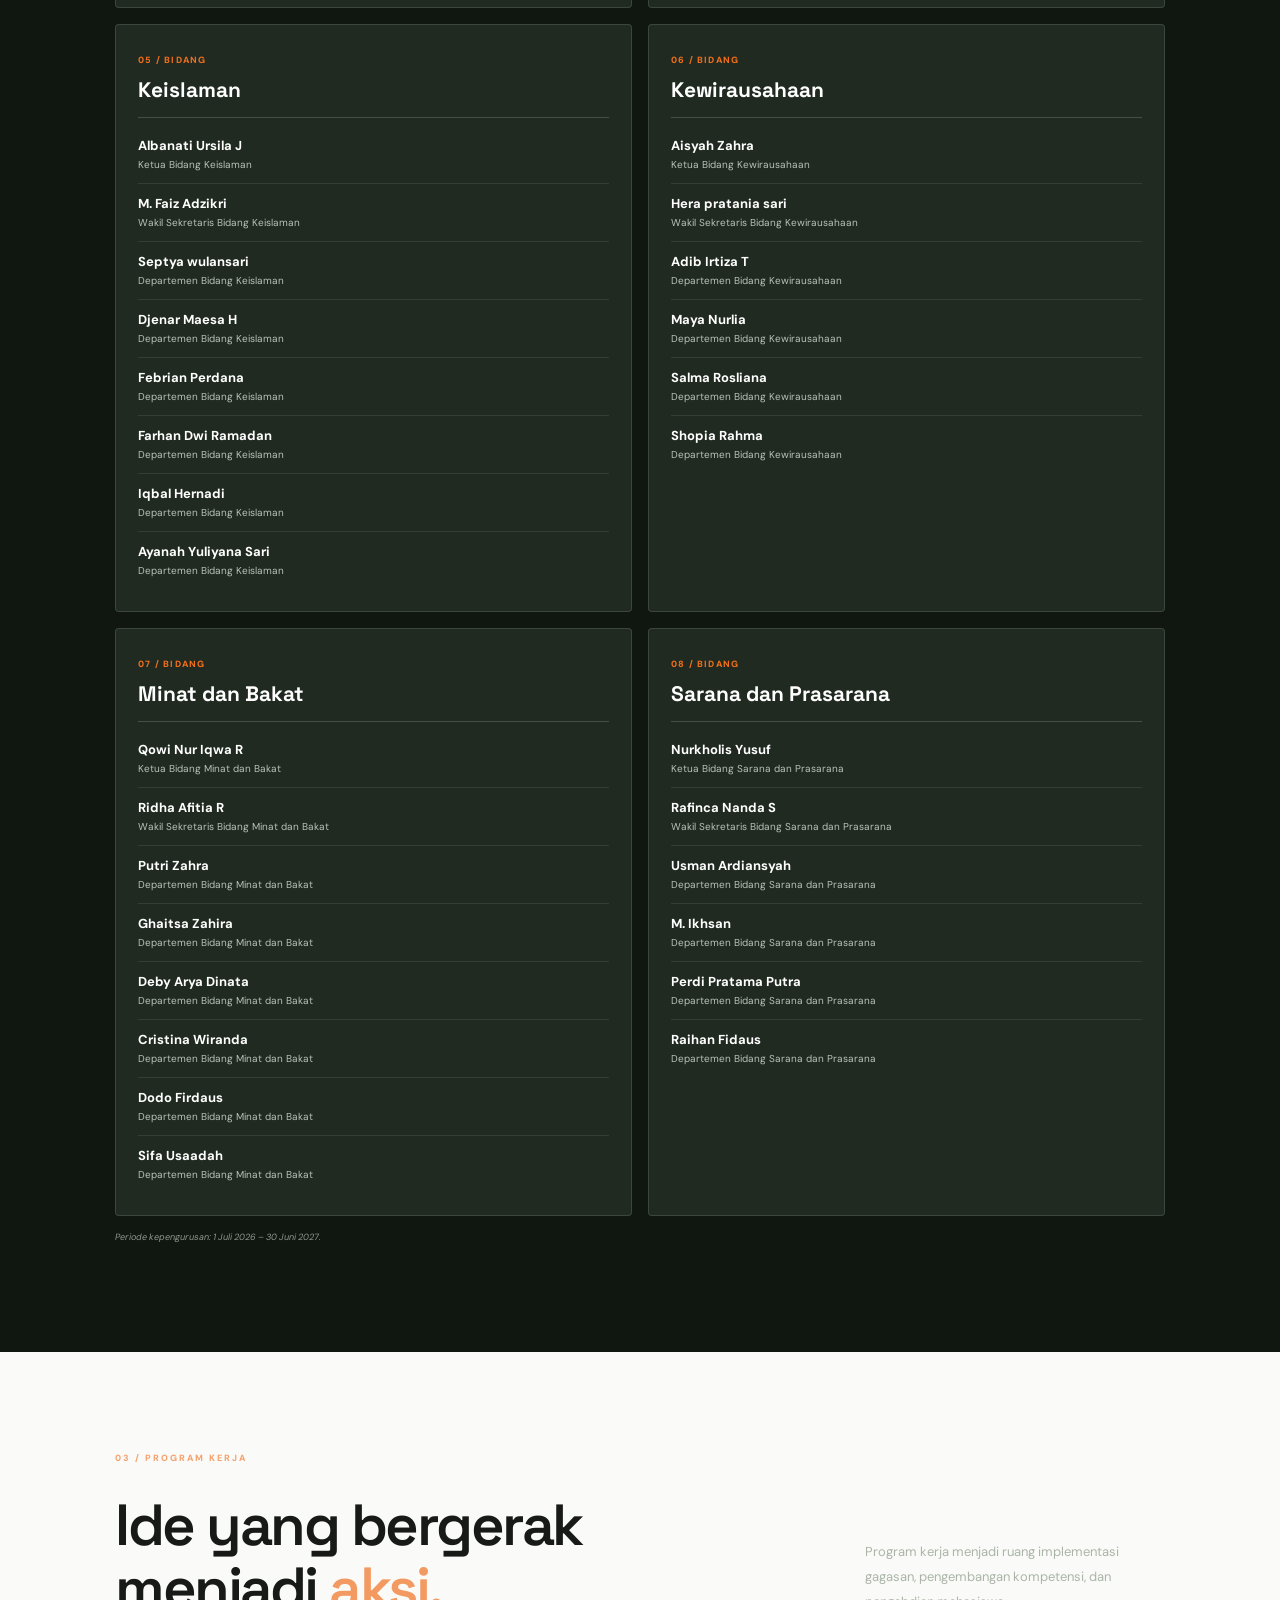
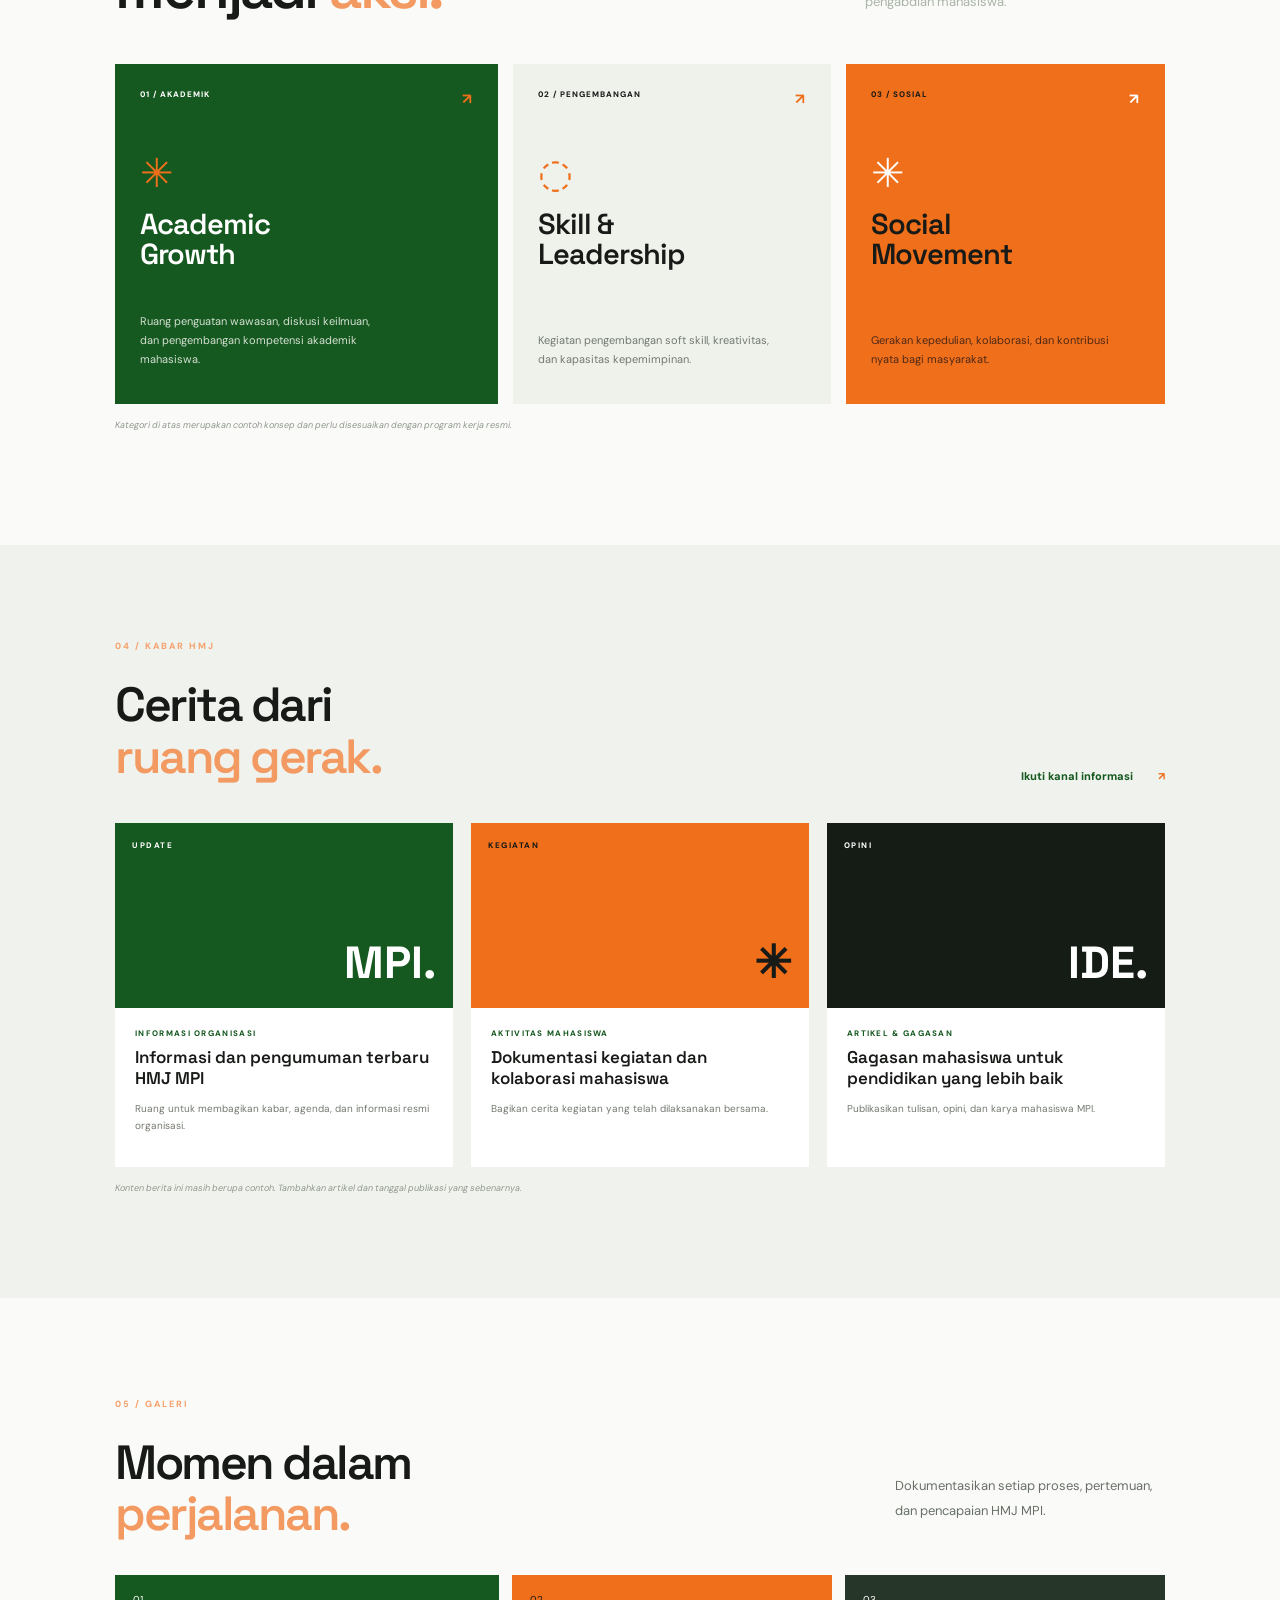
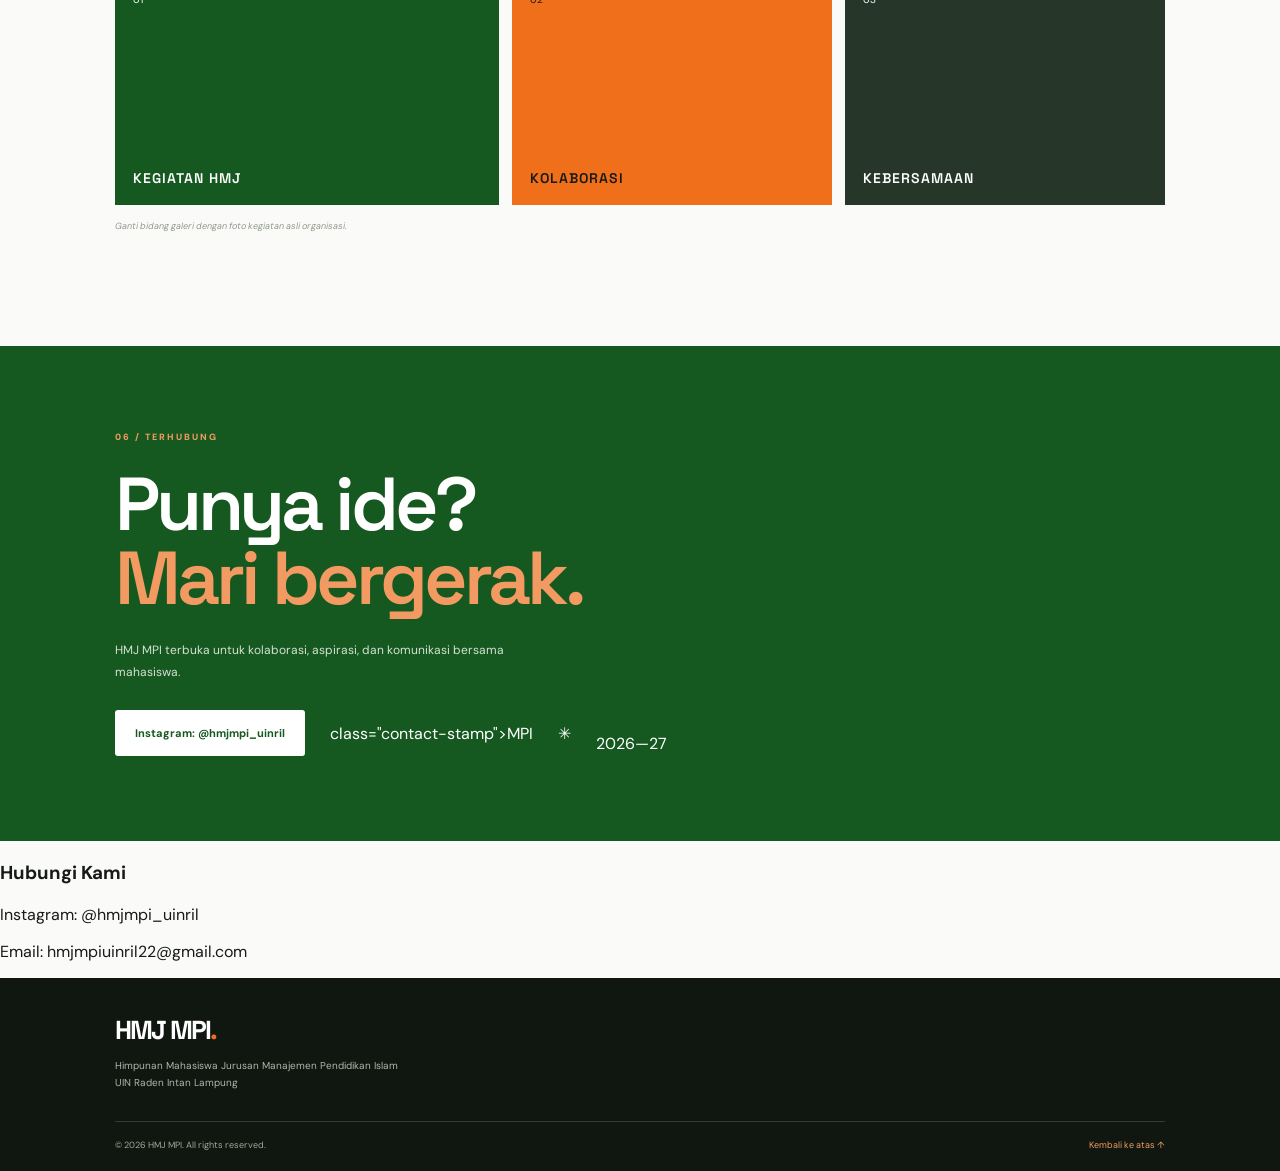
==== commit c23d27d3: "Update index.html" ====
--- a/index.html
+++ b/index.html
@@ -74,7 +74,9 @@
 
     <section class="section gallery" id="galeri"><div class="section-kicker">05 / GALERI</div><div class="gallery-head"><h2>Momen dalam<br><em>perjalanan.</em></h2><p>Dokumentasikan setiap proses, pertemuan, dan pencapaian HMJ MPI.</p></div><div class="gallery-grid"><div class="gallery-placeholder g-one"><span>01</span><strong>KEGIATAN HMJ</strong></div><div class="gallery-placeholder g-two"><span>02</span><strong>KOLABORASI</strong></div><div class="gallery-placeholder g-three"><span>03</span><strong>KEBERSAMAAN</strong></div></div><p class="edit-hint">Ganti bidang galeri dengan foto kegiatan asli organisasi.</p></section>
 
-    <section class="contact" id="kontak"><div class="contact-inner"><div class="section-kicker light-kicker">06 / TERHUBUNG</div><h2>Punya ide?<br><em>Mari bergerak.</em></h2><p>HMJ MPI terbuka untuk kolaborasi, aspirasi, dan komunikasi bersama mahasiswa.</p><div class="contact-actions"><a class="btn btn-light" href="https://www.instagram.com/" target="_blank" rel="noopener">hmjmpi_uinril↗</a><a class="contact-mail" href="mailto:">hmjmpiuinril22@gmail.com</a></div></div><div class="contact-stamp">MPI<br><span>✳</span><br>2026—27</div></section>
+    <section class="contact" id="kontak"><div class="contact-inner"><div class="section-kicker light-kicker">06 / TERHUBUNG</div><h2>Punya ide?<br><em>Mari bergerak.</em></h2><p>HMJ MPI terbuka untuk kolaborasi, aspirasi, dan komunikasi bersama mahasiswa.</p><div class="contact-actions"><a class="btn btn-light" <a href="https://www.instagram.com/hmjmpi_uinril/" target="_blank" rel="noopener">
+    Instagram: @hmjmpi_uinril
+</a> class="contact-stamp">MPI<br><span>✳</span><br>2026—27</div></section>
   </main>
  <div class="footer-contact">
     <h3>Hubungi Kami</h3>
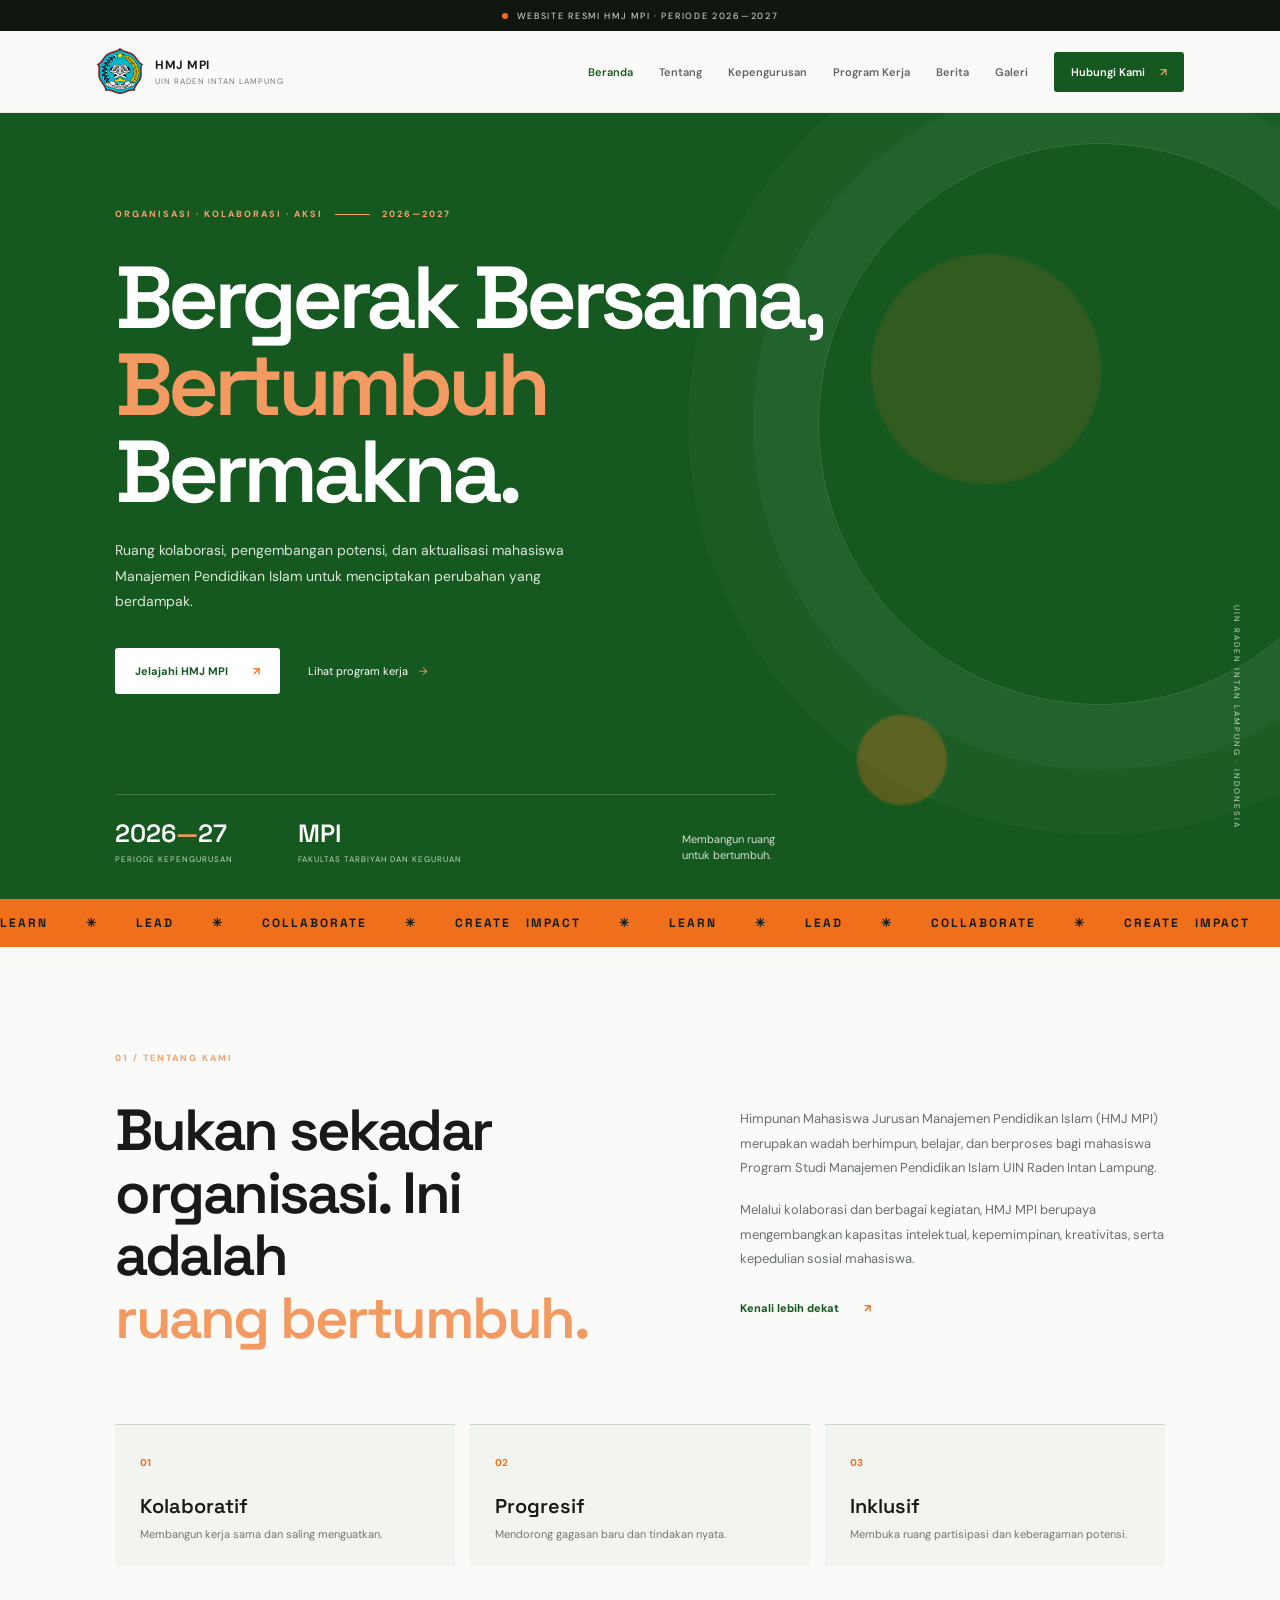
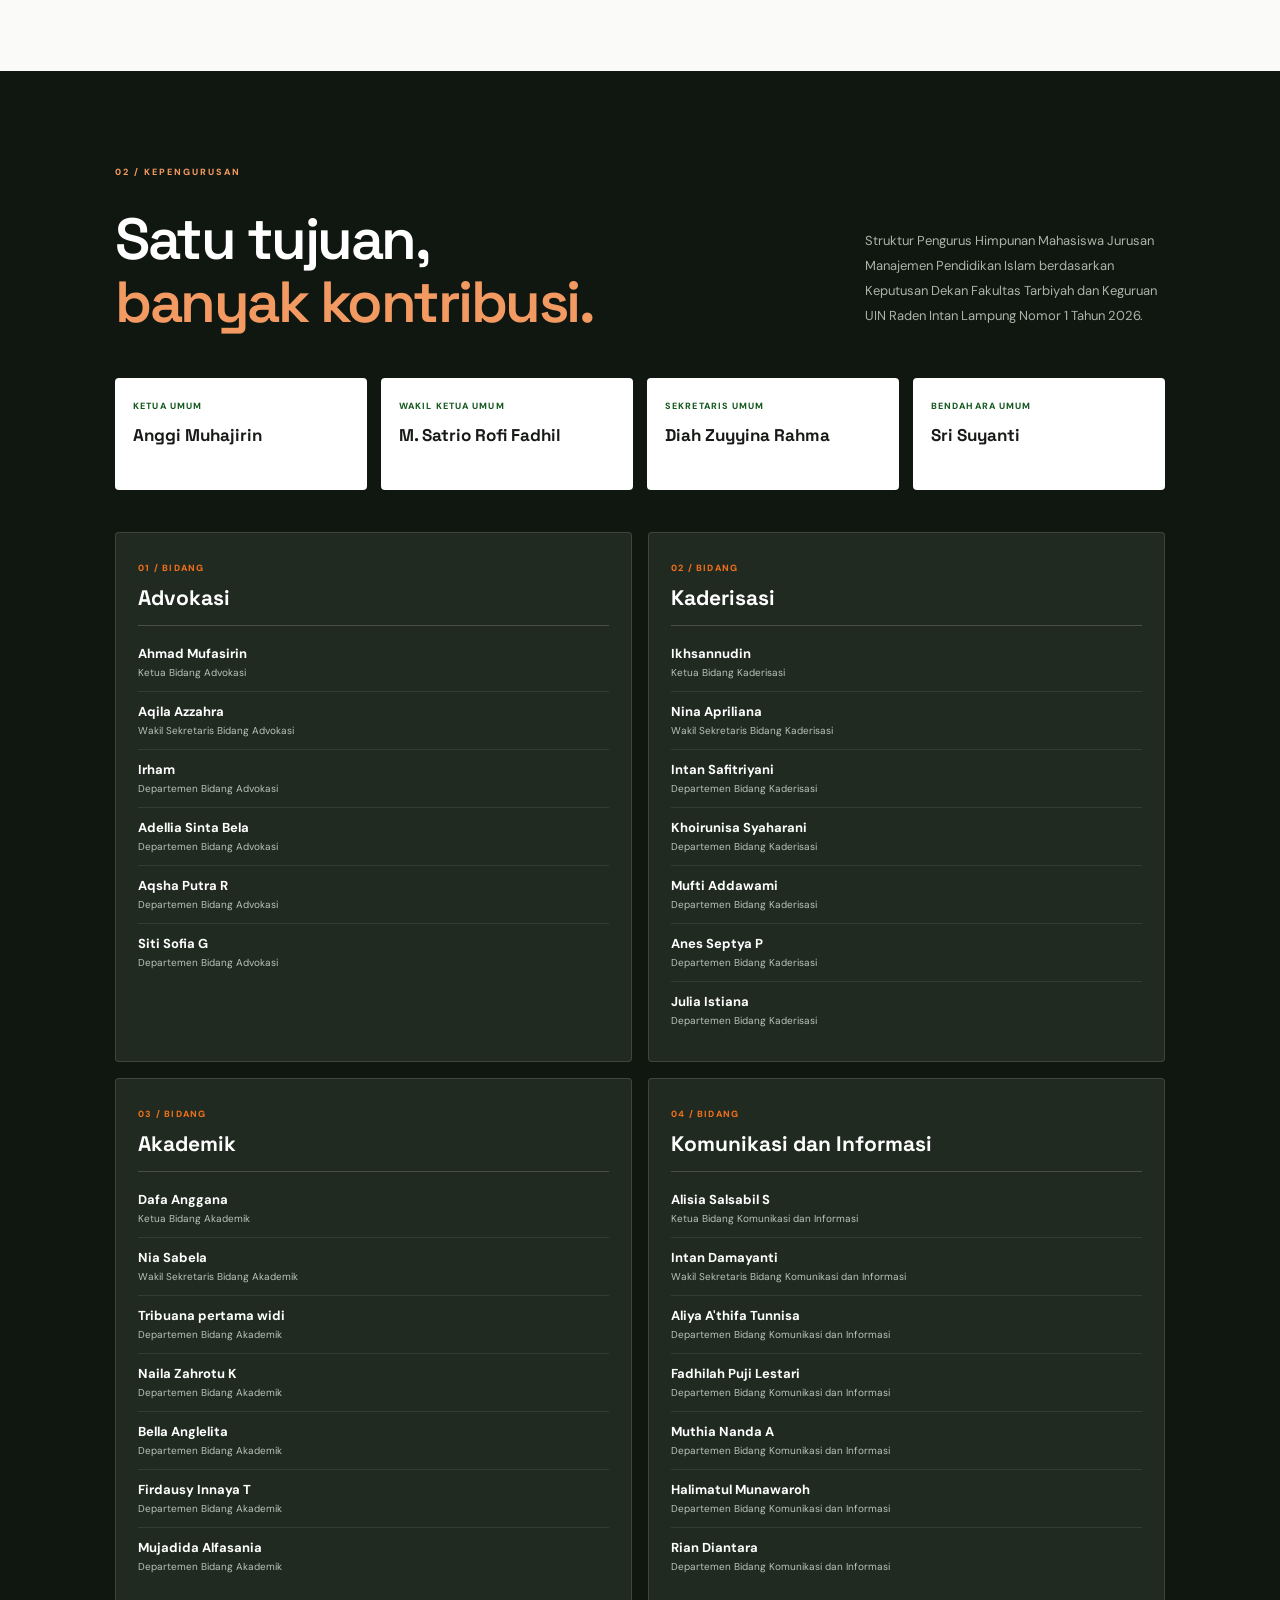
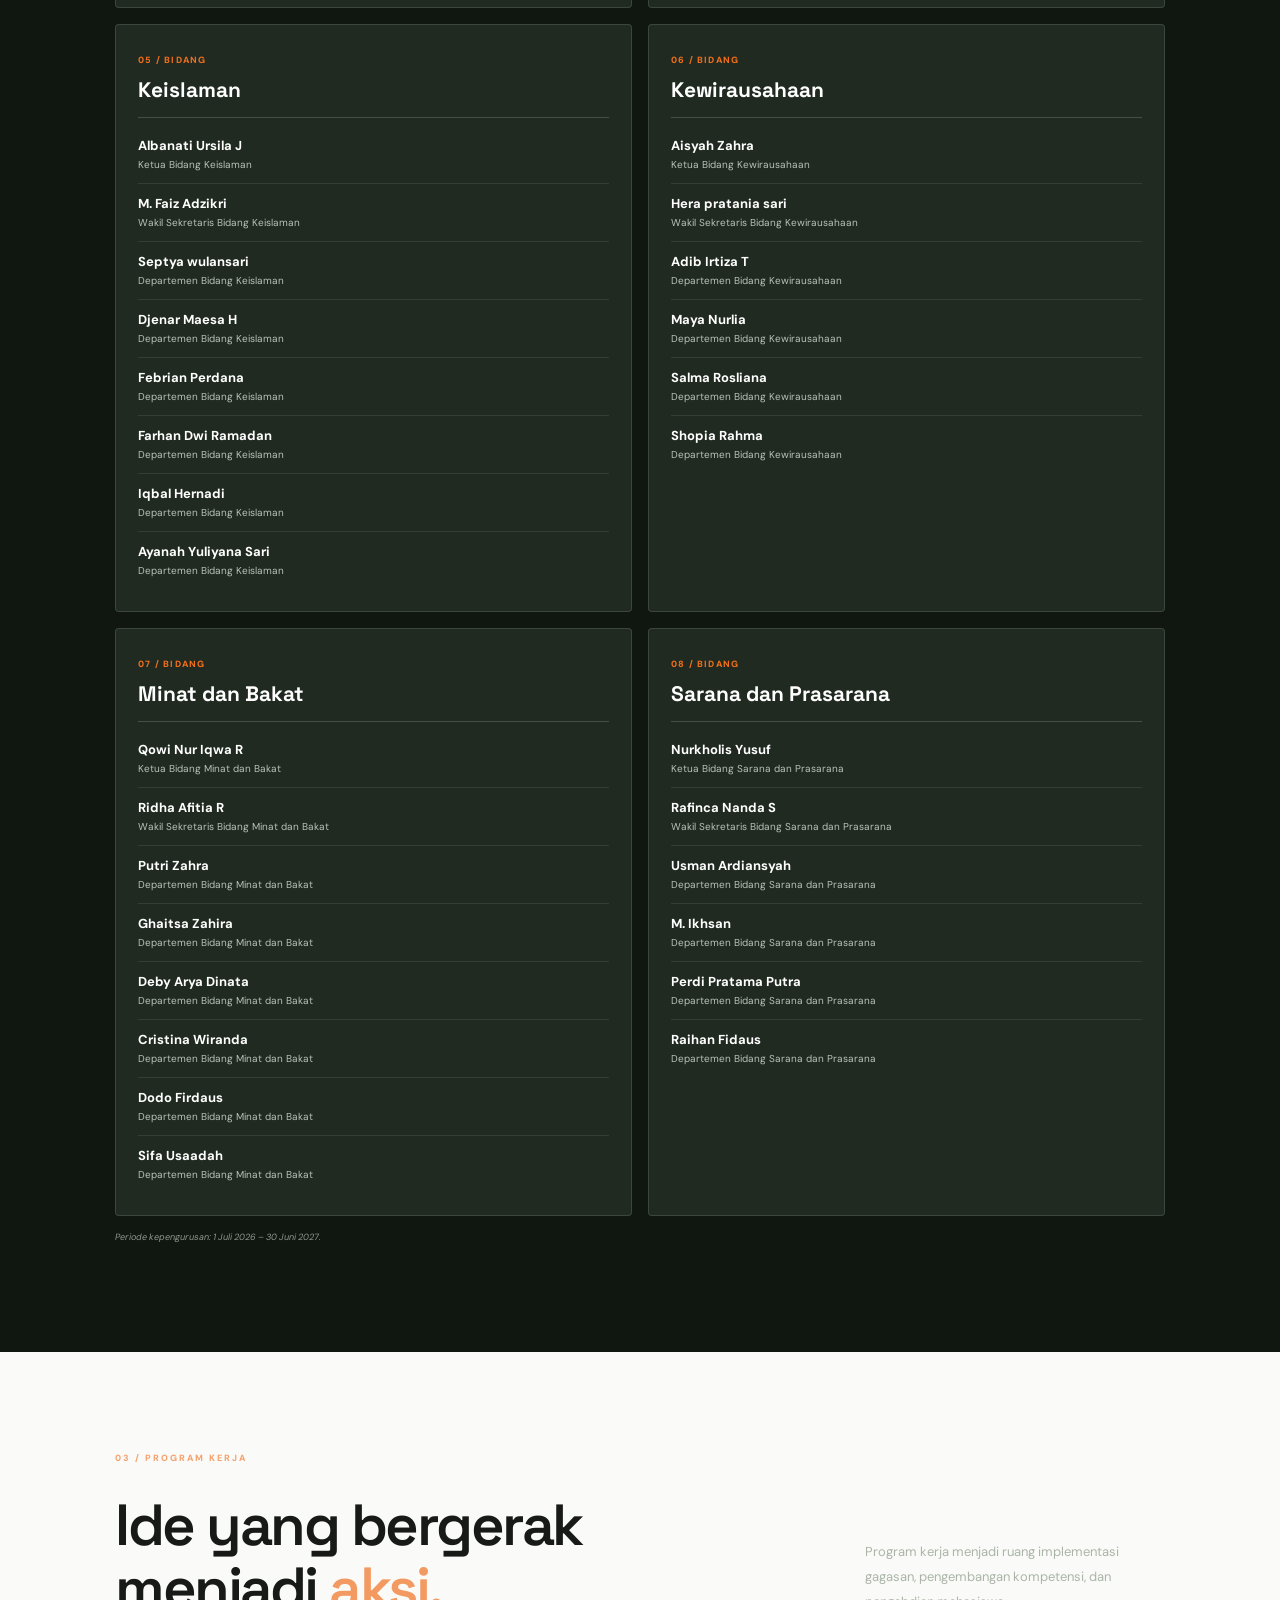
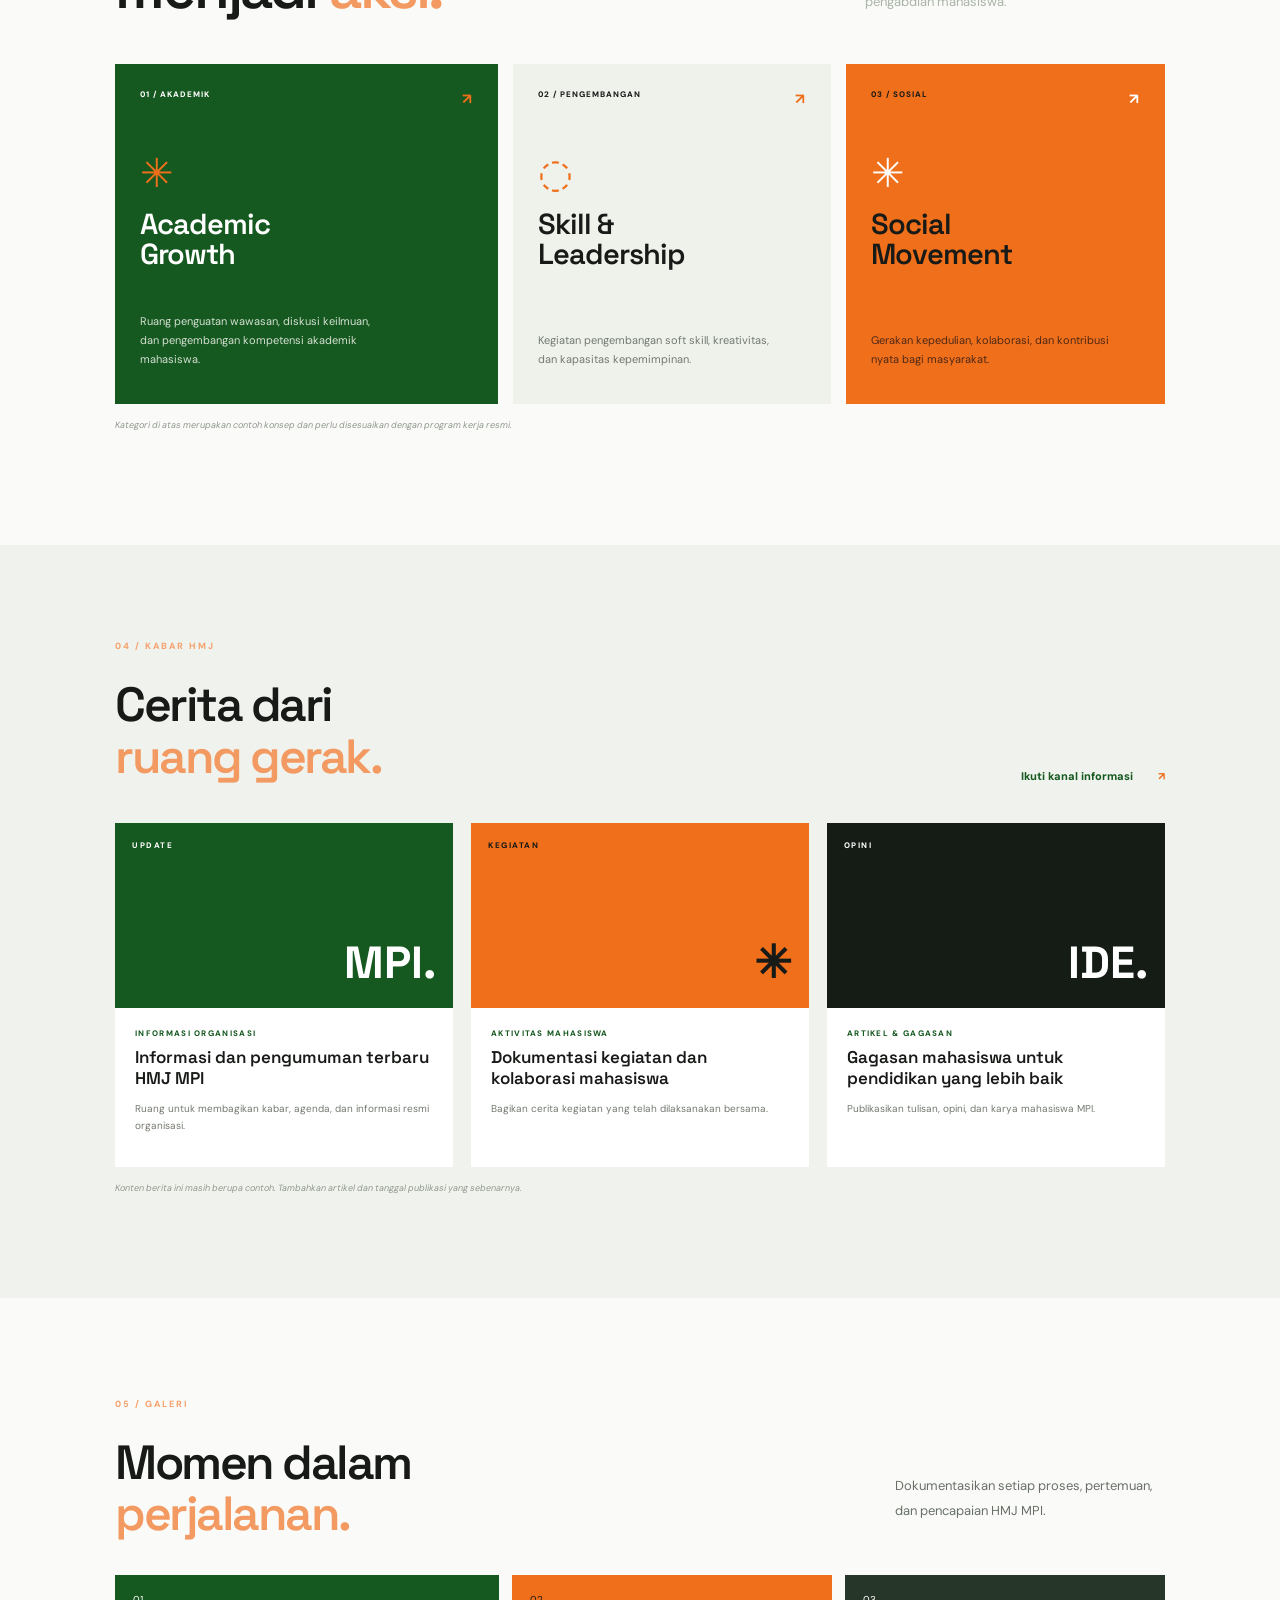
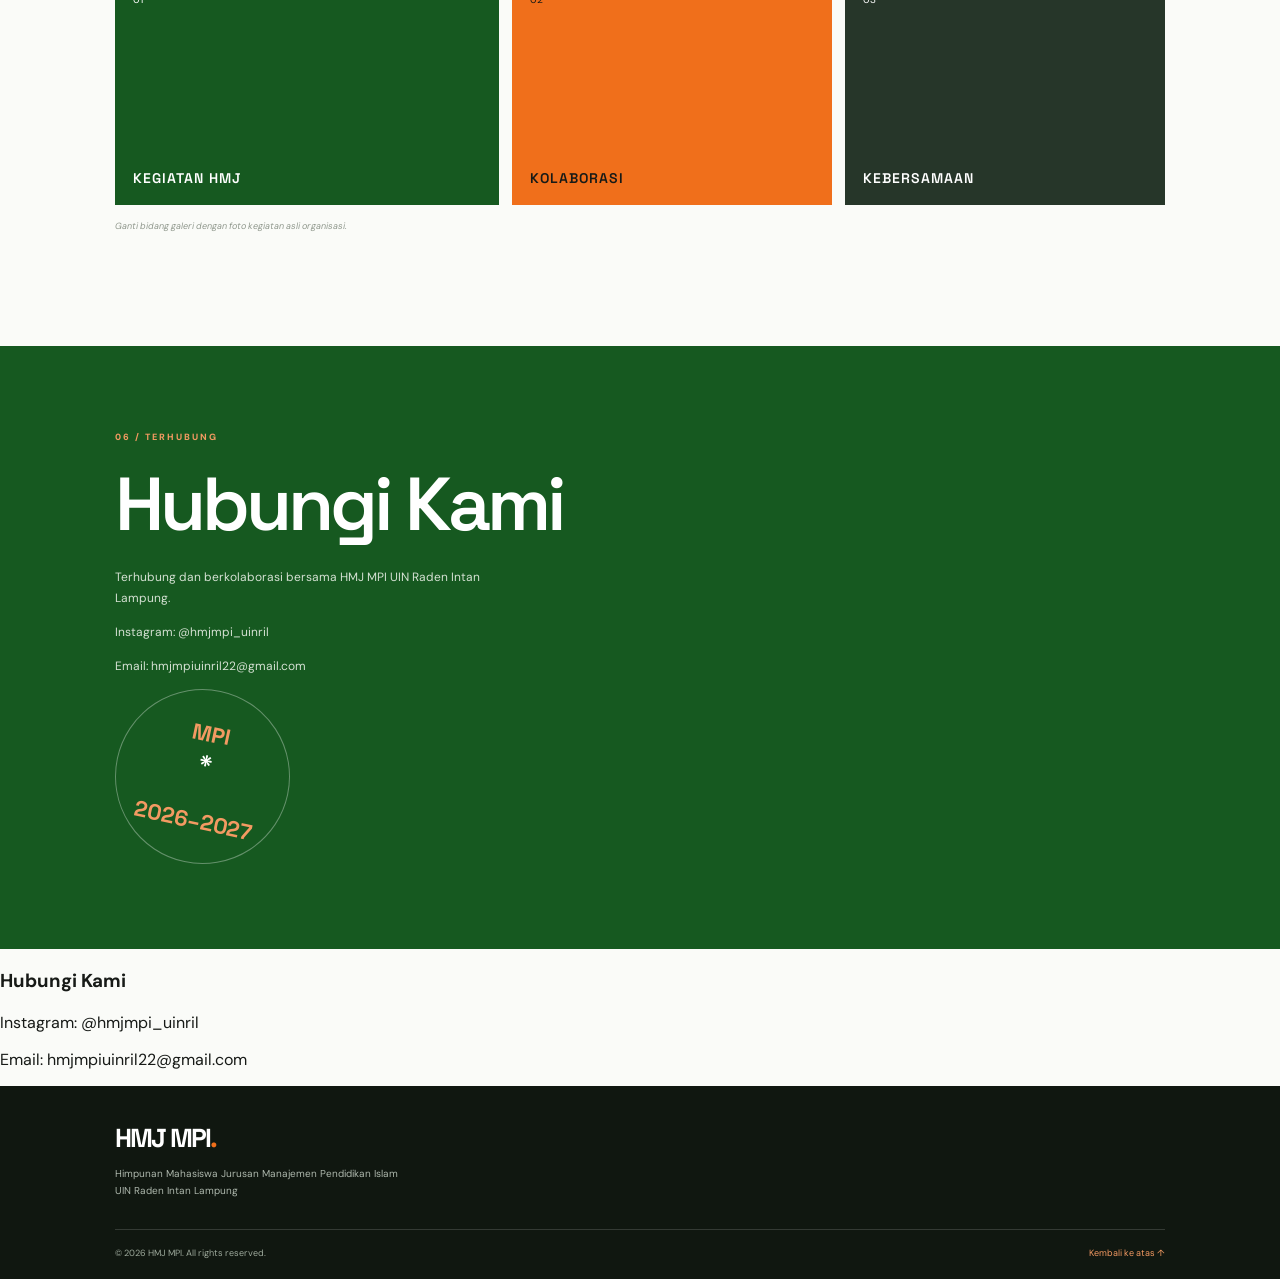
==== commit 16c972e8: "Update index.html" ====
--- a/index.html
+++ b/index.html
@@ -74,9 +74,33 @@
 
     <section class="section gallery" id="galeri"><div class="section-kicker">05 / GALERI</div><div class="gallery-head"><h2>Momen dalam<br><em>perjalanan.</em></h2><p>Dokumentasikan setiap proses, pertemuan, dan pencapaian HMJ MPI.</p></div><div class="gallery-grid"><div class="gallery-placeholder g-one"><span>01</span><strong>KEGIATAN HMJ</strong></div><div class="gallery-placeholder g-two"><span>02</span><strong>KOLABORASI</strong></div><div class="gallery-placeholder g-three"><span>03</span><strong>KEBERSAMAAN</strong></div></div><p class="edit-hint">Ganti bidang galeri dengan foto kegiatan asli organisasi.</p></section>
 
-    <section class="contact" id="kontak"><div class="contact-inner"><div class="section-kicker light-kicker">06 / TERHUBUNG</div><h2>Punya ide?<br><em>Mari bergerak.</em></h2><p>HMJ MPI terbuka untuk kolaborasi, aspirasi, dan komunikasi bersama mahasiswa.</p><div class="contact-actions"><a class="btn btn-light" <a href="https://www.instagram.com/hmjmpi_uinril/" target="_blank" rel="noopener">
-    Instagram: @hmjmpi_uinril
-</a> class="contact-stamp">MPI<br><span>✳</span><br>2026—27</div></section>
+   
+<section class="contact" id="kontak">
+    <div class="contact-inner">
+        <div class="section-kicker light-kicker">06 / TERHUBUNG</div>
+
+        <h2>Hubungi Kami</h2>
+        <p>Terhubung dan berkolaborasi bersama HMJ MPI UIN Raden Intan Lampung.</p>
+
+        <div class="contact-links">
+            <p>
+                <a href="https://www.instagram.com/hmjmpi_uinril/" target="_blank" rel="noopener noreferrer">
+                    Instagram: @hmjmpi_uinril
+                </a>
+            </p>
+
+            <p>
+                <a href="mailto:hmjmpiuinril22@gmail.com">
+                    Email: hmjmpiuinril22@gmail.com
+                </a>
+            </p>
+        </div>
+
+        <div class="contact-stamp">
+            MPI<br><span>*</span><br>2026–2027
+        </div>
+    </div>
+</section>
   </main>
  <div class="footer-contact">
     <h3>Hubungi Kami</h3>
